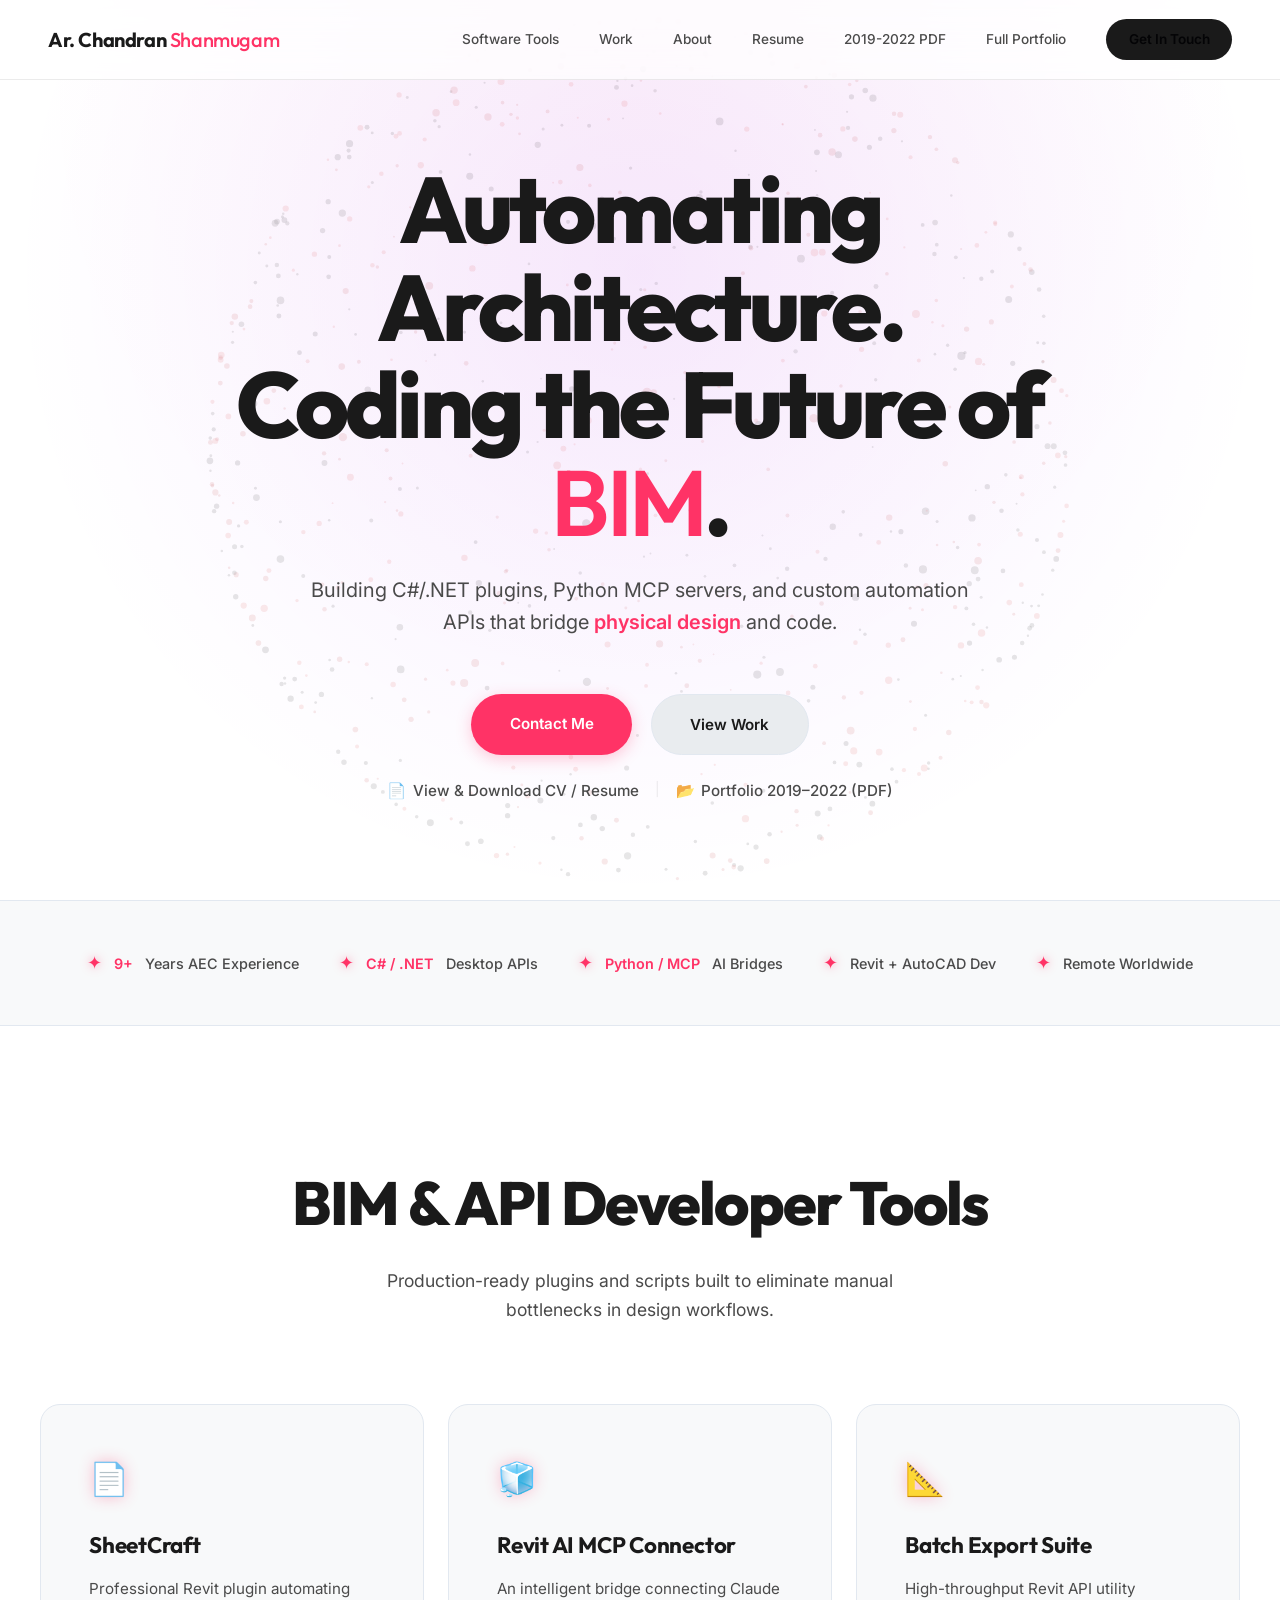
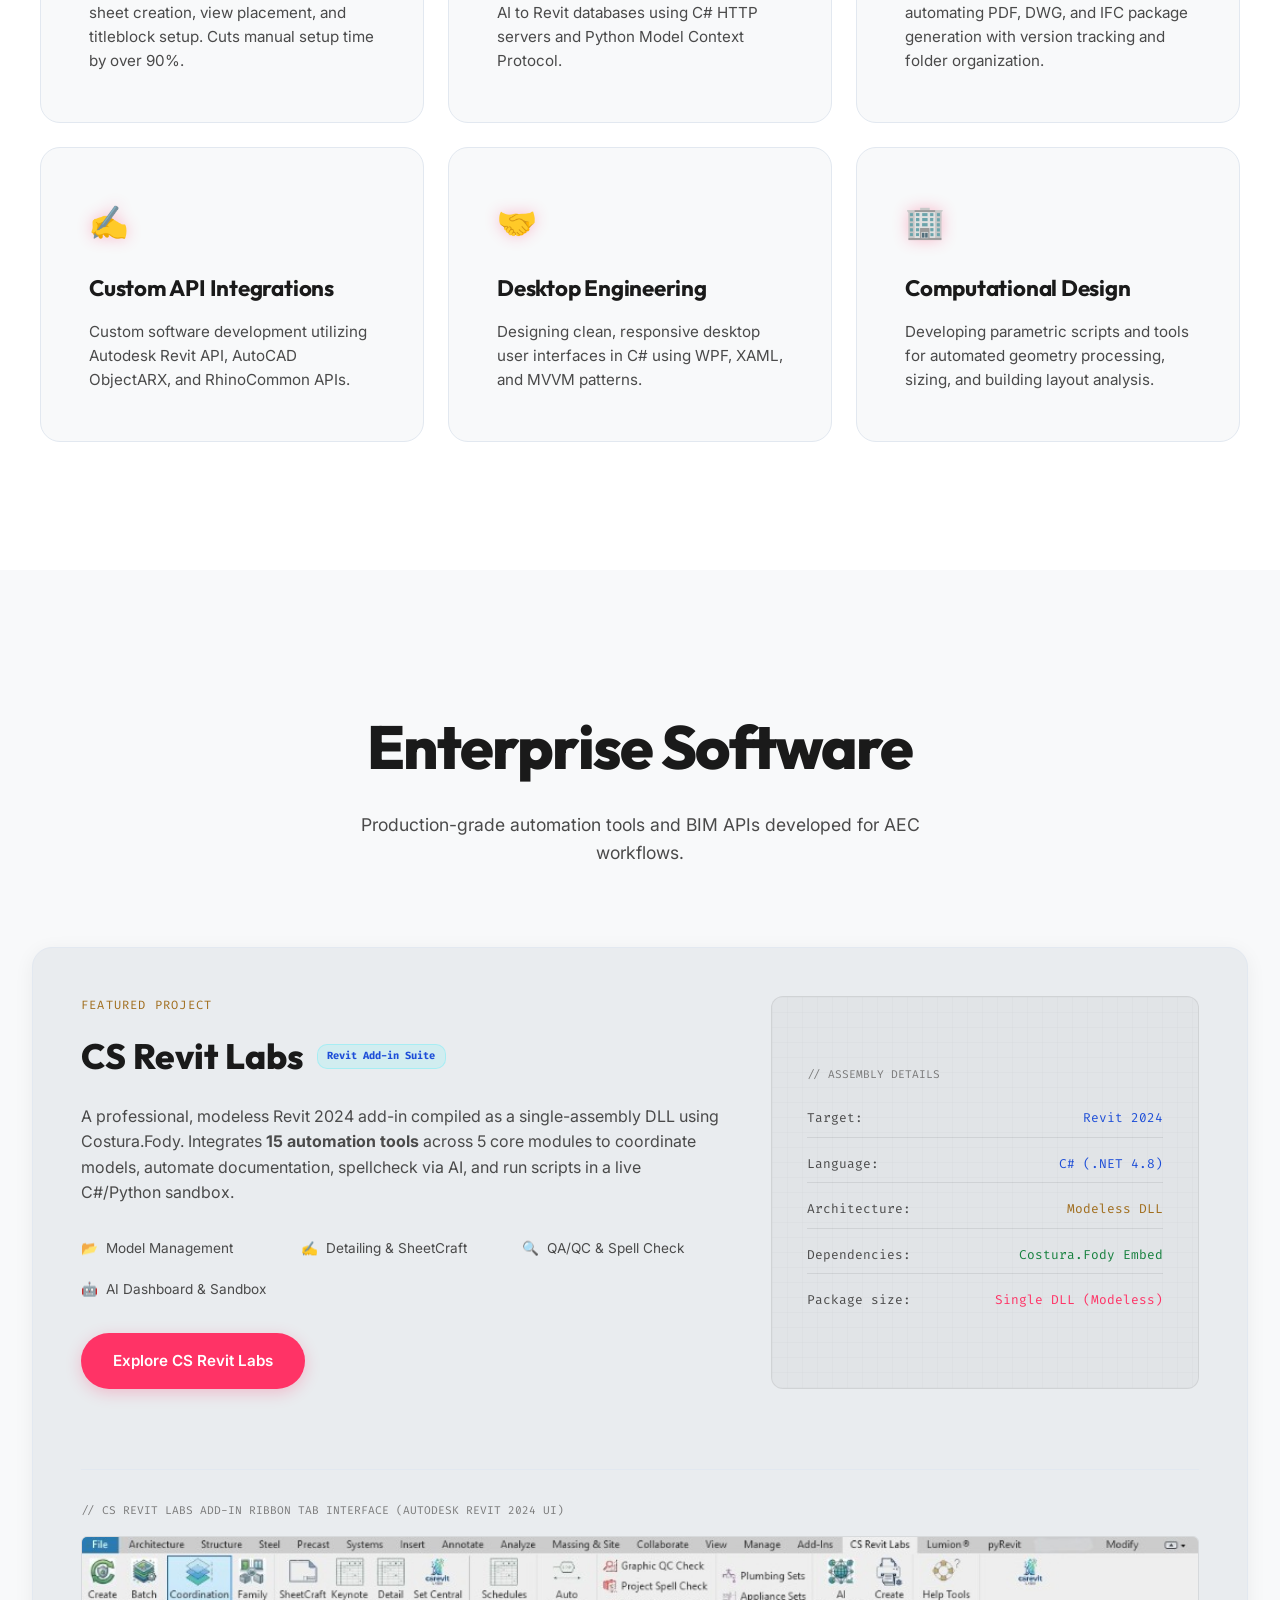
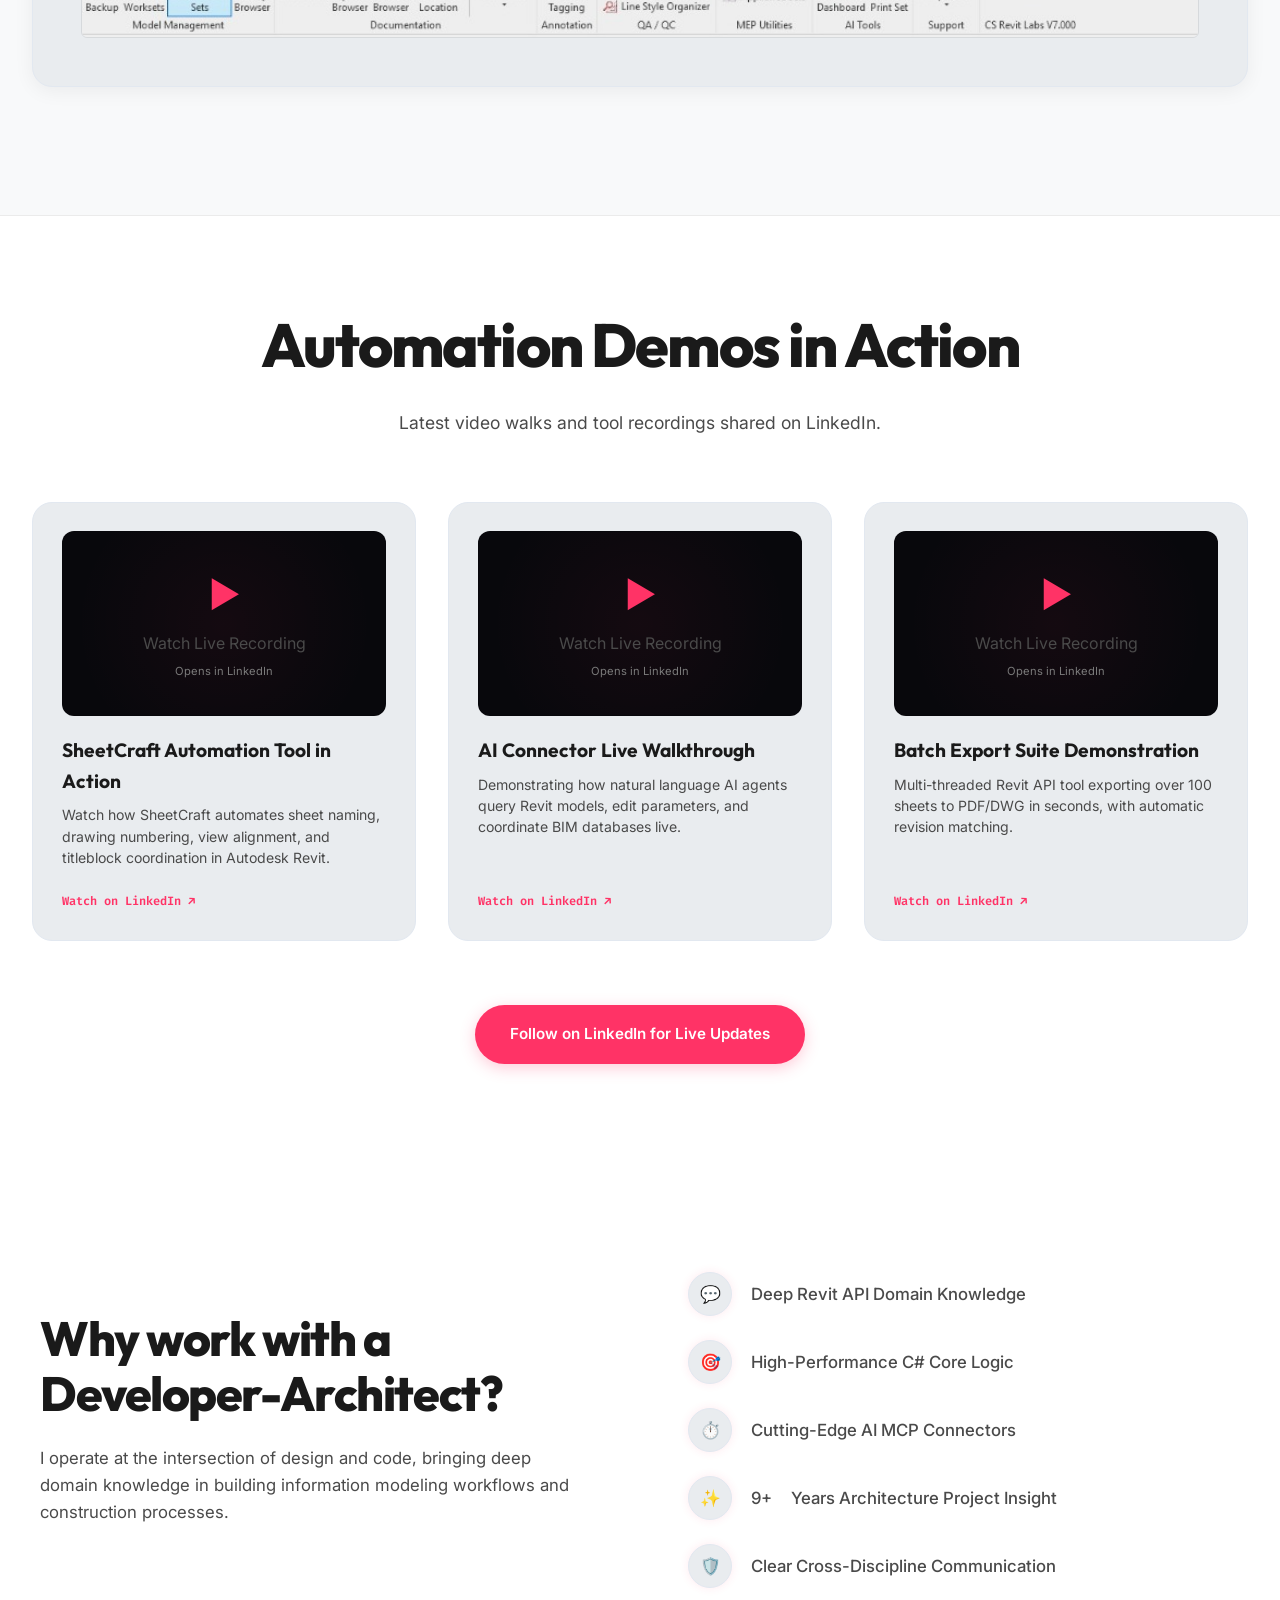
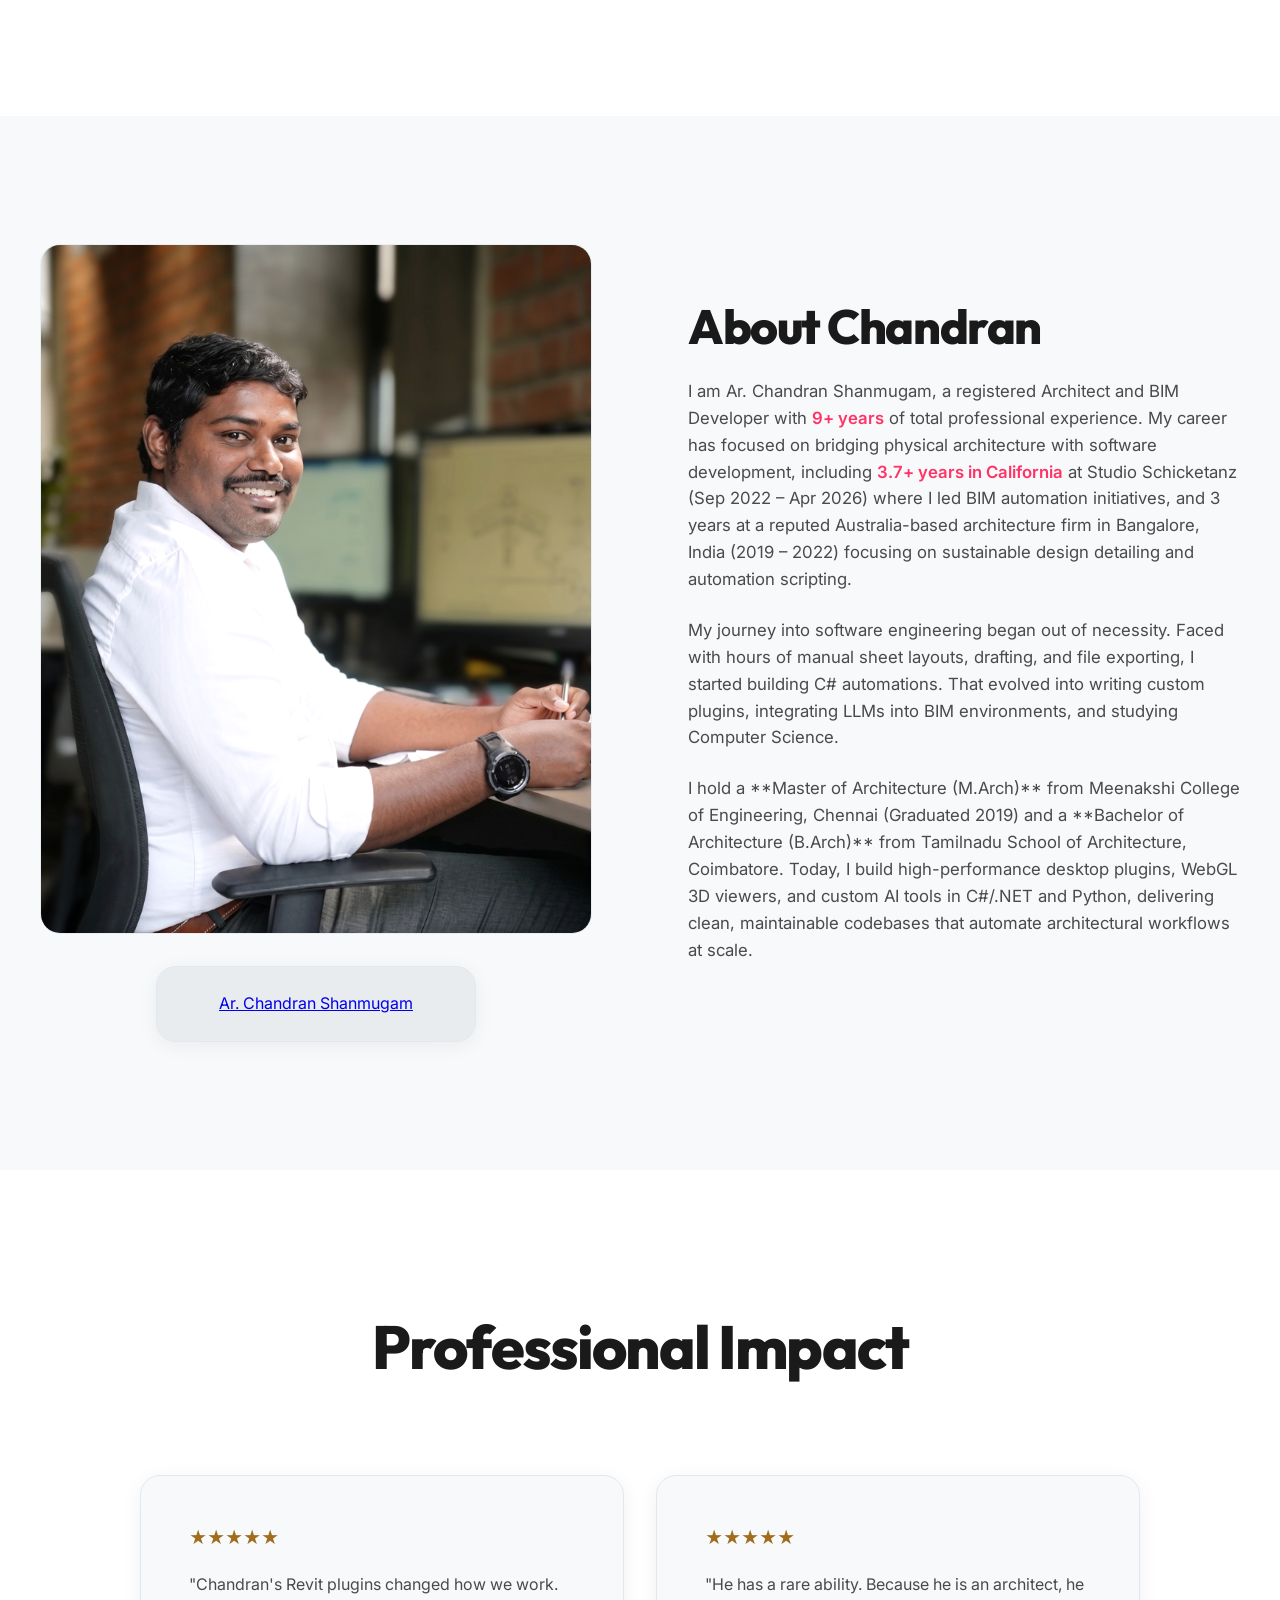
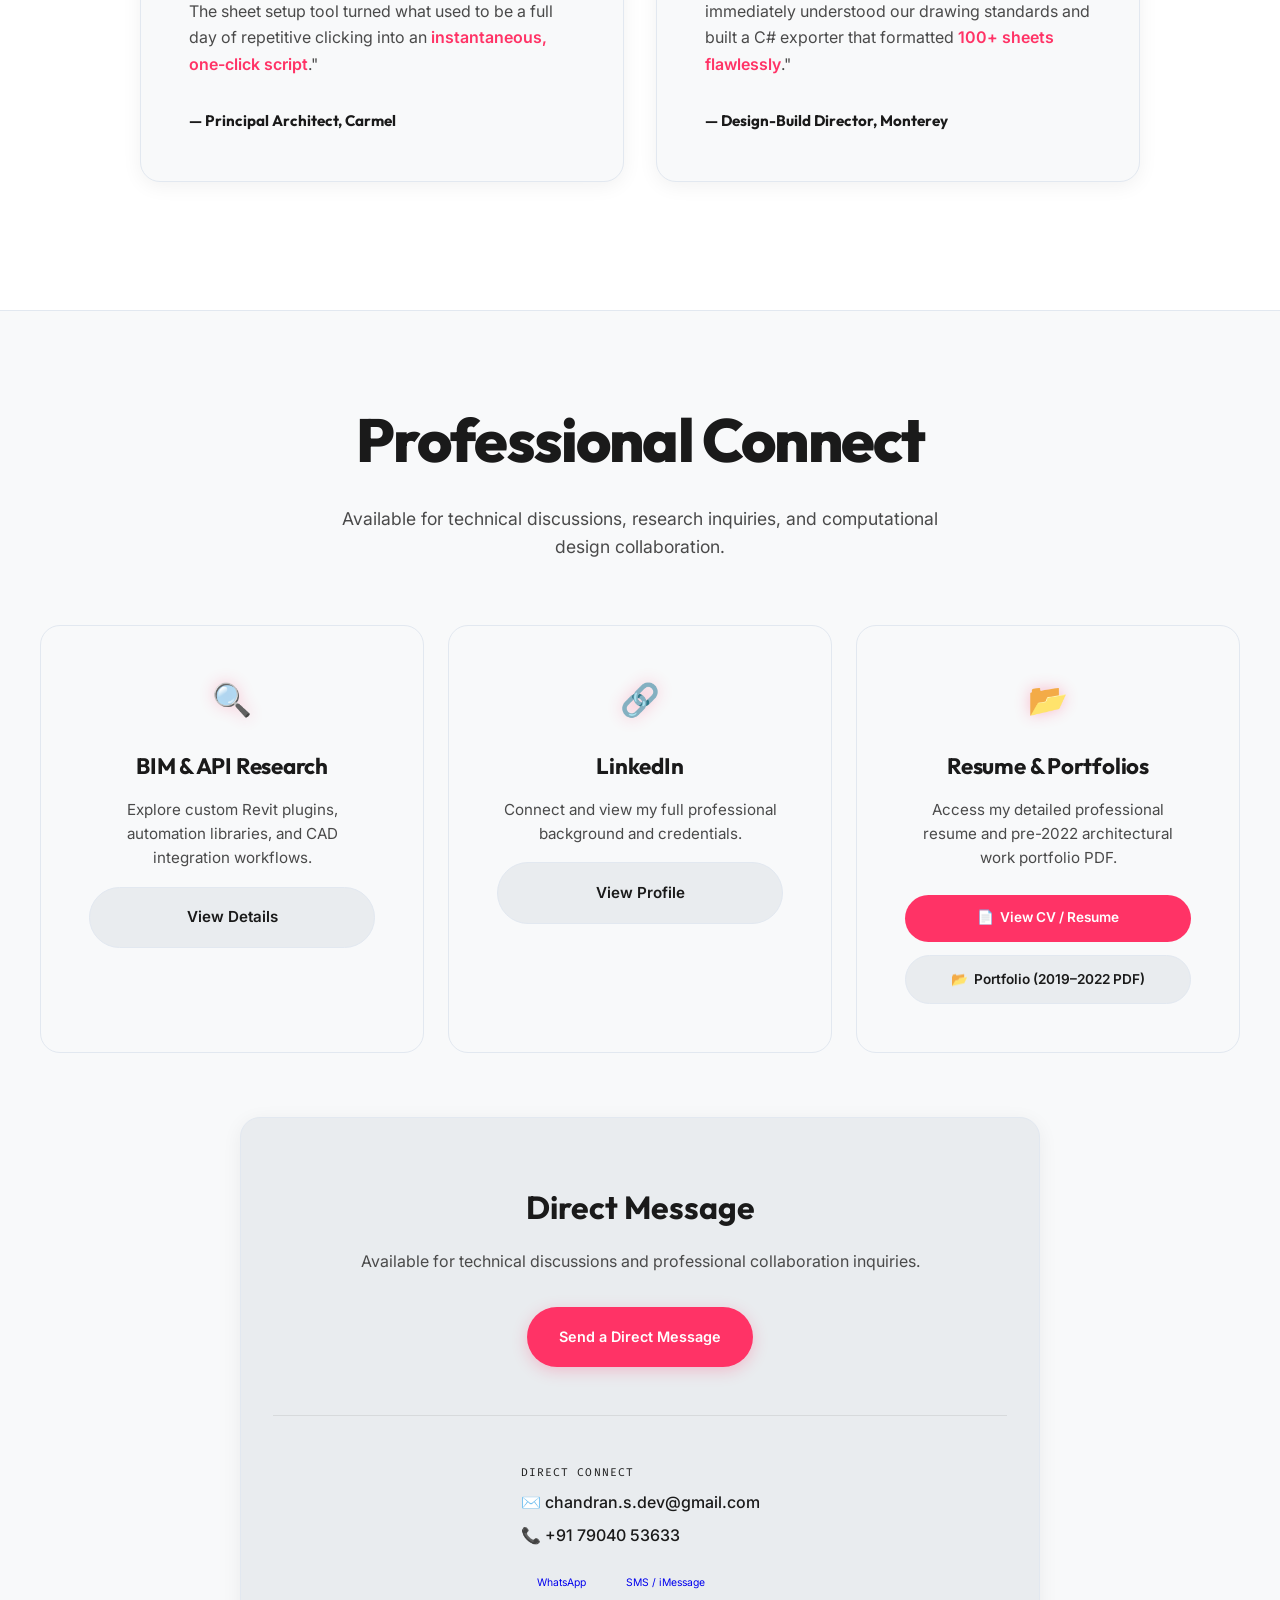
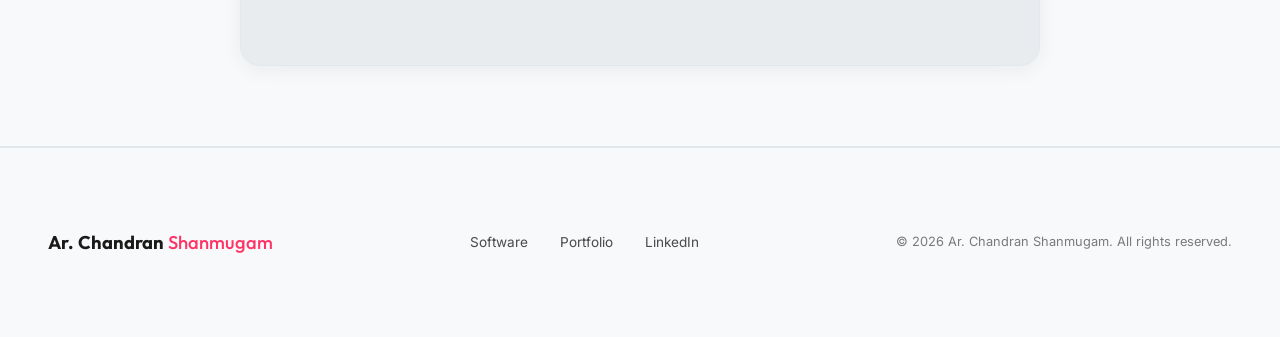
==== index.html @ 7291a53f "feat: integrate 2019-2022 portfolio PDF into navigation and homepage document sections" ====
<!DOCTYPE html>
<html lang="en">
<head>
  <meta charset="UTF-8" />
  <meta name="viewport" content="width=device-width, initial-scale=1.0" />
  <title>Ar. Chandran Shanmugam | Architect & BIM Developer</title>
  <meta name="description" content="Personal portfolio of Ar. Chandran Shanmugam. Specializing in C#/.NET desktop automation, Revit APIs, Python MCP, and custom AI tools for AEC." />
  
  <!-- Inter Font (Apple Style Alternative) -->
  <link rel="preconnect" href="https://fonts.googleapis.com">
  <link rel="preconnect" href="https://fonts.gstatic.com" crossorigin>
  <link href="https://fonts.googleapis.com/css2?family=Inter:wght@300;400;500;600;700&display=swap" rel="stylesheet">
  
  <link rel="stylesheet" href="css/global.css" />
  <link rel="stylesheet" href="css/home.css" />
  <script>
    (function() {
      const hour = new Date().getHours();
      if (hour >= 6 && hour < 12) {
        document.documentElement.classList.add('theme-morning');
      } else if (hour >= 12 && hour < 18) {
        document.documentElement.classList.add('theme-afternoon');
      }
    })();
  </script>
</head>
<body>

  <!-- NAV -->
  <nav>
    <a href="#" class="nav-logo">Ar. Chandran <span>Shanmugam</span></a>
    <div class="nav-links">
      <a href="#services">Software Tools</a>
      <a href="#work">Work</a>
      <a href="#about">About</a>
      <a href="docs/Ar_Chandran_Shanmugam_Resume.pdf" target="_blank">Resume</a>
      <a href="docs/Portfolio_2019_to_2022.pdf" target="_blank">2019-2022 PDF</a>
      <a href="portfolio.html">Full Portfolio</a>
      <a href="#contact" class="nav-cta">Get In Touch</a>
    </div>
  </nav>

  <!-- 1. HERO SECTION -->
  <section id="hero">
    <canvas id="bg-canvas"></canvas>
    <div class="hero-bg"></div>
    <div class="hero-content reveal">
      <h1 class="hero-title">Automating Architecture.<br>Coding the Future of <span class="hl">BIM</span>.</h1>
      <p class="hero-sub">Building C#/.NET plugins, Python MCP servers, and custom automation APIs that bridge <span class="hl">physical design</span> and code.</p>
      <div class="hero-actions" style="margin-bottom: 1.5rem;">
        <a href="#contact" class="btn-primary">Contact Me</a>
        <a href="portfolio.html" class="btn-secondary">View Work</a>
      </div>
      <div style="margin-top: 1rem; font-size: 0.95rem; display: flex; flex-wrap: wrap; justify-content: center; gap: 1rem;">
        <a href="docs/Ar_Chandran_Shanmugam_Resume.pdf" target="_blank" style="color: var(--text-muted); text-decoration: none; display: inline-flex; align-items: center; gap: 0.4rem; font-weight: 500; transition: color 0.2s;" onmouseover="this.style.color='var(--crimson)'" onmouseout="this.style.color='var(--text-muted)'">
          <span>📄</span> View &amp; Download CV / Resume
        </a>
        <span style="color: var(--border-dim); font-size: 0.85rem;">|</span>
        <a href="docs/Portfolio_2019_to_2022.pdf" target="_blank" style="color: var(--text-muted); text-decoration: none; display: inline-flex; align-items: center; gap: 0.4rem; font-weight: 500; transition: color 0.2s;" onmouseover="this.style.color='var(--crimson)'" onmouseout="this.style.color='var(--text-muted)'">
          <span>📂</span> Portfolio 2019–2022 (PDF)
        </a>
      </div>
    </div>
  </section>

  <!-- 2. CREDIBILITY STRIP -->
  <div class="cred-strip reveal">
    <div class="cred-item"><span class="cred-icon">✦</span> <span class="hl dyn-exp-total">8+</span> Years AEC Experience</div>
    <div class="cred-item"><span class="cred-icon">✦</span> <span class="hl">C# / .NET</span> Desktop APIs</div>
    <div class="cred-item"><span class="cred-icon">✦</span> <span class="hl">Python / MCP</span> AI Bridges</div>
    <div class="cred-item"><span class="cred-icon">✦</span> Revit + AutoCAD Dev</div>
    <div class="cred-item"><span class="cred-icon">✦</span> Remote Worldwide</div>
  </div>

  <!-- 3. FEATURED SERVICES (TRANSFORMED TO SOFTWARE TOOLS) -->
  <section id="services">
    <div class="section-header reveal">
      <h2 class="section-title">BIM & API Developer Tools</h2>
      <p class="section-sub">Production-ready plugins and scripts built to eliminate manual bottlenecks in design workflows.</p>
    </div>
    <div class="bento-grid reveal">
      <div class="bento-card">
        <div class="bento-icon">📄</div>
        <h3 class="bento-title">SheetCraft</h3>
        <p class="bento-desc">Professional Revit plugin automating sheet creation, view placement, and titleblock setup. Cuts manual setup time by over 90%.</p>
      </div>
      <div class="bento-card">
        <div class="bento-icon">🧊</div>
        <h3 class="bento-title">Revit AI MCP Connector</h3>
        <p class="bento-desc">An intelligent bridge connecting Claude AI to Revit databases using C# HTTP servers and Python Model Context Protocol.</p>
      </div>
      <div class="bento-card">
        <div class="bento-icon">📐</div>
        <h3 class="bento-title">Batch Export Suite</h3>
        <p class="bento-desc">High-throughput Revit API utility automating PDF, DWG, and IFC package generation with version tracking and folder organization.</p>
      </div>
      <div class="bento-card">
        <div class="bento-icon">✍️</div>
        <h3 class="bento-title">Custom API Integrations</h3>
        <p class="bento-desc">Custom software development utilizing Autodesk Revit API, AutoCAD ObjectARX, and RhinoCommon APIs.</p>
      </div>
      <div class="bento-card">
        <div class="bento-icon">🤝</div>
        <h3 class="bento-title">Desktop Engineering</h3>
        <p class="bento-desc">Designing clean, responsive desktop user interfaces in C# using WPF, XAML, and MVVM patterns.</p>
      </div>
      <div class="bento-card">
        <div class="bento-icon">🏢</div>
        <h3 class="bento-title">Computational Design</h3>
        <p class="bento-desc">Developing parametric scripts and tools for automated geometry processing, sizing, and building layout analysis.</p>
      </div>
    </div>
  </section>

  <!-- 4. SHOWCASE PROJECTS -->
  <section id="work" style="background: var(--surface);">
    <div class="section-header reveal">
      <h2 class="section-title">Enterprise Software</h2>
      <p class="section-sub">Production-grade automation tools and BIM APIs developed for AEC workflows.</p>
    </div>
    
    <div class="labs-feature-box reveal">
      <div>
        <div style="font-family: var(--font-mono); font-size: 0.75rem; letter-spacing: 0.1em; color: var(--gold); text-transform: uppercase; margin-bottom: 0.8rem;">Featured Project</div>
        <h3 style="font-family: var(--font-display); font-size: 2.2rem; font-weight: 800; color: var(--text); margin-bottom: 1.2rem; display: flex; align-items: center; gap: 0.8rem; flex-wrap: wrap;">
          CS Revit Labs
          <span class="badge" style="font-family: var(--font-mono); font-size: 0.65rem; background: rgba(0, 240, 255, 0.1); color: var(--blue); border: 1px solid rgba(0, 240, 255, 0.2); padding: 0.2rem 0.6rem; border-radius: 10px;">Revit Add-in Suite</span>
        </h3>
        <p style="color: var(--text-muted); font-size: 1rem; line-height: 1.6; margin-bottom: 2rem;">A professional, modeless Revit 2024 add-in compiled as a single-assembly DLL using Costura.Fody. Integrates <strong>15 automation tools</strong> across 5 core modules to coordinate models, automate documentation, spellcheck via AI, and run scripts in a live C#/Python sandbox.</p>
        
        <div style="display: grid; grid-template-columns: repeat(auto-fit, minmax(180px, 1fr)); gap: 1.2rem; margin-bottom: 2rem;">
          <div style="font-size: 0.85rem; color: var(--text-muted); display: flex; align-items: center; gap: 0.5rem;">
            <span style="color: var(--crimson);">📂</span> Model Management
          </div>
          <div style="font-size: 0.85rem; color: var(--text-muted); display: flex; align-items: center; gap: 0.5rem;">
            <span style="color: var(--crimson);">✍️</span> Detailing & SheetCraft
          </div>
          <div style="font-size: 0.85rem; color: var(--text-muted); display: flex; align-items: center; gap: 0.5rem;">
            <span style="color: var(--crimson);">🔍</span> QA/QC & Spell Check
          </div>
          <div style="font-size: 0.85rem; color: var(--text-muted); display: flex; align-items: center; gap: 0.5rem;">
            <span style="color: var(--crimson);">🤖</span> AI Dashboard & Sandbox
          </div>
        </div>
        
        <div style="display: flex; gap: 1rem; flex-wrap: wrap;">
          <a href="portfolio.html#g-bim" class="btn-primary" style="padding: 1rem 2rem; display: inline-flex; align-items: center; text-decoration: none;">Explore CS Revit Labs</a>
        </div>
      </div>
      
      <div class="labs-feature-visual">
        <div style="font-family: var(--font-mono); font-size: 0.7rem; color: var(--text-dim); margin-bottom: 1.5rem;">// ASSEMBLY DETAILS</div>
        
        <div style="display: flex; flex-direction: column; gap: 1rem; font-family: var(--font-mono); font-size: 0.8rem;">
          <div style="display: flex; justify-content: space-between; border-bottom: 1px solid var(--border-dim); padding-bottom: 0.5rem;">
            <span style="color: var(--text-muted);">Target:</span>
            <span style="color: var(--blue);">Revit 2024</span>
          </div>
          <div style="display: flex; justify-content: space-between; border-bottom: 1px solid var(--border-dim); padding-bottom: 0.5rem;">
            <span style="color: var(--text-muted);">Language:</span>
            <span style="color: var(--blue);">C# (.NET 4.8)</span>
          </div>
          <div style="display: flex; justify-content: space-between; border-bottom: 1px solid var(--border-dim); padding-bottom: 0.5rem;">
            <span style="color: var(--text-muted);">Architecture:</span>
            <span style="color: var(--gold);">Modeless DLL</span>
          </div>
          <div style="display: flex; justify-content: space-between; border-bottom: 1px solid var(--border-dim); padding-bottom: 0.5rem;">
            <span style="color: var(--text-muted);">Dependencies:</span>
            <span style="color: var(--green);">Costura.Fody Embed</span>
          </div>
          <div style="display: flex; justify-content: space-between; padding-bottom: 0.5rem;">
            <span style="color: var(--text-muted);">Package size:</span>
            <span style="color: var(--crimson);">Single DLL (Modeless)</span>
          </div>
        </div>
      </div>
      
      <!-- Ribbon Preview -->
      <div style="grid-column: 1 / -1; border-top: 1px solid var(--border); padding-top: 2rem; margin-top: 2rem; width: 100%;">
        <div style="font-family: var(--font-mono); font-size: 0.7rem; color: var(--text-dim); margin-bottom: 1rem; text-transform: uppercase;">// CS Revit Labs Add-in Ribbon Tab Interface (Autodesk Revit 2024 UI)</div>
        <img src="images/bim/revit_ribbon.jpg" alt="CS Revit Labs Ribbon Interface" style="width: 100%; height: auto; border-radius: var(--radius-sm); border: 1px solid var(--border-dim); display: block; object-fit: contain;">
      </div>
    </div>
  </section>

  <!-- 4.5. LATEST DEMOS & VIDEOS (LINKEDIN FEED) -->
  <section id="demos" class="reveal" style="border-top: 1px solid var(--border-dim); padding-top: 5rem; padding-bottom: 5rem;">
    <div class="section-header reveal" style="text-align: center; margin-bottom: 4rem;">
      <h2 class="section-title">Automation Demos in Action</h2>
      <p class="section-sub">Latest video walks and tool recordings shared on LinkedIn.</p>
    </div>
    
    <div class="demo-feed-grid reveal" id="linkedin-feed-container">
      <div class="demo-card-placeholder">
        <p>Connecting to LinkedIn video feed...</p>
      </div>
    </div>
    
    <div style="text-align: center; margin-top: 4rem; display: flex; justify-content: center; gap: 1rem; flex-wrap: wrap;">
      <a href="https://www.linkedin.com/in/ar-chandran-shanmugam-421b7b149/recent-activity/all/" target="_blank" class="btn-primary" style="padding: 1.1rem 2.2rem; display: inline-flex; align-items: center; gap: 0.5rem; text-decoration: none;">
        Follow on LinkedIn for Live Updates
      </a>
    </div>
  </section>

  <!-- 5. WHY CLIENTS CHOOSE ME / DUAL EXPERTISE -->
  <section>
    <div class="split-layout reveal">
      <div class="split-text">
        <h2 class="section-title">Why work with a<br>Developer-Architect?</h2>
        <p>I operate at the intersection of design and code, bringing deep domain knowledge in building information modeling workflows and construction processes.</p>
      </div>
      <div class="features-list">
        <div class="feature-item"><div class="feature-icon">💬</div> Deep Revit API Domain Knowledge</div>
        <div class="feature-item"><div class="feature-icon">🎯</div> High-Performance C# Core Logic</div>
        <div class="feature-item"><div class="feature-icon">⏱️</div> Cutting-Edge AI MCP Connectors</div>
        <div class="feature-item"><div class="feature-icon">✨</div> <span class="dyn-exp-total">8+</span> Years Architecture Project Insight</div>
        <div class="feature-item"><div class="feature-icon">🛡️</div> Clear Cross-Discipline Communication</div>
      </div>
    </div>
  </section>

  <!-- 6. ABOUT FOUNDER -->
  <section id="about" style="background: var(--surface);">
    <div class="split-layout reveal">
      <div style="display: flex; flex-direction: column; align-items: center; gap: 2rem;">
        <img src="images/profile/profile_photo.png" alt="Ar. Chandran Shanmugam" class="about-img" loading="lazy" decoding="async" onerror="this.src='https://via.placeholder.com/400x500?text=Chandran+Shanmugam'">
        
        <!-- Live LinkedIn Badge Card Container -->
        <div class="linkedin-badge-wrapper" style="width: 100%; max-width: 320px; display: flex; justify-content: center; background: var(--surface-2); border: 1px solid var(--border); border-radius: var(--radius-lg); padding: 1.5rem 1rem; box-shadow: var(--shadow-sm);">
          <div class="LI-profile-badge" data-version="v1" data-size="medium" data-locale="en_US" data-type="vertical" data-theme="dark" data-vanity="ar-chandran-shanmugam-421b7b149">
            <a class="LI-simple-link" href="https://in.linkedin.com/in/ar-chandran-shanmugam-421b7b149?trk=profile-badge">Ar. Chandran Shanmugam</a>
          </div>
        </div>
      </div>
      <div class="split-text">
        <h2 class="section-title">About Chandran</h2>
        <p>I am Ar. Chandran Shanmugam, a registered Architect and BIM Developer with <span class="hl dyn-exp-total">8+ years</span> of total professional experience. My career has focused on bridging physical architecture with software development, including <span class="hl dyn-exp-ca">3.5+ years in California</span> at Studio Schicketanz (Sep 2022 – Apr 2026) where I led BIM automation initiatives, and 3 years at a reputed Australia-based architecture firm in Bangalore, India (2019 – 2022) focusing on sustainable design detailing and automation scripting.</p>
        <p>My journey into software engineering began out of necessity. Faced with hours of manual sheet layouts, drafting, and file exporting, I started building C# automations. That evolved into writing custom plugins, integrating LLMs into BIM environments, and studying Computer Science.</p>
        <p>I hold a **Master of Architecture (M.Arch)** from Meenakshi College of Engineering, Chennai (Graduated 2019) and a **Bachelor of Architecture (B.Arch)** from Tamilnadu School of Architecture, Coimbatore. Today, I build high-performance desktop plugins, WebGL 3D viewers, and custom AI tools in C#/.NET and Python, delivering clean, maintainable codebases that automate architectural workflows at scale.</p>
      </div>
    </div>
  </section>


  <!-- 7. TESTIMONIALS -->
  <section>
    <div class="section-header reveal">
      <h2 class="section-title">Professional Impact</h2>
    </div>
    <div class="test-grid reveal">
      <div class="test-card">
        <div class="stars">★★★★★</div>
        <p class="test-text">"Chandran's Revit plugins changed how we work. The sheet setup tool turned what used to be a full day of repetitive clicking into an <span class="hl">instantaneous, one-click script</span>."</p>
        <div class="test-author">— Principal Architect, Carmel</div>
      </div>
      <div class="test-card">
        <div class="stars">★★★★★</div>
        <p class="test-text">"He has a rare ability. Because he is an architect, he immediately understood our drawing standards and built a C# exporter that formatted <span class="hl">100+ sheets flawlessly</span>."</p>
        <div class="test-author">— Design-Build Director, Monterey</div>
      </div>
    </div>
  </section>

  <!-- 8. CONTACT & CONSULTATION (FOCUS MODE LEAD GEN) -->
  <section id="contact" class="cta-section reveal" style="background: var(--surface); padding-top: 5rem; padding-bottom: 5rem;">
    <div class="section-header" style="text-align: center; margin-bottom: 4rem;">
      <h2 class="section-title">Professional Connect</h2>
      <p class="section-sub">Available for technical discussions, research inquiries, and computational design collaboration.</p>
    </div>

    <!-- Service Hooks -->
    <div class="bento-grid" style="margin-bottom: 4rem; grid-template-columns: repeat(auto-fit, minmax(280px, 1fr));">
      <div class="bento-card" style="text-align: center;">
        <div class="bento-icon">🔍</div>
        <h3 class="bento-title">BIM & API Research</h3>
        <p class="bento-desc">Explore custom Revit plugins, automation libraries, and CAD integration workflows.</p>
        <a href="portfolio.html#g-bim" class="btn-secondary" style="width: 100%; margin-top: 1rem; text-align: center; justify-content: center;">View Details</a>
      </div>
      <div class="bento-card" style="text-align: center;">
        <div class="bento-icon">🔗</div>
        <h3 class="bento-title">LinkedIn</h3>
        <p class="bento-desc">Connect and view my full professional background and credentials.</p>
        <a href="https://www.linkedin.com/in/ar-chandran-shanmugam-421b7b149" target="_blank" class="btn-secondary" style="width: 100%; margin-top: 1rem; text-align: center; justify-content: center;">View Profile</a>
      </div>
      <div class="bento-card" style="text-align: center; display: flex; flex-direction: column; justify-content: space-between;">
        <div>
          <div class="bento-icon">📂</div>
          <h3 class="bento-title">Resume &amp; Portfolios</h3>
          <p class="bento-desc" style="margin-bottom: 1.5rem;">Access my detailed professional resume and pre-2022 architectural work portfolio PDF.</p>
        </div>
        <div style="display: flex; flex-direction: column; gap: 0.8rem; width: 100%;">
          <a href="docs/Ar_Chandran_Shanmugam_Resume.pdf" target="_blank" class="btn-primary" style="padding: 0.8rem 1.2rem; font-size: 0.85rem; text-decoration: none; width: 100%; display: inline-flex; align-items: center; justify-content: center; gap: 0.4rem; box-shadow: none; box-sizing: border-box;">
            <span>📄</span> View CV / Resume
          </a>
          <a href="docs/Portfolio_2019_to_2022.pdf" target="_blank" class="btn-secondary" style="padding: 0.8rem 1.2rem; font-size: 0.85rem; text-decoration: none; width: 100%; display: inline-flex; align-items: center; justify-content: center; gap: 0.4rem; box-sizing: border-box;">
            <span>📂</span> Portfolio (2019–2022 PDF)
          </a>
        </div>
      </div>
    </div>

    <!-- Scheduling & Deep Links -->
    <div style="background: var(--surface-2); border: 1px solid var(--border); border-radius: 20px; padding: 4rem 2rem; max-width: 800px; margin: 0 auto; text-align: center; box-shadow: var(--shadow-sm);">
      <h3 style="font-family: var(--font-display); font-size: 2rem; margin-bottom: 1rem;">Direct Message</h3>
      <p style="color: var(--text-muted); margin-bottom: 2rem;">Available for technical discussions and professional collaboration inquiries.</p>
      
      <a href="mailto:chandran.s.dev@gmail.com" class="btn-primary" style="font-size: 0.9rem; padding: 1.2rem 2rem; margin-bottom: 3rem; line-height: 1.5; max-width: 100%; box-sizing: border-box;">Send a Direct Message</a>

      <div style="display: flex; flex-wrap: wrap; justify-content: center; gap: 1.5rem; border-top: 1px solid var(--border-dim); padding-top: 3rem;">
        <div style="text-align: left;">
          <div style="font-family: var(--font-mono); font-size: 0.7rem; letter-spacing: 0.1em; color: var(--red); text-transform: uppercase; margin-bottom: 0.5rem;">Direct Connect</div>
          <a href="mailto:chandran.s.dev@gmail.com" style="display: block; color: var(--text); font-weight: 500; text-decoration: none; margin-bottom: 0.5rem; transition: color 0.2s;">✉️ chandran.s.dev@gmail.com</a>
          <span style="display: block; color: var(--text); font-weight: 500; margin-bottom: 1rem;">📞 +91 79040 53633</span>
          
          <div style="display: flex; gap: 0.5rem;">
            <a href="https://wa.me/917904053633?text=Hi%20Chandran,%20I'd%20like%20to%20discuss%20a%20BIM%20automation%20project" target="_blank" class="btn-ghost" style="padding: 0.6rem 1rem; font-size: 0.65rem; border-radius: 20px; text-decoration: none;">WhatsApp</a>
            <a href="sms:+917904053633" class="btn-ghost" style="padding: 0.6rem 1rem; font-size: 0.65rem; border-radius: 20px; text-decoration: none;">SMS / iMessage</a>
          </div>
        </div>
      </div>
    </div>
  </section>

  <!-- 9. FOOTER -->
  <footer>
    <div class="footer-brand">Ar. Chandran <span>Shanmugam</span></div>
    <div class="footer-links">
      <a href="#services">Software</a>
      <a href="portfolio.html">Portfolio</a>
      <a href="https://www.linkedin.com/in/ar-chandran-shanmugam-421b7b149">LinkedIn</a>
    </div>
    <div class="footer-copy">© 2026 Ar. Chandran Shanmugam. All rights reserved.</div>
  </footer>

  <script src="js/main.js" defer></script>
  <script src="js/particles.js" defer></script>
  <script src="js/linkedin-feed.js" defer></script>
  <script src="js/analytics.js" defer></script>
  <script type="text/javascript" src="https://platform.linkedin.com/badges/js/profile.js" async defer></script>
</body>
</html>
---- css/global.css ----
@import url('https://fonts.googleapis.com/css2?family=Fira+Code:wght@400;500;600&family=Outfit:wght@300;400;500;600;700;800&family=Inter:wght@300;400;500;600;700&display=swap');

*, *::before, *::after { box-sizing: border-box; margin: 0; padding: 0; }

:root {
  --bg: #040406;
  --surface: #0A0A0F;
  --surface-2: #12121B;
  --text: #FFFFFF;
  --text-muted: #9BA1B0;
  --text-dim: #5E6370;
  --border: #1B1B25;
  --border-dim: rgba(255, 255, 255, 0.05);

  /* Neon tech accents */
  --crimson: #FF3366;
  --violet: #8F00FF;
  --gold: #FFB800;
  --green: #00FF88;
  --blue: #00F0FF;

  --nav-bg: rgba(4, 4, 6, 0.75);
  --nav-bg-scrolled: rgba(4, 4, 6, 0.92);
  --visual-bg: rgba(4, 4, 6, 0.4);

  --font-display: 'Outfit', -apple-system, BlinkMacSystemFont, 'Segoe UI', Roboto, sans-serif;
  --font-ui: 'Inter', -apple-system, BlinkMacSystemFont, 'Segoe UI', Roboto, sans-serif;
  --font-mono: 'Fira Code', monospace;
  
  --radius-lg: 20px;
  --radius-md: 12px;
  --radius-sm: 6px;
  
  --shadow-sm: 0 4px 20px rgba(0,0,0,0.6);
  --shadow-lg: 0 20px 80px rgba(0,0,0,0.8);
  --glow-crimson: 0 0 15px rgba(255, 51, 102, 0.35);
  --glow-violet: 0 0 15px rgba(143, 0, 255, 0.35);
}

/* Theme Overrides */
:root.theme-morning {
  --bg: #FFFFFF;
  --surface: #F8F9FA;
  --surface-2: #E9ECEF;
  --text: #1A1A1A;
  --text-muted: #4A4A4A;
  --text-dim: #7A7A7A;
  --border: #E2E8F0;
  --border-dim: rgba(0, 0, 0, 0.08);
  --nav-bg: rgba(255, 255, 255, 0.75);
  --nav-bg-scrolled: rgba(255, 255, 255, 0.92);
  --visual-bg: rgba(0, 0, 0, 0.03);
  --gold: #A06D1C;
  --green: #15803D;
  --blue: #1D4ED8;
  --shadow-sm: 0 4px 20px rgba(0,0,0,0.06);
  --shadow-lg: 0 20px 80px rgba(0,0,0,0.1);
}

:root.theme-afternoon {
  --bg: #F0F2F5;
  --surface: #E4E6EB;
  --surface-2: #D8DADF;
  --text: #1A1A1A;
  --text-muted: #4A4A4A;
  --text-dim: #7A7A7A;
  --border: #CCD0D5;
  --border-dim: rgba(0, 0, 0, 0.08);
  --nav-bg: rgba(240, 242, 245, 0.75);
  --nav-bg-scrolled: rgba(240, 242, 245, 0.92);
  --visual-bg: rgba(0, 0, 0, 0.03);
  --gold: #A06D1C;
  --green: #15803D;
  --blue: #1D4ED8;
  --shadow-sm: 0 4px 20px rgba(0,0,0,0.06);
  --shadow-lg: 0 20px 80px rgba(0,0,0,0.1);
}

html { 
  scroll-behavior: smooth; 
  background: var(--bg);
}

body {
  background: var(--bg);
  color: var(--text);
  font-family: var(--font-ui);
  font-size: 16px;
  line-height: 1.6;
  overflow-x: hidden;
  -webkit-font-smoothing: antialiased;
  -moz-osx-font-smoothing: grayscale;
}

/* CUSTOM SCROLLBAR */
::-webkit-scrollbar {
  width: 8px;
}
::-webkit-scrollbar-track {
  background: var(--bg);
}
::-webkit-scrollbar-thumb {
  background: var(--surface-2);
  border-radius: 4px;
}
::-webkit-scrollbar-thumb:hover {
  background: var(--crimson);
}

nav {
  position: fixed; top: 0; left: 0; right: 0;
  z-index: 100;
  padding: 1.2rem 3rem;
  display: flex; align-items: center; justify-content: space-between;
  background: var(--nav-bg);
  backdrop-filter: blur(25px);
  -webkit-backdrop-filter: blur(25px);
  border-bottom: 1px solid var(--border-dim);
  transition: padding 0.3s, background 0.3s;
}
nav.scrolled {
  background: var(--nav-bg-scrolled);
  padding: 0.9rem 3rem;
  box-shadow: var(--shadow-sm);
}

.nav-logo {
  font-family: var(--font-display);
  font-size: 1.25rem;
  font-weight: 700;
  letter-spacing: -0.02em;
  color: var(--text);
  text-decoration: none;
}
.nav-logo span { color: var(--crimson); font-weight: 500; }
.nav-links { display: flex; gap: 2.5rem; align-items: center; }
.nav-links a {
  font-family: var(--font-ui);
  font-size: 0.85rem;
  font-weight: 500;
  color: var(--text-muted);
  text-decoration: none;
  transition: color 0.3s;
}
.nav-links a:hover, .nav-links a.active { color: var(--text); }
.nav-cta {
  font-size: 0.85rem !important;
  font-weight: 600 !important;
  color: #040406 !important;
  background: var(--text);
  border-radius: 40px;
  padding: 0.6rem 1.4rem;
  transition: transform 0.2s, box-shadow 0.2s, background 0.2s !important;
}
.nav-cta:hover { 
  transform: translateY(-2px); 
  box-shadow: 0 0 15px rgba(255, 255, 255, 0.4); 
  background: #ffffff;
}
.nav-back {
  font-size: 0.85rem;
  font-weight: 500;
  color: var(--text);
  text-decoration: none;
  border: 1px solid var(--border);
  border-radius: 40px;
  padding: 0.6rem 1.4rem;
  transition: background 0.2s, border-color 0.2s;
}
.nav-back:hover { 
  background: var(--surface-2); 
  border-color: var(--text-muted);
}

/* FOOTER */
footer {
  background: var(--surface);
  padding: 5rem 3rem;
  border-top: 1px solid var(--border-dim);
  display: flex; align-items: center; justify-content: space-between;
}
.footer-brand {
  font-family: var(--font-display);
  font-size: 1.15rem;
  font-weight: 700;
  color: var(--text);
}
.footer-brand span { color: var(--crimson); font-weight: 500; }
.footer-copy {
  font-size: 0.8rem;
  color: var(--text-dim);
}
.footer-links { display: flex; gap: 2rem; }
.footer-links a {
  font-size: 0.85rem;
  color: var(--text-muted);
  text-decoration: none;
  transition: color 0.2s;
}
.footer-links a:hover { color: var(--crimson); }

/* SCROLL REVEAL */
.reveal {
  opacity: 0;
  transform: translateY(30px);
  transition: opacity 0.8s cubic-bezier(0.16, 1, 0.3, 1), transform 0.8s cubic-bezier(0.16, 1, 0.3, 1);
}
.reveal.visible { opacity: 1; transform: translateY(0); }

/* VIBRANT HIGHLIGHT */
.hl {
  color: var(--crimson);
  font-weight: 600;
}

/* RESPONSIVE */
@media (max-width: 900px) {
  nav { padding: 1rem 1.5rem; }
  .nav-links { gap: 1.5rem; }
  footer { flex-direction: column; gap: 2rem; text-align: center; }
}
@media (max-width: 600px) {
  .nav-links { display: none; }
}

html, body {
  overflow-x: hidden;
  max-width: 100vw;
}

img {
  image-rendering: -webkit-optimize-contrast;
  image-rendering: crisp-edges;
  object-fit: cover;
}

@media (max-width: 768px) {
  section {
    padding-left: 20px !important;
    padding-right: 20px !important;
  }
}
---- css/home.css ----
/* HERO SECTION */
#hero {
  min-height: 100vh;
  display: flex;
  flex-direction: column;
  justify-content: center;
  align-items: center;
  text-align: center;
  padding: 8rem 2rem 4rem;
  position: relative;
  overflow: hidden;
  background: radial-gradient(circle at 50% 30%, rgba(143, 0, 255, 0.08) 0%, transparent 70%);
}
.hero-content {
  position: relative;
  z-index: 2;
  max-width: 950px;
}
.hero-title {
  font-family: var(--font-display);
  font-size: clamp(3.2rem, 8vw, 5.8rem);
  font-weight: 800;
  letter-spacing: -0.04em;
  line-height: 1.05;
  color: var(--text);
  margin-bottom: 1.5rem;
}
.hero-sub {
  font-size: clamp(1rem, 2vw, 1.25rem);
  color: var(--text-muted);
  max-width: 700px;
  margin: 0 auto 3.5rem;
  line-height: 1.6;
  font-weight: 400;
}
.hero-actions {
  display: flex;
  gap: 1.2rem;
  justify-content: center;
}
.btn-primary {
  display: inline-block;
  text-align: center;
  background: var(--crimson);
  color: #ffffff;
  text-decoration: none;
  padding: 1.1rem 2.4rem;
  border-radius: 40px;
  font-weight: 600;
  font-size: 0.95rem;
  transition: transform 0.2s, box-shadow 0.2s, background 0.2s;
  box-shadow: 0 4px 15px rgba(255, 51, 102, 0.25);
}
.btn-primary:hover {
  transform: translateY(-2px);
  background: #ff4d7a;
  box-shadow: 0 8px 25px rgba(255, 51, 102, 0.45);
}
.btn-secondary {
  display: inline-block;
  text-align: center;
  background: var(--surface-2);
  color: var(--text);
  text-decoration: none;
  padding: 1.1rem 2.4rem;
  border-radius: 40px;
  font-weight: 600;
  font-size: 0.95rem;
  border: 1px solid var(--border);
  transition: background 0.2s, border-color 0.2s, transform 0.2s;
}
.btn-secondary:hover {
  transform: translateY(-2px);
  background: var(--surface);
  border-color: var(--text-muted);
}

.hero-bg {
  position: absolute;
  top: 0; left: 0; right: 0; bottom: 0;
  background-image: radial-gradient(circle at 50% 10%, rgba(255,51,102,0.03) 0%, transparent 60%);
  pointer-events: none;
}

/* CREDIBILITY STRIP */
.cred-strip {
  display: flex;
  justify-content: center;
  align-items: center;
  flex-wrap: wrap;
  gap: 2.5rem;
  padding: 3rem 2rem;
  background: var(--surface);
  border-top: 1px solid var(--border);
  border-bottom: 1px solid var(--border);
}
.cred-item {
  display: flex;
  align-items: center;
  gap: 0.75rem;
  color: var(--text-muted);
  font-size: 0.9rem;
  font-weight: 500;
  font-family: var(--font-ui);
}
.cred-icon {
  font-size: 1.1rem;
  color: var(--crimson);
  text-shadow: 0 0 10px rgba(255, 51, 102, 0.5);
}

/* SECTION BASICS */
section {
  padding: 8rem 2rem;
}
.section-header {
  text-align: center;
  margin-bottom: 5rem;
}
.section-title {
  font-family: var(--font-display);
  font-size: clamp(2.4rem, 5vw, 3.8rem);
  font-weight: 800;
  letter-spacing: -0.03em;
  color: var(--text);
  margin-bottom: 1rem;
}
.section-sub {
  font-size: 1.1rem;
  color: var(--text-muted);
  max-width: 600px;
  margin: 0 auto;
}

/* SERVICES BENTO */
.bento-grid {
  display: grid;
  grid-template-columns: repeat(auto-fit, minmax(320px, 1fr));
  gap: 1.5rem;
  max-width: 1200px;
  margin: 0 auto;
}
.bento-card {
  background: var(--surface);
  border: 1px solid var(--border);
  border-radius: var(--radius-lg);
  padding: 3rem;
  display: flex;
  flex-direction: column;
  transition: transform 0.3s cubic-bezier(0.16, 1, 0.3, 1), border-color 0.3s, box-shadow 0.3s;
}
.bento-card:hover {
  transform: translateY(-5px);
  border-color: var(--violet);
  box-shadow: 0 10px 30px rgba(143, 0, 255, 0.15);
}
.bento-icon {
  font-size: 2rem;
  margin-bottom: 1.5rem;
  color: var(--crimson);
  text-shadow: 0 0 15px rgba(255, 51, 102, 0.3);
}
.bento-title {
  font-family: var(--font-display);
  font-size: 1.4rem;
  font-weight: 700;
  margin-bottom: 0.8rem;
  letter-spacing: -0.01em;
}
.bento-desc {
  color: var(--text-muted);
  font-size: 0.95rem;
  line-height: 1.6;
}

/* SHOWCASE PROJECTS */
.project-gallery {
  display: grid;
  grid-template-columns: repeat(2, 1fr);
  gap: 2rem;
  max-width: 1200px;
  margin: 0 auto;
}
.project-card {
  position: relative;
  border-radius: var(--radius-lg);
  border: 1px solid var(--border);
  overflow: hidden;
  aspect-ratio: 4/3;
  background: var(--surface);
  cursor: pointer;
}
.project-card:first-child {
  grid-column: 1 / -1;
  aspect-ratio: 21/9;
}
.project-img {
  width: 100%;
  height: 100%;
  object-fit: cover;
  opacity: 0.75;
  transition: transform 0.6s cubic-bezier(0.16, 1, 0.3, 1), opacity 0.6s;
}
.project-card:hover .project-img {
  transform: scale(1.03);
  opacity: 0.9;
}
.project-overlay {
  position: absolute;
  bottom: 0; left: 0; right: 0;
  padding: 3rem 2rem 2rem;
  background: linear-gradient(to top, rgba(4,4,6,0.9), rgba(4,4,6,0.3) 60%, transparent);
  color: #fff;
  display: flex;
  flex-direction: column;
  pointer-events: none;
}
.project-overlay .p-cat {
  font-size: 0.75rem;
  font-family: var(--font-mono);
  color: var(--crimson);
  text-transform: uppercase;
  letter-spacing: 0.1em;
  font-weight: 600;
  margin-bottom: 0.4rem;
}
.project-overlay .p-name {
  font-family: var(--font-display);
  font-size: 1.6rem;
  font-weight: 700;
  letter-spacing: -0.01em;
}

/* SPLIT LAYOUT (Why Choose Me & About) */
.split-layout {
  display: grid;
  grid-template-columns: 1fr 1fr;
  gap: 6rem;
  max-width: 1200px;
  margin: 0 auto;
  align-items: center;
}
.split-text h2 {
  font-family: var(--font-display);
  font-size: clamp(2rem, 4vw, 3rem);
  font-weight: 800;
  letter-spacing: -0.03em;
  margin-bottom: 1.5rem;
  line-height: 1.15;
}
.split-text p {
  font-size: 1.05rem;
  color: var(--text-muted);
  margin-bottom: 1.5rem;
  line-height: 1.6;
}
.features-list {
  display: flex;
  flex-direction: column;
  gap: 1.5rem;
}
.feature-item {
  display: flex;
  align-items: center;
  gap: 1.2rem;
  font-size: 1.05rem;
  color: var(--text-muted);
  font-weight: 500;
}
.feature-icon {
  width: 44px; height: 44px;
  background: var(--surface-2);
  border: 1px solid var(--border);
  border-radius: 50%;
  display: flex; align-items: center; justify-content: center;
  color: var(--crimson);
  flex-shrink: 0;
  box-shadow: 0 0 10px rgba(255, 51, 102, 0.1);
}
.about-img {
  width: 100%;
  aspect-ratio: 4/5;
  object-fit: cover;
  border-radius: var(--radius-lg);
  border: 1px solid var(--border);
  filter: grayscale(10%) contrast(105%);
}

/* TESTIMONIALS */
.test-grid {
  display: grid;
  grid-template-columns: repeat(auto-fit, minmax(300px, 1fr));
  gap: 2rem;
  max-width: 1000px;
  margin: 0 auto;
}
.test-card {
  background: var(--surface);
  border: 1px solid var(--border);
  border-radius: var(--radius-lg);
  padding: 3rem;
  box-shadow: var(--shadow-sm);
  transition: border-color 0.3s;
}
.test-card:hover {
  border-color: var(--crimson);
}
.stars {
  color: var(--gold);
  font-size: 1.1rem;
  margin-bottom: 1.2rem;
}
.test-text {
  font-size: 1rem;
  color: var(--text-muted);
  margin-bottom: 2rem;
  line-height: 1.65;
}
.test-author {
  font-family: var(--font-display);
  font-size: 0.95rem;
  font-weight: 700;
  color: var(--text);
}

/* CTA SECTION */
.cta-section {
  text-align: center;
  padding: 10rem 2rem;
  background: var(--surface);
  border-top: 1px solid var(--border);
  border-bottom: 1px solid var(--border);
}
.cta-title {
  font-family: var(--font-display);
  font-size: clamp(2.5rem, 5vw, 4.5rem);
  font-weight: 800;
  letter-spacing: -0.04em;
  margin-bottom: 3rem;
  line-height: 1.1;
}

/* RESPONSIVE */
@media (max-width: 900px) {
  .project-gallery { grid-template-columns: 1fr; gap: 1.5rem; }
  .project-card:first-child { aspect-ratio: 4/3; }
  .split-layout { grid-template-columns: 1fr; gap: 4rem; }
  section { padding: 6rem 2rem; }
}

#bg-canvas {
  position: absolute;
  top: 0;
  left: 0;
  width: 100%;
  height: 100%;
  z-index: 0;
  pointer-events: none;
  opacity: 0.4;
}

/* LINKEDIN DYNAMIC FEED & BADGE STYLES */
.demo-feed-grid {
  display: grid;
  grid-template-columns: repeat(auto-fit, minmax(320px, 1fr));
  gap: 2rem;
  margin-top: 3rem;
}
.demo-card {
  background: var(--surface-2);
  border: 1px solid var(--border);
  border-radius: var(--radius-lg);
  padding: 1.8rem;
  transition: transform 0.3s, border-color 0.3s, box-shadow 0.3s;
  display: flex;
  flex-direction: column;
  height: 100%;
}
.demo-card:hover {
  transform: translateY(-5px);
  border-color: var(--crimson);
  box-shadow: 0 10px 30px rgba(255, 51, 102, 0.1);
}
.demo-video-wrapper {
  position: relative;
  width: 100%;
  padding-bottom: 56.25%; /* 16:9 Aspect Ratio */
  height: 0;
  background: #08080c;
  border-radius: var(--radius-md);
  overflow: hidden;
  margin-bottom: 1.2rem;
  border: 1px solid var(--border-dim);
}
.demo-video-wrapper iframe {
  position: absolute;
  top: 0;
  left: 0;
  width: 100%;
  height: 100%;
  border: none;
  z-index: 5;
}
.demo-card-title {
  font-family: var(--font-display);
  font-size: 1.2rem;
  font-weight: 700;
  color: var(--text);
  margin-bottom: 0.5rem;
}
.demo-card-desc {
  font-size: 0.88rem;
  color: var(--text-muted);
  line-height: 1.5;
  margin-bottom: 1.5rem;
  flex-grow: 1;
}
.demo-card-link {
  font-family: var(--font-mono);
  font-size: 0.75rem;
  color: var(--crimson);
  text-decoration: none;
  font-weight: 600;
  display: inline-flex;
  align-items: center;
  gap: 0.3rem;
  transition: color 0.2s;
  margin-top: auto;
}
.demo-card-link:hover {
  color: #ff4d7a;
}
.demo-card-placeholder {
  grid-column: 1 / -1;
  text-align: center;
  padding: 4rem 2rem;
  background: var(--surface-2);
  border: 1px dashed var(--border);
  border-radius: var(--radius-lg);
  color: var(--text-muted);
  font-family: var(--font-mono);
  font-size: 0.9rem;
}
.video-fallback-btn {
  position: absolute;
  top: 0;
  left: 0;
  width: 100%;
  height: 100%;
  display: flex;
  flex-direction: column;
  align-items: center;
  justify-content: center;
  color: var(--text-muted);
  text-decoration: none;
  background: radial-gradient(circle at center, rgba(255, 51, 102, 0.05) 0%, transparent 80%);
  transition: background 0.3s, color 0.3s;
}
.video-fallback-btn:hover {
  background: radial-gradient(circle at center, rgba(255, 51, 102, 0.15) 0%, transparent 80%);
  color: var(--text);
}
.video-play-icon {
  font-size: 2.2rem;
  color: var(--crimson);
  margin-bottom: 0.5rem;
  transition: transform 0.2s;
}
.video-fallback-btn:hover .video-play-icon {
  transform: scale(1.15);
}

/* Custom Overrides for LinkedIn Badge to look native on Dark Theme */
.linkedin-badge-wrapper {
  transition: transform 0.3s, border-color 0.3s, box-shadow 0.3s;
}
.linkedin-badge-wrapper:hover {
  transform: translateY(-5px);
  border-color: var(--violet);
  box-shadow: 0 10px 30px rgba(143, 0, 255, 0.1);
}

/* CS Revit Labs Feature Card on Home Page */
.labs-feature-box {
  background: var(--surface-2);
  border: 1px solid var(--border);
  border-radius: var(--radius-lg);
  padding: 3rem;
  margin-top: 3rem;
  display: grid;
  grid-template-columns: 1.5fr 1fr;
  gap: 3rem;
  align-items: center;
  position: relative;
  overflow: hidden;
  box-shadow: var(--shadow-sm);
}
.labs-feature-visual {
  background: var(--visual-bg);
  border: 1px solid var(--border-dim);
  border-radius: var(--radius-md);
  padding: 2.2rem;
  position: relative;
  overflow: hidden;
  height: 100%;
  min-height: 250px;
  display: flex;
  flex-direction: column;
  justify-content: center;
}
.labs-feature-visual::before {
  content: '';
  position: absolute;
  inset: 0;
  background-image: linear-gradient(var(--border-dim) 1px,transparent 1px), linear-gradient(90deg, var(--border-dim) 1px,transparent 1px);
  background-size: 15px 15px;
  opacity: 0.2;
  pointer-events: none;
}
@media (max-width: 900px) {
  .labs-feature-box {
    grid-template-columns: 1fr;
    gap: 2rem;
    padding: 2rem 1.5rem;
  }
  .labs-feature-visual {
    min-height: auto;
    padding: 1.5rem;
  }
}
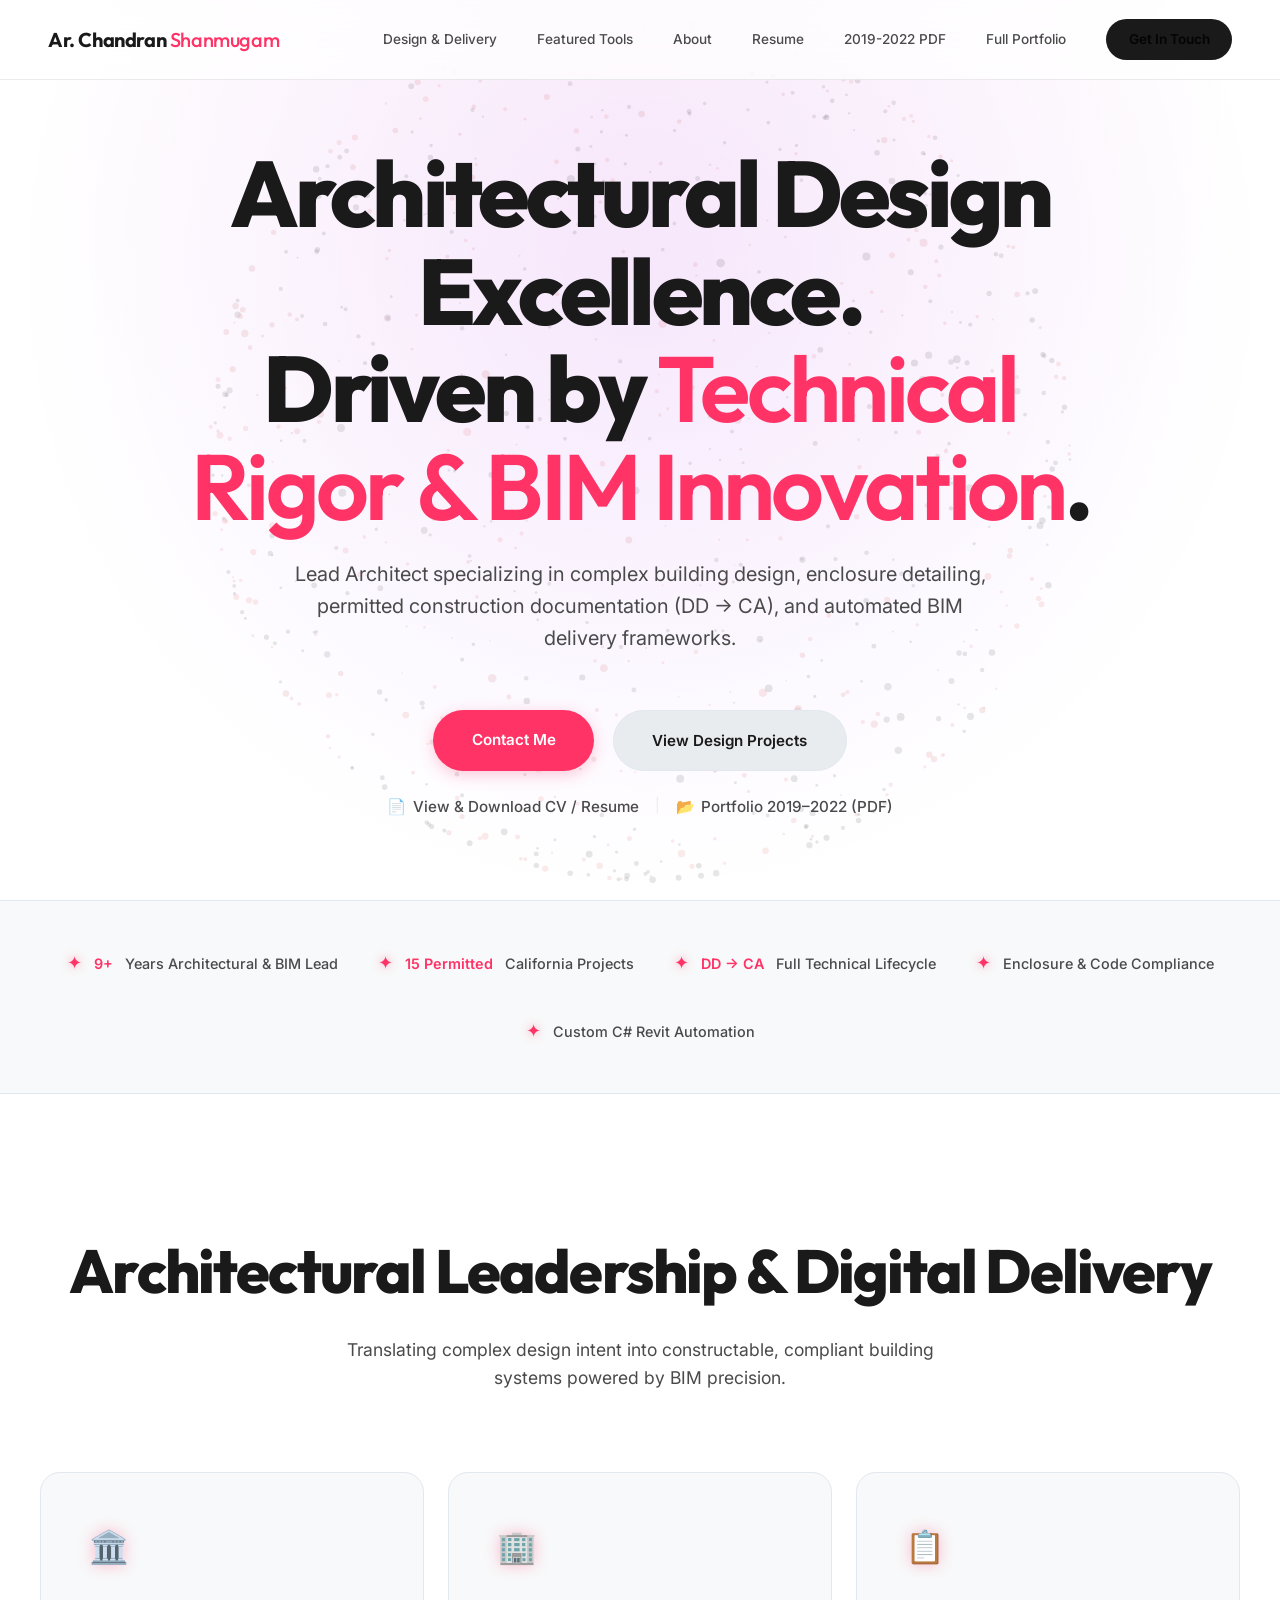
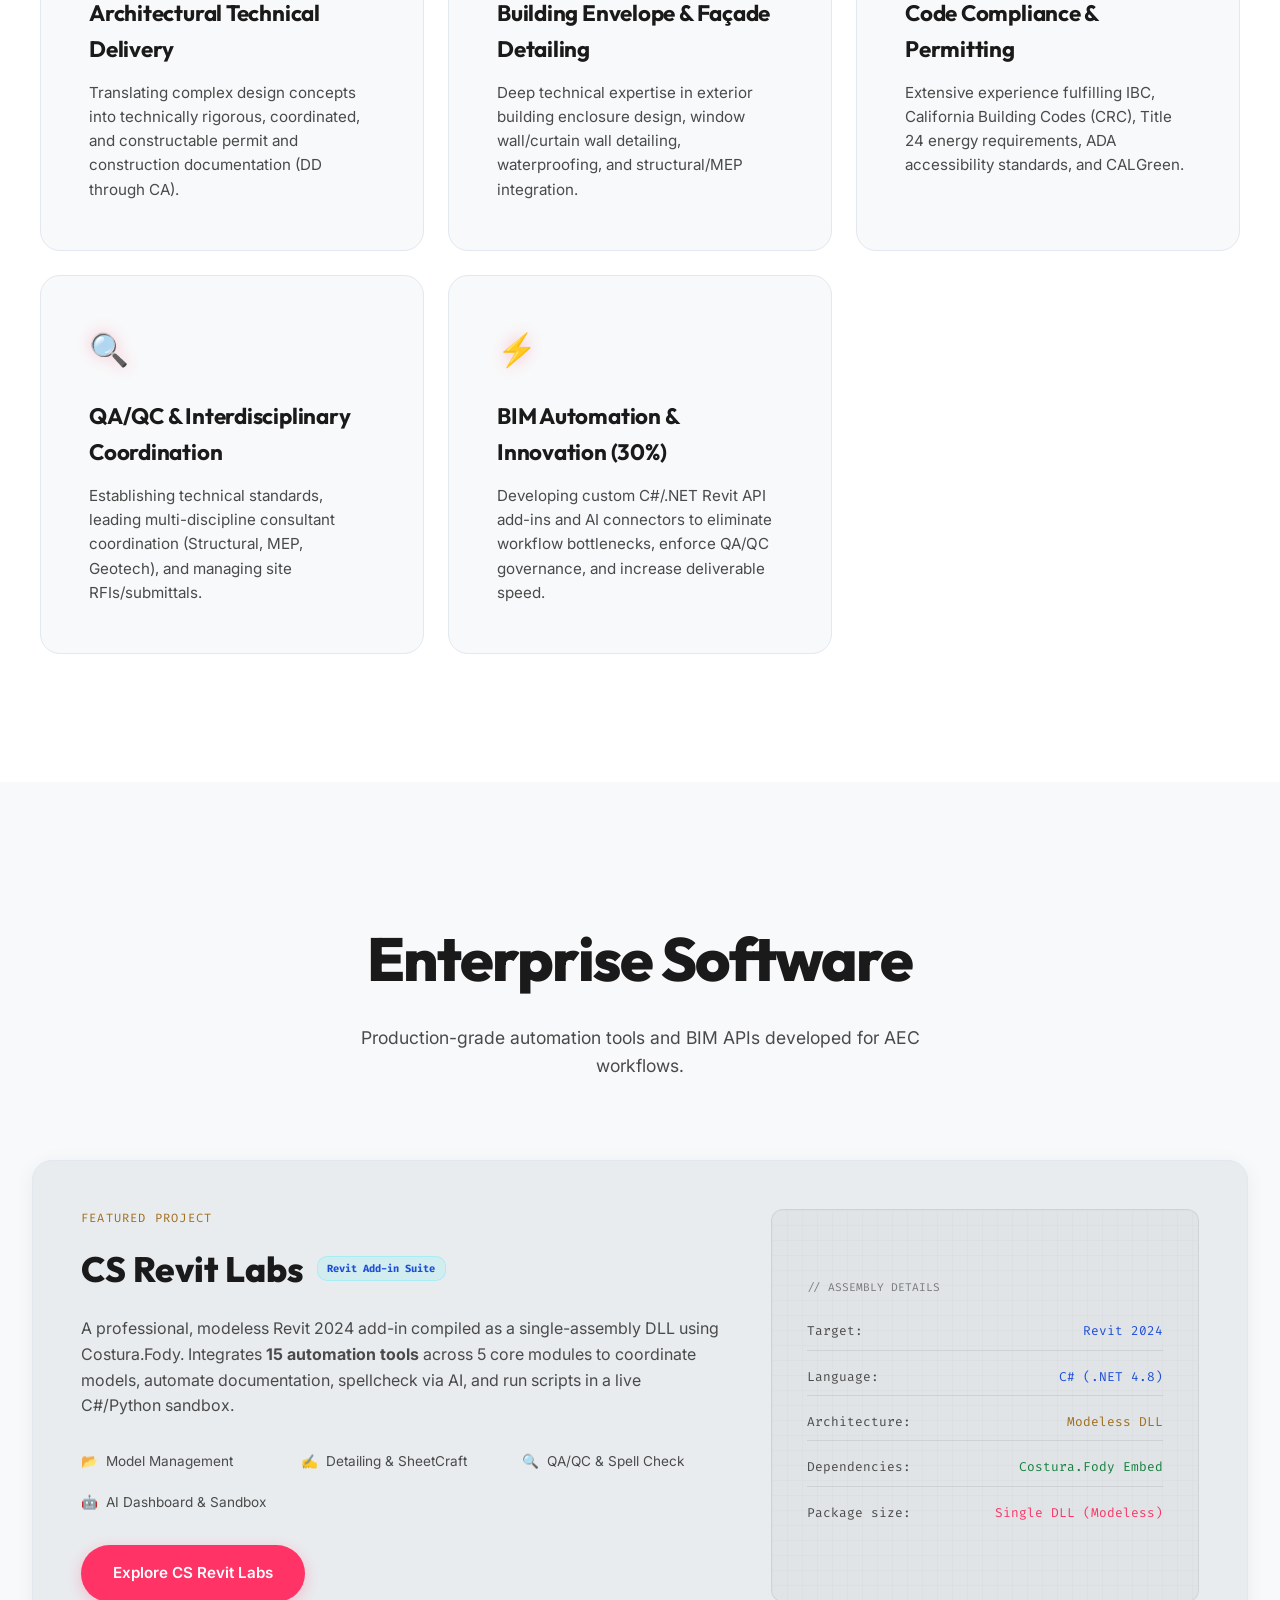
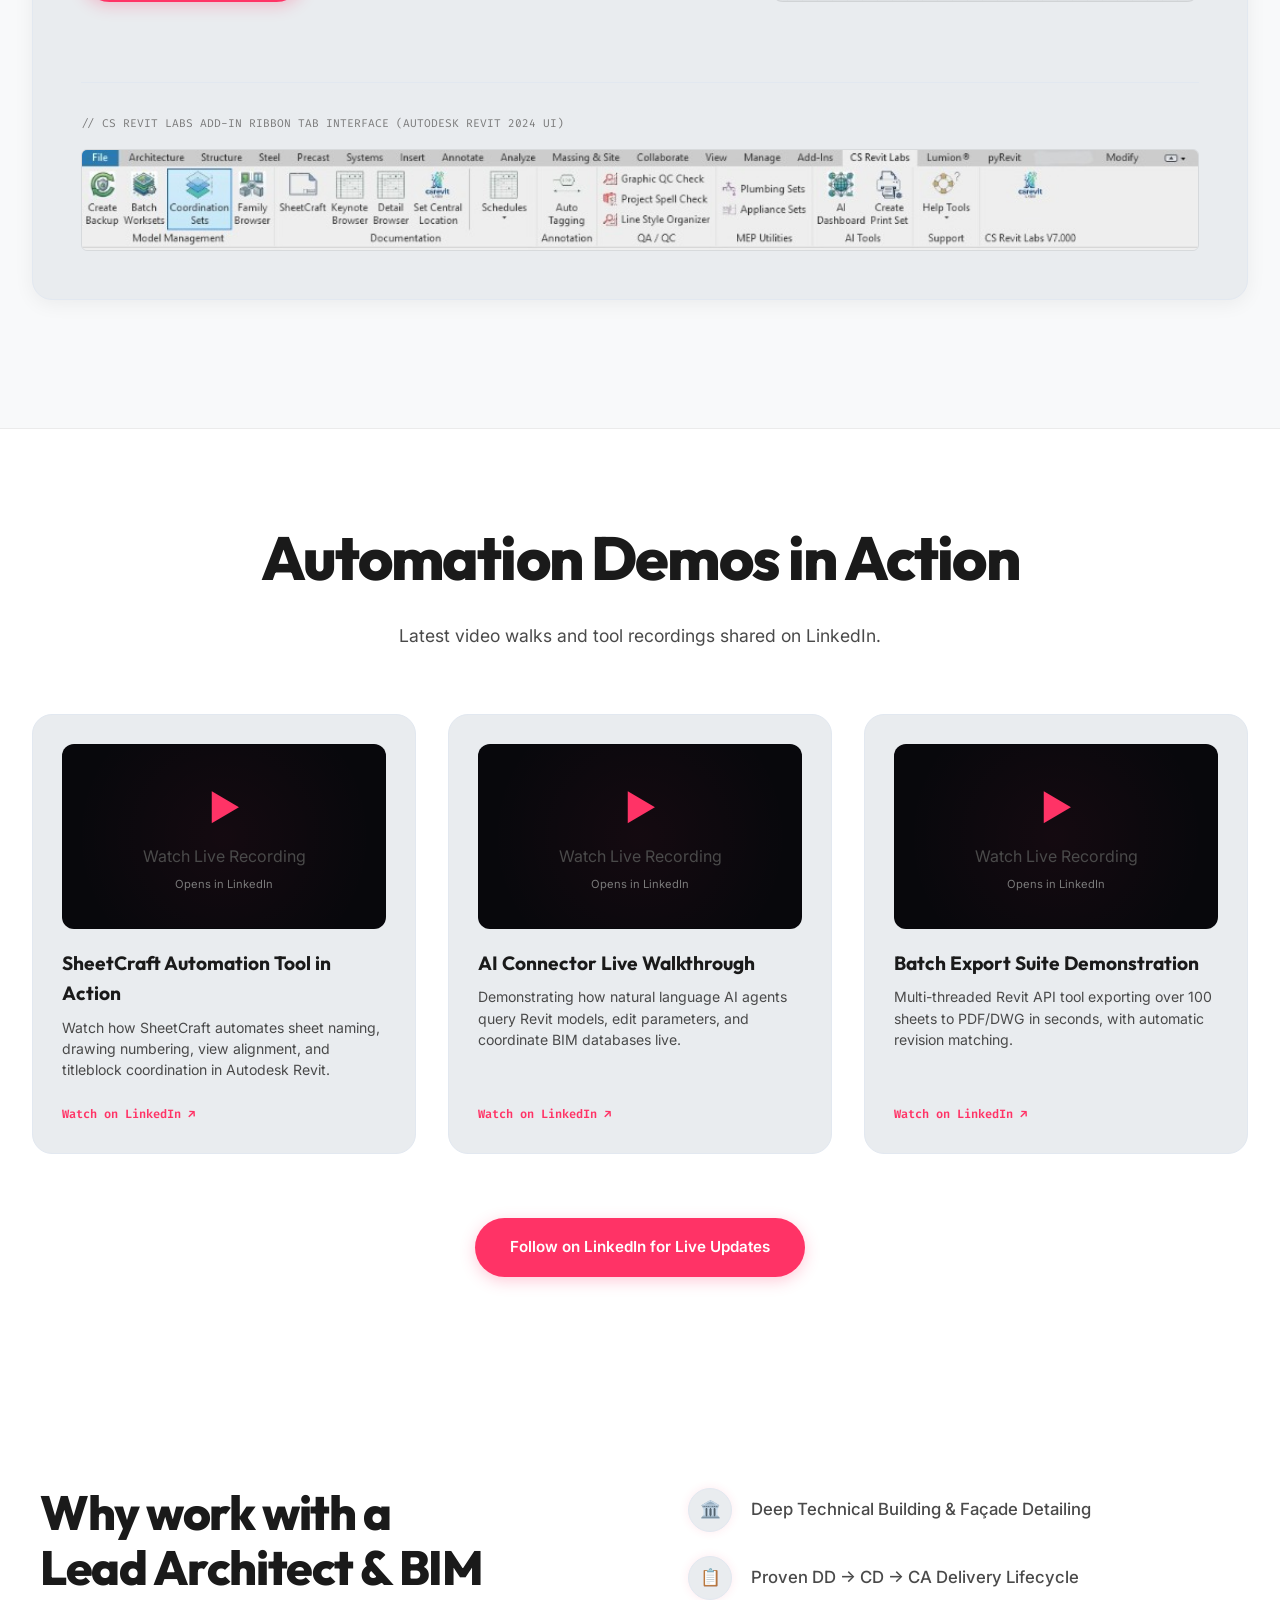
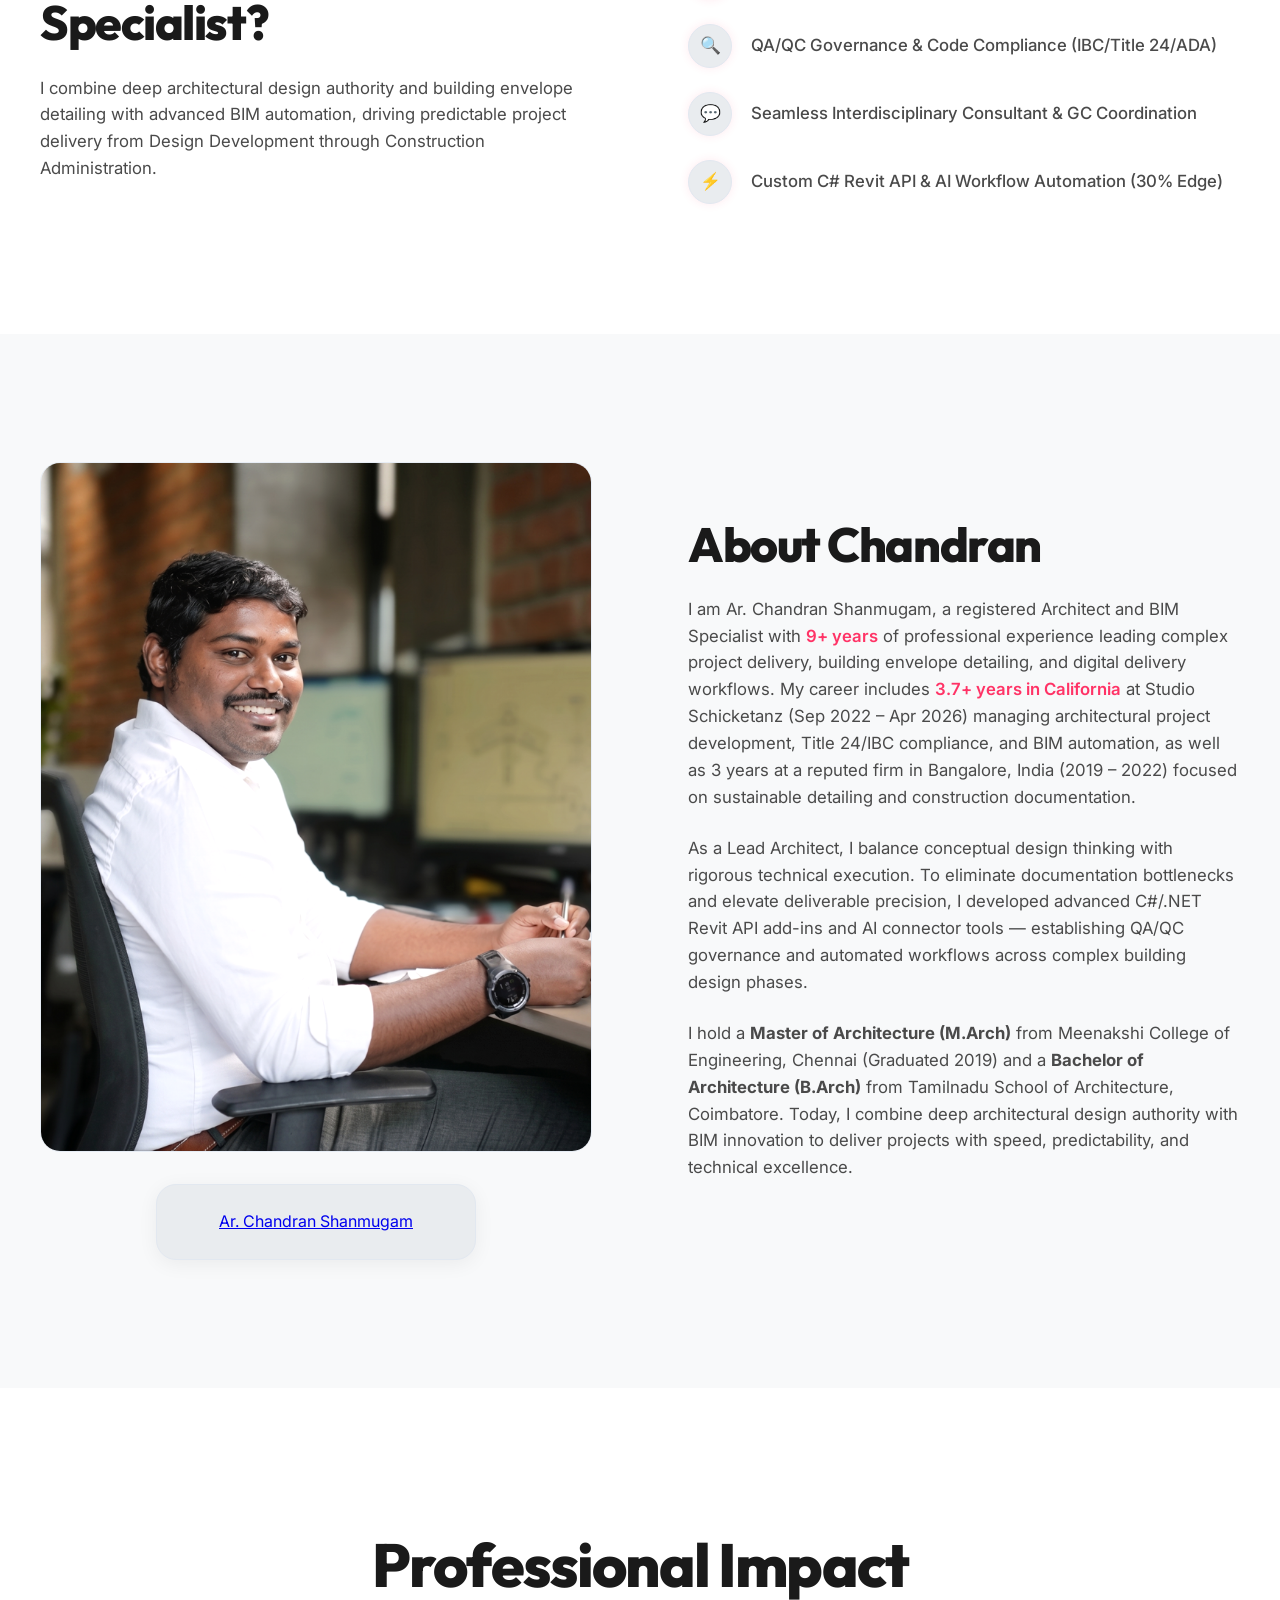
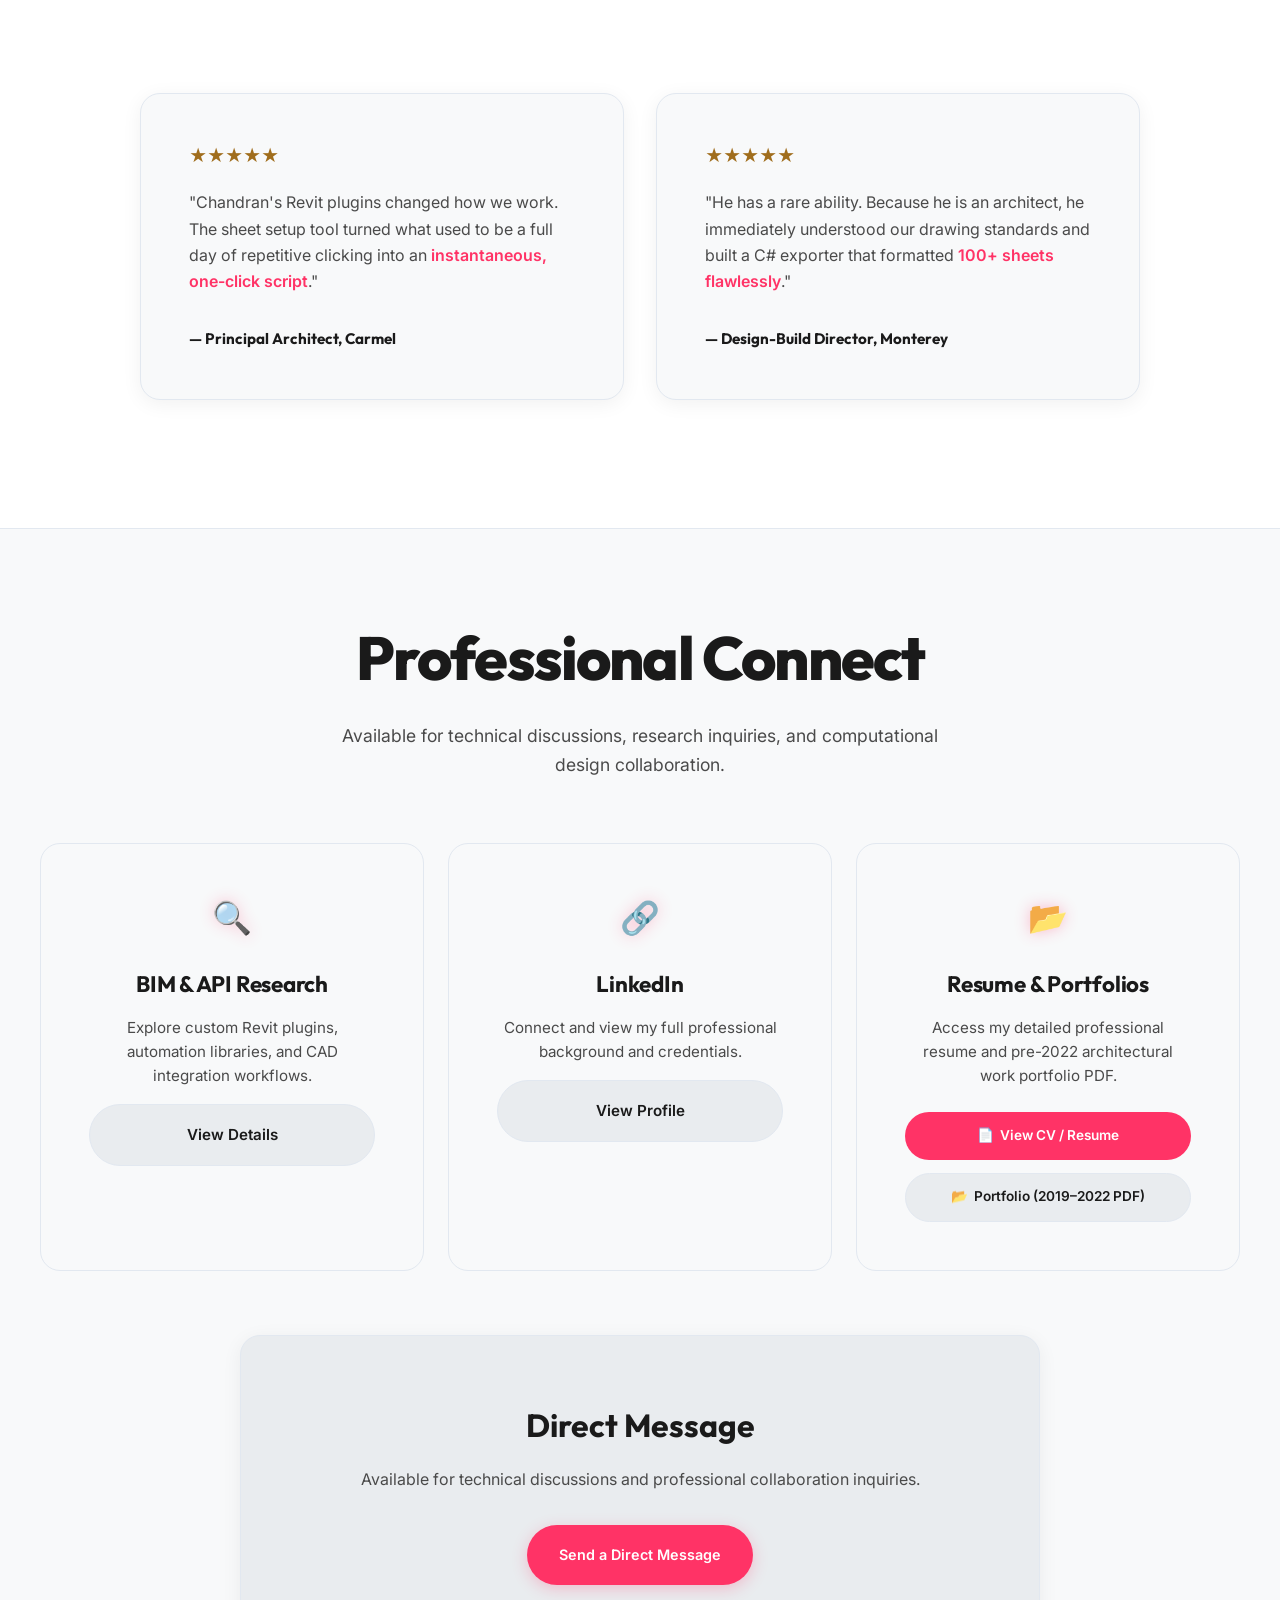
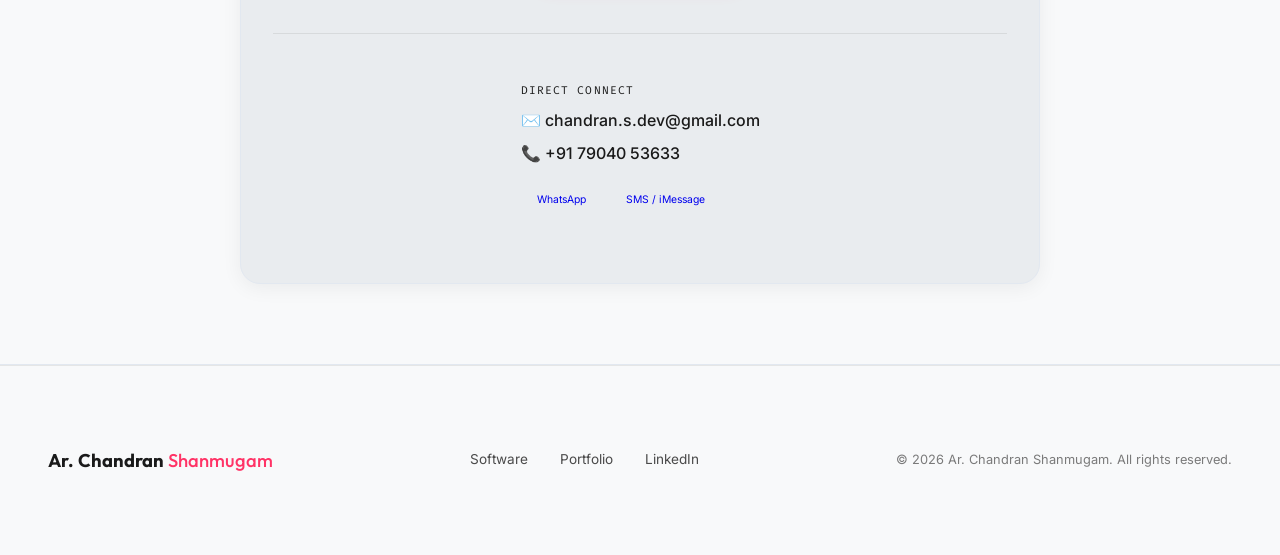
==== commit e0f53eb6: "refactor: pivot personal branding and site content to emphasize lead architectural and BIM delivery " ====
--- a/index.html
+++ b/index.html
@@ -3,8 +3,8 @@
 <head>
   <meta charset="UTF-8" />
   <meta name="viewport" content="width=device-width, initial-scale=1.0" />
-  <title>Ar. Chandran Shanmugam | Architect & BIM Developer</title>
-  <meta name="description" content="Personal portfolio of Ar. Chandran Shanmugam. Specializing in C#/.NET desktop automation, Revit APIs, Python MCP, and custom AI tools for AEC." />
+  <title>Ar. Chandran Shanmugam | Lead Architect &amp; BIM Specialist</title>
+  <meta name="description" content="Portfolio of Ar. Chandran Shanmugam — Lead Architect specializing in building envelope detailing, permitted California project delivery (DD to CA), and advanced BIM automation." />
   
   <!-- Inter Font (Apple Style Alternative) -->
   <link rel="preconnect" href="https://fonts.googleapis.com">
@@ -30,8 +30,8 @@
   <nav>
     <a href="#" class="nav-logo">Ar. Chandran <span>Shanmugam</span></a>
     <div class="nav-links">
-      <a href="#services">Software Tools</a>
-      <a href="#work">Work</a>
+      <a href="#services">Design &amp; Delivery</a>
+      <a href="#work">Featured Tools</a>
       <a href="#about">About</a>
       <a href="docs/Ar_Chandran_Shanmugam_Resume.pdf" target="_blank">Resume</a>
       <a href="docs/Portfolio_2019_to_2022.pdf" target="_blank">2019-2022 PDF</a>
@@ -45,11 +45,11 @@
     <canvas id="bg-canvas"></canvas>
     <div class="hero-bg"></div>
     <div class="hero-content reveal">
-      <h1 class="hero-title">Automating Architecture.<br>Coding the Future of <span class="hl">BIM</span>.</h1>
-      <p class="hero-sub">Building C#/.NET plugins, Python MCP servers, and custom automation APIs that bridge <span class="hl">physical design</span> and code.</p>
+      <h1 class="hero-title">Architectural Design Excellence.<br>Driven by <span class="hl">Technical Rigor &amp; BIM Innovation</span>.</h1>
+      <p class="hero-sub">Lead Architect specializing in complex building design, enclosure detailing, permitted construction documentation (DD → CA), and automated BIM delivery frameworks.</p>
       <div class="hero-actions" style="margin-bottom: 1.5rem;">
         <a href="#contact" class="btn-primary">Contact Me</a>
-        <a href="portfolio.html" class="btn-secondary">View Work</a>
+        <a href="portfolio.html" class="btn-secondary">View Design Projects</a>
       </div>
       <div style="margin-top: 1rem; font-size: 0.95rem; display: flex; flex-wrap: wrap; justify-content: center; gap: 1rem;">
         <a href="docs/Ar_Chandran_Shanmugam_Resume.pdf" target="_blank" style="color: var(--text-muted); text-decoration: none; display: inline-flex; align-items: center; gap: 0.4rem; font-weight: 500; transition: color 0.2s;" onmouseover="this.style.color='var(--crimson)'" onmouseout="this.style.color='var(--text-muted)'">
@@ -65,49 +65,44 @@
 
   <!-- 2. CREDIBILITY STRIP -->
   <div class="cred-strip reveal">
-    <div class="cred-item"><span class="cred-icon">✦</span> <span class="hl dyn-exp-total">8+</span> Years AEC Experience</div>
-    <div class="cred-item"><span class="cred-icon">✦</span> <span class="hl">C# / .NET</span> Desktop APIs</div>
-    <div class="cred-item"><span class="cred-icon">✦</span> <span class="hl">Python / MCP</span> AI Bridges</div>
-    <div class="cred-item"><span class="cred-icon">✦</span> Revit + AutoCAD Dev</div>
-    <div class="cred-item"><span class="cred-icon">✦</span> Remote Worldwide</div>
+    <div class="cred-item"><span class="cred-icon">✦</span> <span class="hl dyn-exp-total">8+</span> Years Architectural &amp; BIM Lead</div>
+    <div class="cred-item"><span class="cred-icon">✦</span> <span class="hl">15 Permitted</span> California Projects</div>
+    <div class="cred-item"><span class="cred-icon">✦</span> <span class="hl">DD → CA</span> Full Technical Lifecycle</div>
+    <div class="cred-item"><span class="cred-icon">✦</span> Enclosure &amp; Code Compliance</div>
+    <div class="cred-item"><span class="cred-icon">✦</span> Custom C# Revit Automation</div>
   </div>
 
-  <!-- 3. FEATURED SERVICES (TRANSFORMED TO SOFTWARE TOOLS) -->
+  <!-- 3. FEATURED SERVICES (ARCHITECTURAL LEADERSHIP & DIGITAL DELIVERY) -->
   <section id="services">
     <div class="section-header reveal">
-      <h2 class="section-title">BIM & API Developer Tools</h2>
-      <p class="section-sub">Production-ready plugins and scripts built to eliminate manual bottlenecks in design workflows.</p>
+      <h2 class="section-title">Architectural Leadership &amp; Digital Delivery</h2>
+      <p class="section-sub">Translating complex design intent into constructable, compliant building systems powered by BIM precision.</p>
     </div>
     <div class="bento-grid reveal">
       <div class="bento-card">
-        <div class="bento-icon">📄</div>
-        <h3 class="bento-title">SheetCraft</h3>
-        <p class="bento-desc">Professional Revit plugin automating sheet creation, view placement, and titleblock setup. Cuts manual setup time by over 90%.</p>
-      </div>
-      <div class="bento-card">
-        <div class="bento-icon">🧊</div>
-        <h3 class="bento-title">Revit AI MCP Connector</h3>
-        <p class="bento-desc">An intelligent bridge connecting Claude AI to Revit databases using C# HTTP servers and Python Model Context Protocol.</p>
-      </div>
-      <div class="bento-card">
-        <div class="bento-icon">📐</div>
-        <h3 class="bento-title">Batch Export Suite</h3>
-        <p class="bento-desc">High-throughput Revit API utility automating PDF, DWG, and IFC package generation with version tracking and folder organization.</p>
-      </div>
-      <div class="bento-card">
-        <div class="bento-icon">✍️</div>
-        <h3 class="bento-title">Custom API Integrations</h3>
-        <p class="bento-desc">Custom software development utilizing Autodesk Revit API, AutoCAD ObjectARX, and RhinoCommon APIs.</p>
-      </div>
-      <div class="bento-card">
-        <div class="bento-icon">🤝</div>
-        <h3 class="bento-title">Desktop Engineering</h3>
-        <p class="bento-desc">Designing clean, responsive desktop user interfaces in C# using WPF, XAML, and MVVM patterns.</p>
+        <div class="bento-icon">🏛️</div>
+        <h3 class="bento-title">Architectural Technical Delivery</h3>
+        <p class="bento-desc">Translating complex design concepts into technically rigorous, coordinated, and constructable permit and construction documentation (DD through CA).</p>
       </div>
       <div class="bento-card">
         <div class="bento-icon">🏢</div>
-        <h3 class="bento-title">Computational Design</h3>
-        <p class="bento-desc">Developing parametric scripts and tools for automated geometry processing, sizing, and building layout analysis.</p>
+        <h3 class="bento-title">Building Envelope &amp; Façade Detailing</h3>
+        <p class="bento-desc">Deep technical expertise in exterior building enclosure design, window wall/curtain wall detailing, waterproofing, and structural/MEP integration.</p>
+      </div>
+      <div class="bento-card">
+        <div class="bento-icon">📋</div>
+        <h3 class="bento-title">Code Compliance &amp; Permitting</h3>
+        <p class="bento-desc">Extensive experience fulfilling IBC, California Building Codes (CRC), Title 24 energy requirements, ADA accessibility standards, and CALGreen.</p>
+      </div>
+      <div class="bento-card">
+        <div class="bento-icon">🔍</div>
+        <h3 class="bento-title">QA/QC &amp; Interdisciplinary Coordination</h3>
+        <p class="bento-desc">Establishing technical standards, leading multi-discipline consultant coordination (Structural, MEP, Geotech), and managing site RFIs/submittals.</p>
+      </div>
+      <div class="bento-card">
+        <div class="bento-icon">⚡</div>
+        <h3 class="bento-title">BIM Automation &amp; Innovation (30%)</h3>
+        <p class="bento-desc">Developing custom C#/.NET Revit API add-ins and AI connectors to eliminate workflow bottlenecks, enforce QA/QC governance, and increase deliverable speed.</p>
       </div>
     </div>
   </section>
@@ -207,15 +202,15 @@
   <section>
     <div class="split-layout reveal">
       <div class="split-text">
-        <h2 class="section-title">Why work with a<br>Developer-Architect?</h2>
-        <p>I operate at the intersection of design and code, bringing deep domain knowledge in building information modeling workflows and construction processes.</p>
+        <h2 class="section-title">Why work with a<br>Lead Architect &amp; BIM Specialist?</h2>
+        <p>I combine deep architectural design authority and building envelope detailing with advanced BIM automation, driving predictable project delivery from Design Development through Construction Administration.</p>
       </div>
       <div class="features-list">
-        <div class="feature-item"><div class="feature-icon">💬</div> Deep Revit API Domain Knowledge</div>
-        <div class="feature-item"><div class="feature-icon">🎯</div> High-Performance C# Core Logic</div>
-        <div class="feature-item"><div class="feature-icon">⏱️</div> Cutting-Edge AI MCP Connectors</div>
-        <div class="feature-item"><div class="feature-icon">✨</div> <span class="dyn-exp-total">8+</span> Years Architecture Project Insight</div>
-        <div class="feature-item"><div class="feature-icon">🛡️</div> Clear Cross-Discipline Communication</div>
+        <div class="feature-item"><div class="feature-icon">🏛️</div> Deep Technical Building &amp; Façade Detailing</div>
+        <div class="feature-item"><div class="feature-icon">📋</div> Proven DD → CD → CA Delivery Lifecycle</div>
+        <div class="feature-item"><div class="feature-icon">🔍</div> QA/QC Governance &amp; Code Compliance (IBC/Title 24/ADA)</div>
+        <div class="feature-item"><div class="feature-icon">💬</div> Seamless Interdisciplinary Consultant &amp; GC Coordination</div>
+        <div class="feature-item"><div class="feature-icon">⚡</div> Custom C# Revit API &amp; AI Workflow Automation (30% Edge)</div>
       </div>
     </div>
   </section>
@@ -235,9 +230,9 @@
       </div>
       <div class="split-text">
         <h2 class="section-title">About Chandran</h2>
-        <p>I am Ar. Chandran Shanmugam, a registered Architect and BIM Developer with <span class="hl dyn-exp-total">8+ years</span> of total professional experience. My career has focused on bridging physical architecture with software development, including <span class="hl dyn-exp-ca">3.5+ years in California</span> at Studio Schicketanz (Sep 2022 – Apr 2026) where I led BIM automation initiatives, and 3 years at a reputed Australia-based architecture firm in Bangalore, India (2019 – 2022) focusing on sustainable design detailing and automation scripting.</p>
-        <p>My journey into software engineering began out of necessity. Faced with hours of manual sheet layouts, drafting, and file exporting, I started building C# automations. That evolved into writing custom plugins, integrating LLMs into BIM environments, and studying Computer Science.</p>
-        <p>I hold a **Master of Architecture (M.Arch)** from Meenakshi College of Engineering, Chennai (Graduated 2019) and a **Bachelor of Architecture (B.Arch)** from Tamilnadu School of Architecture, Coimbatore. Today, I build high-performance desktop plugins, WebGL 3D viewers, and custom AI tools in C#/.NET and Python, delivering clean, maintainable codebases that automate architectural workflows at scale.</p>
+        <p>I am Ar. Chandran Shanmugam, a registered Architect and BIM Specialist with <span class="hl dyn-exp-total">8+ years</span> of professional experience leading complex project delivery, building envelope detailing, and digital delivery workflows. My career includes <span class="hl dyn-exp-ca">3.5+ years in California</span> at Studio Schicketanz (Sep 2022 – Apr 2026) managing architectural project development, Title 24/IBC compliance, and BIM automation, as well as 3 years at a reputed firm in Bangalore, India (2019 – 2022) focused on sustainable detailing and construction documentation.</p>
+        <p>As a Lead Architect, I balance conceptual design thinking with rigorous technical execution. To eliminate documentation bottlenecks and elevate deliverable precision, I developed advanced C#/.NET Revit API add-ins and AI connector tools — establishing QA/QC governance and automated workflows across complex building design phases.</p>
+        <p>I hold a <strong>Master of Architecture (M.Arch)</strong> from Meenakshi College of Engineering, Chennai (Graduated 2019) and a <strong>Bachelor of Architecture (B.Arch)</strong> from Tamilnadu School of Architecture, Coimbatore. Today, I combine deep architectural design authority with BIM innovation to deliver projects with speed, predictability, and technical excellence.</p>
       </div>
     </div>
   </section>
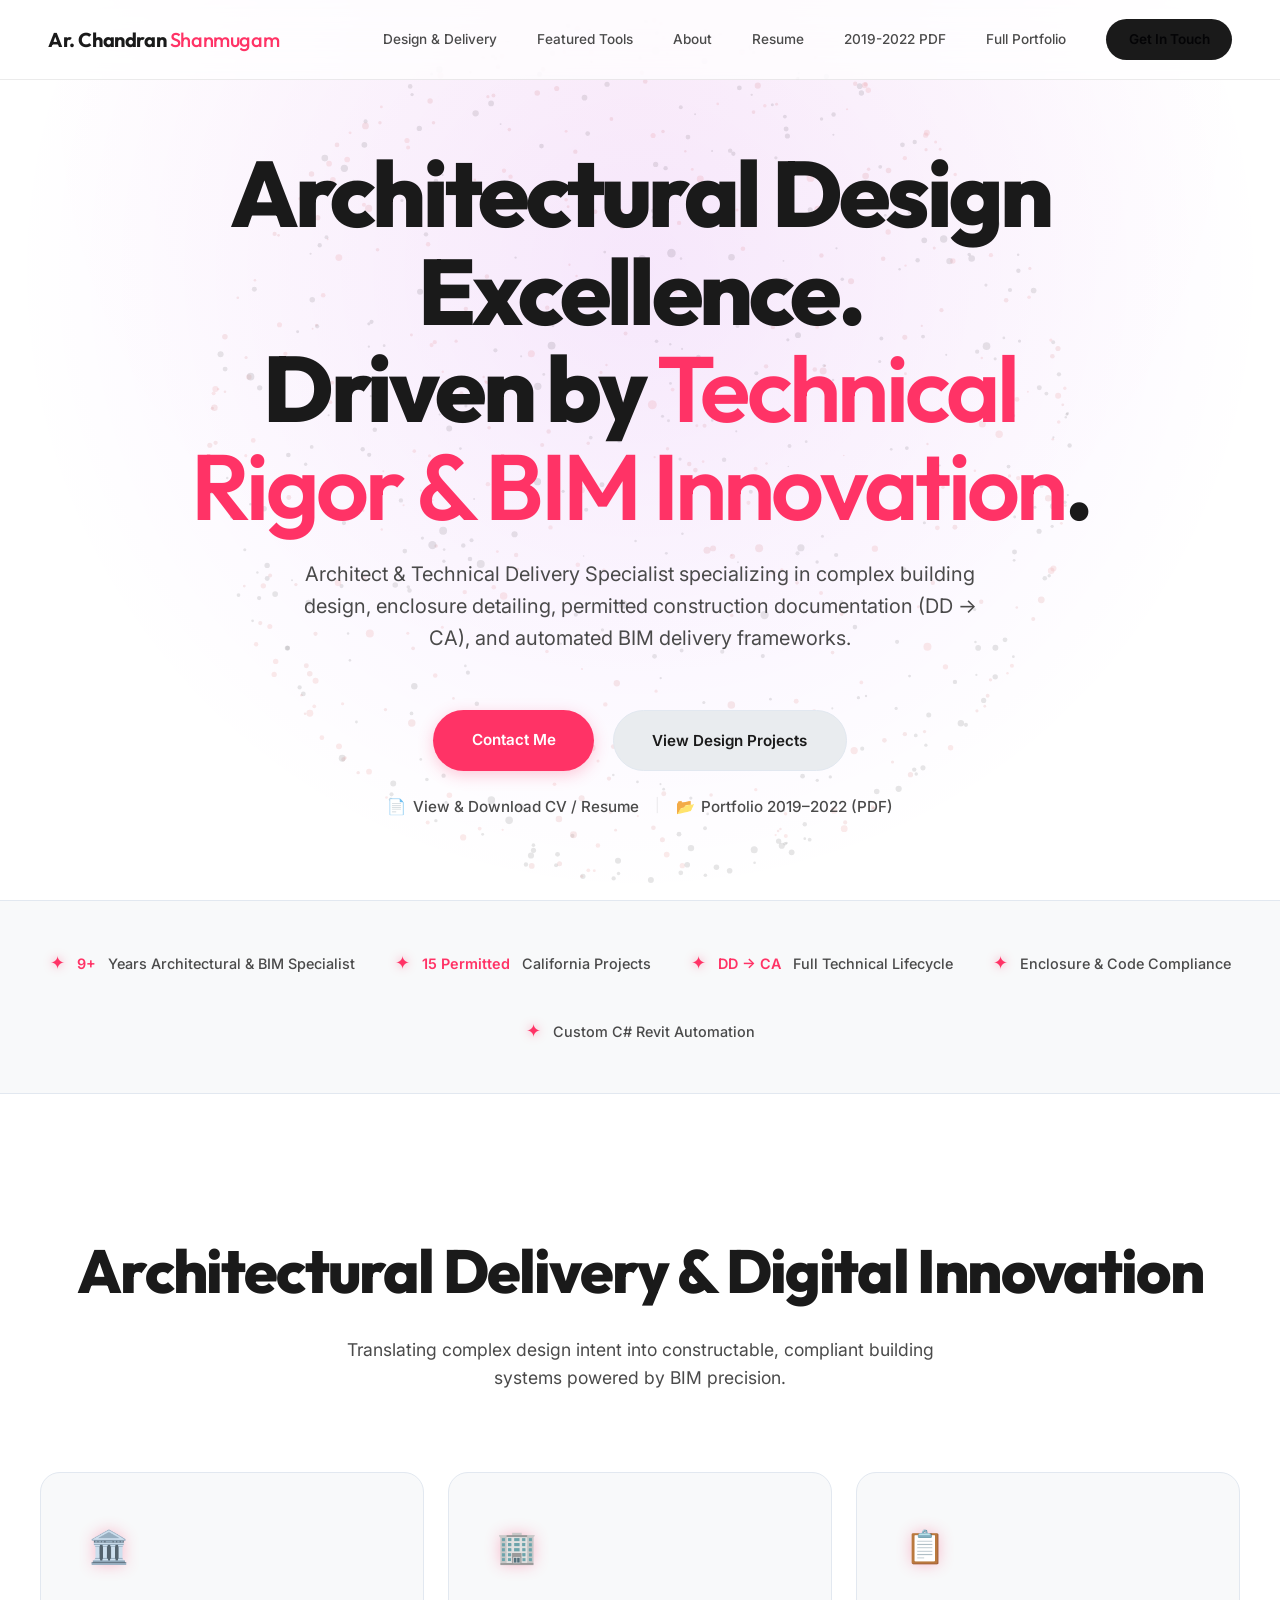
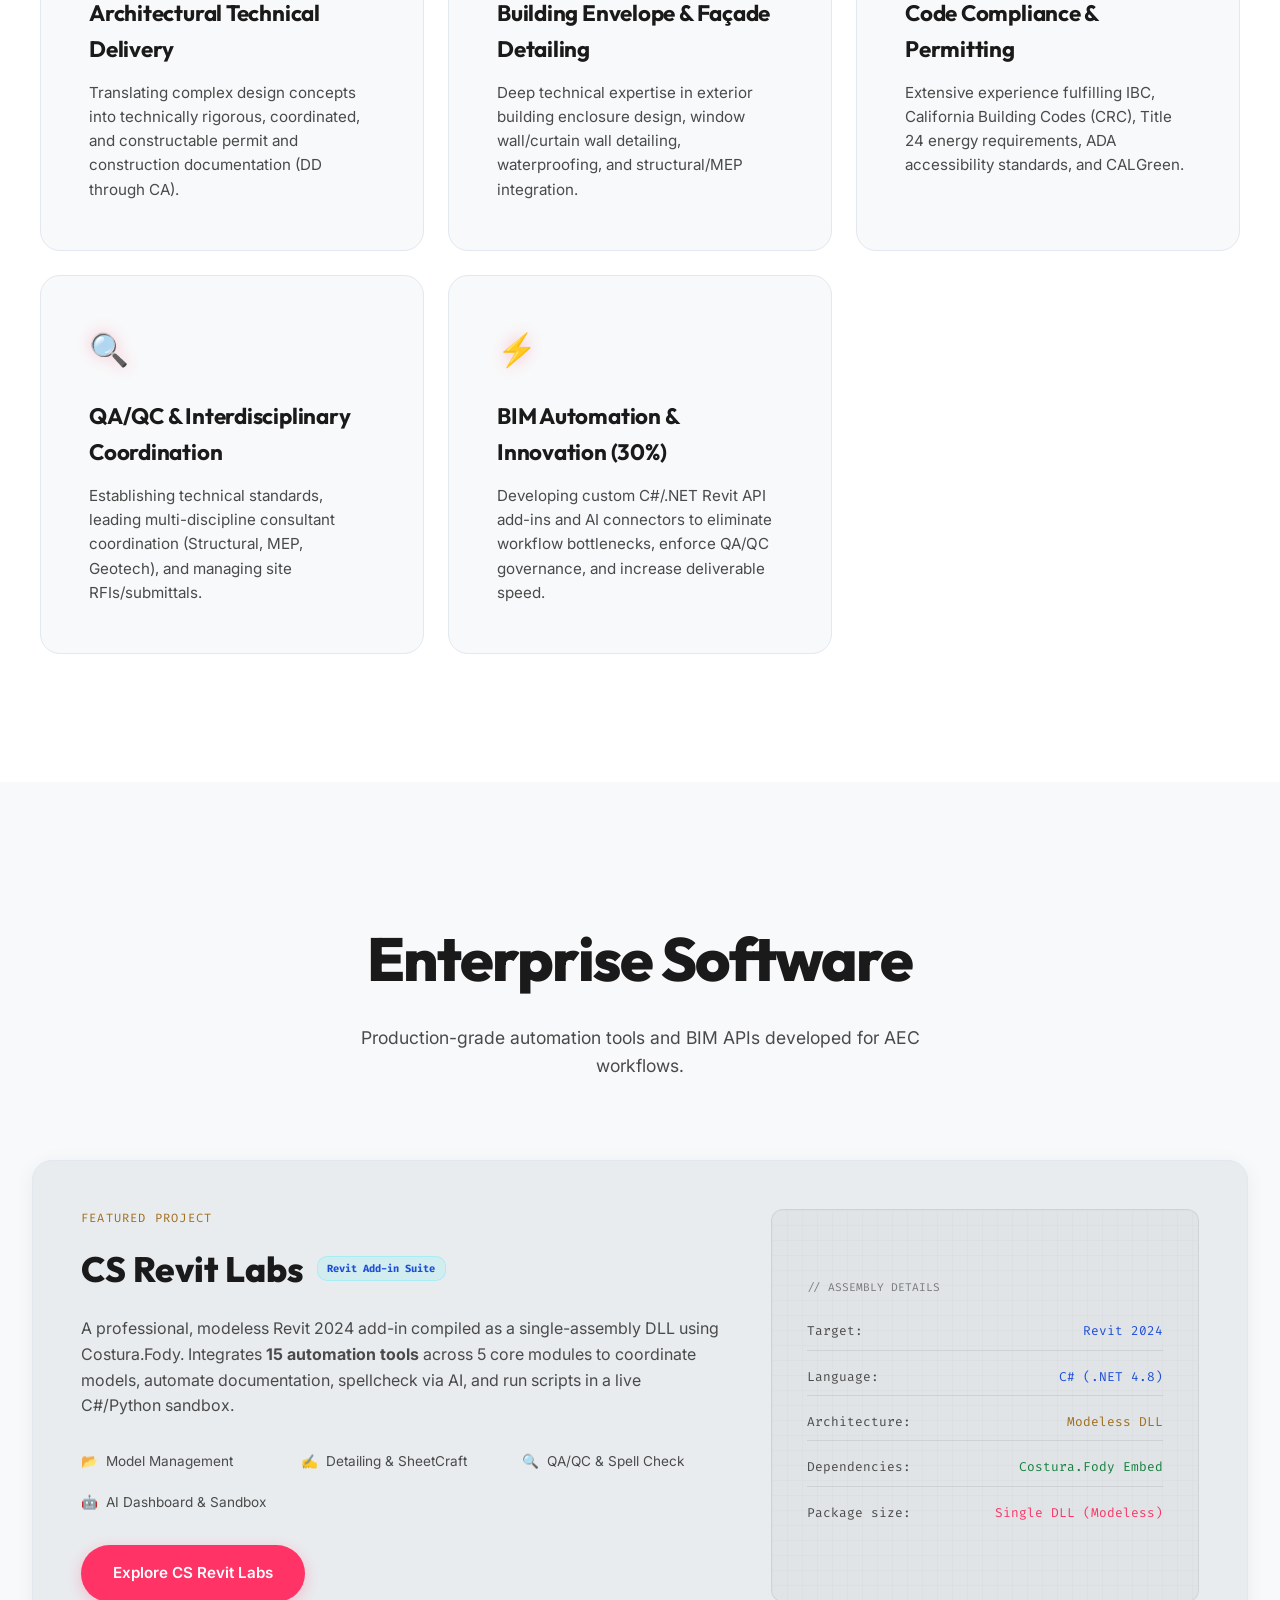
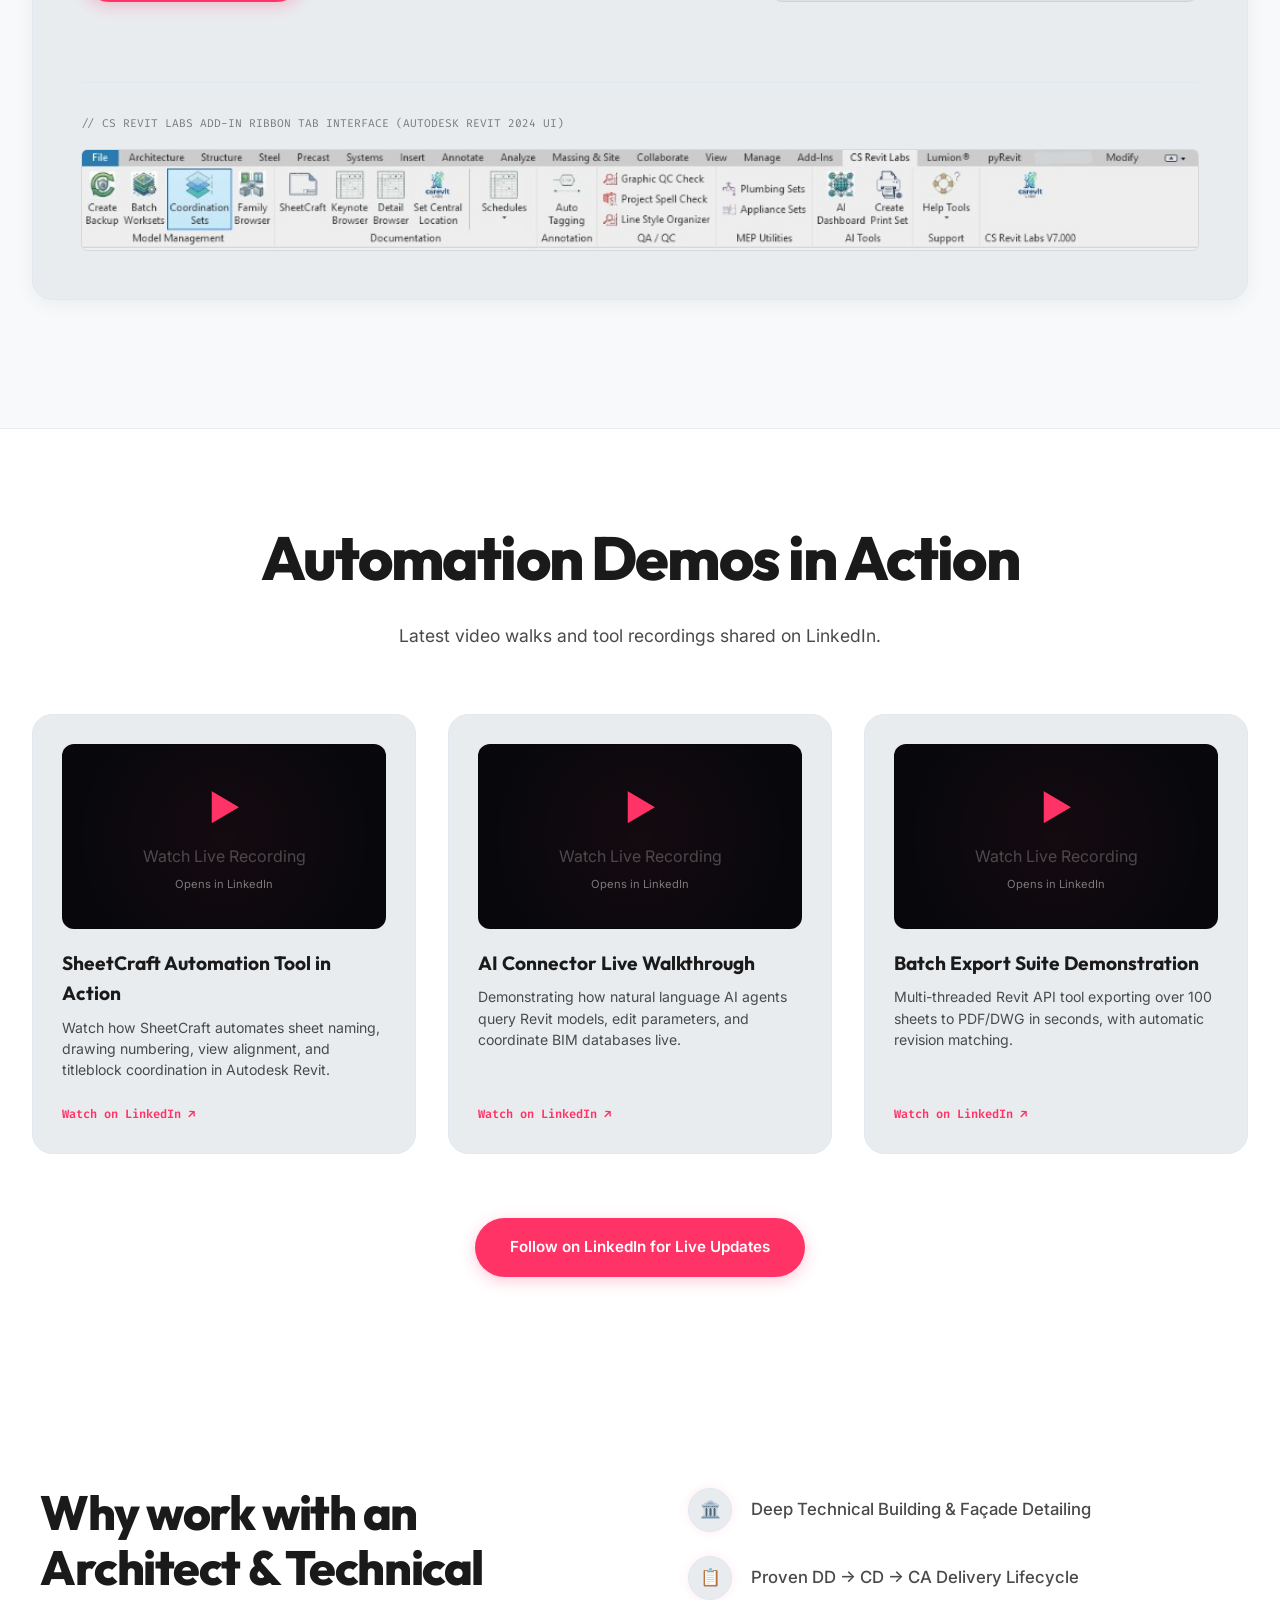
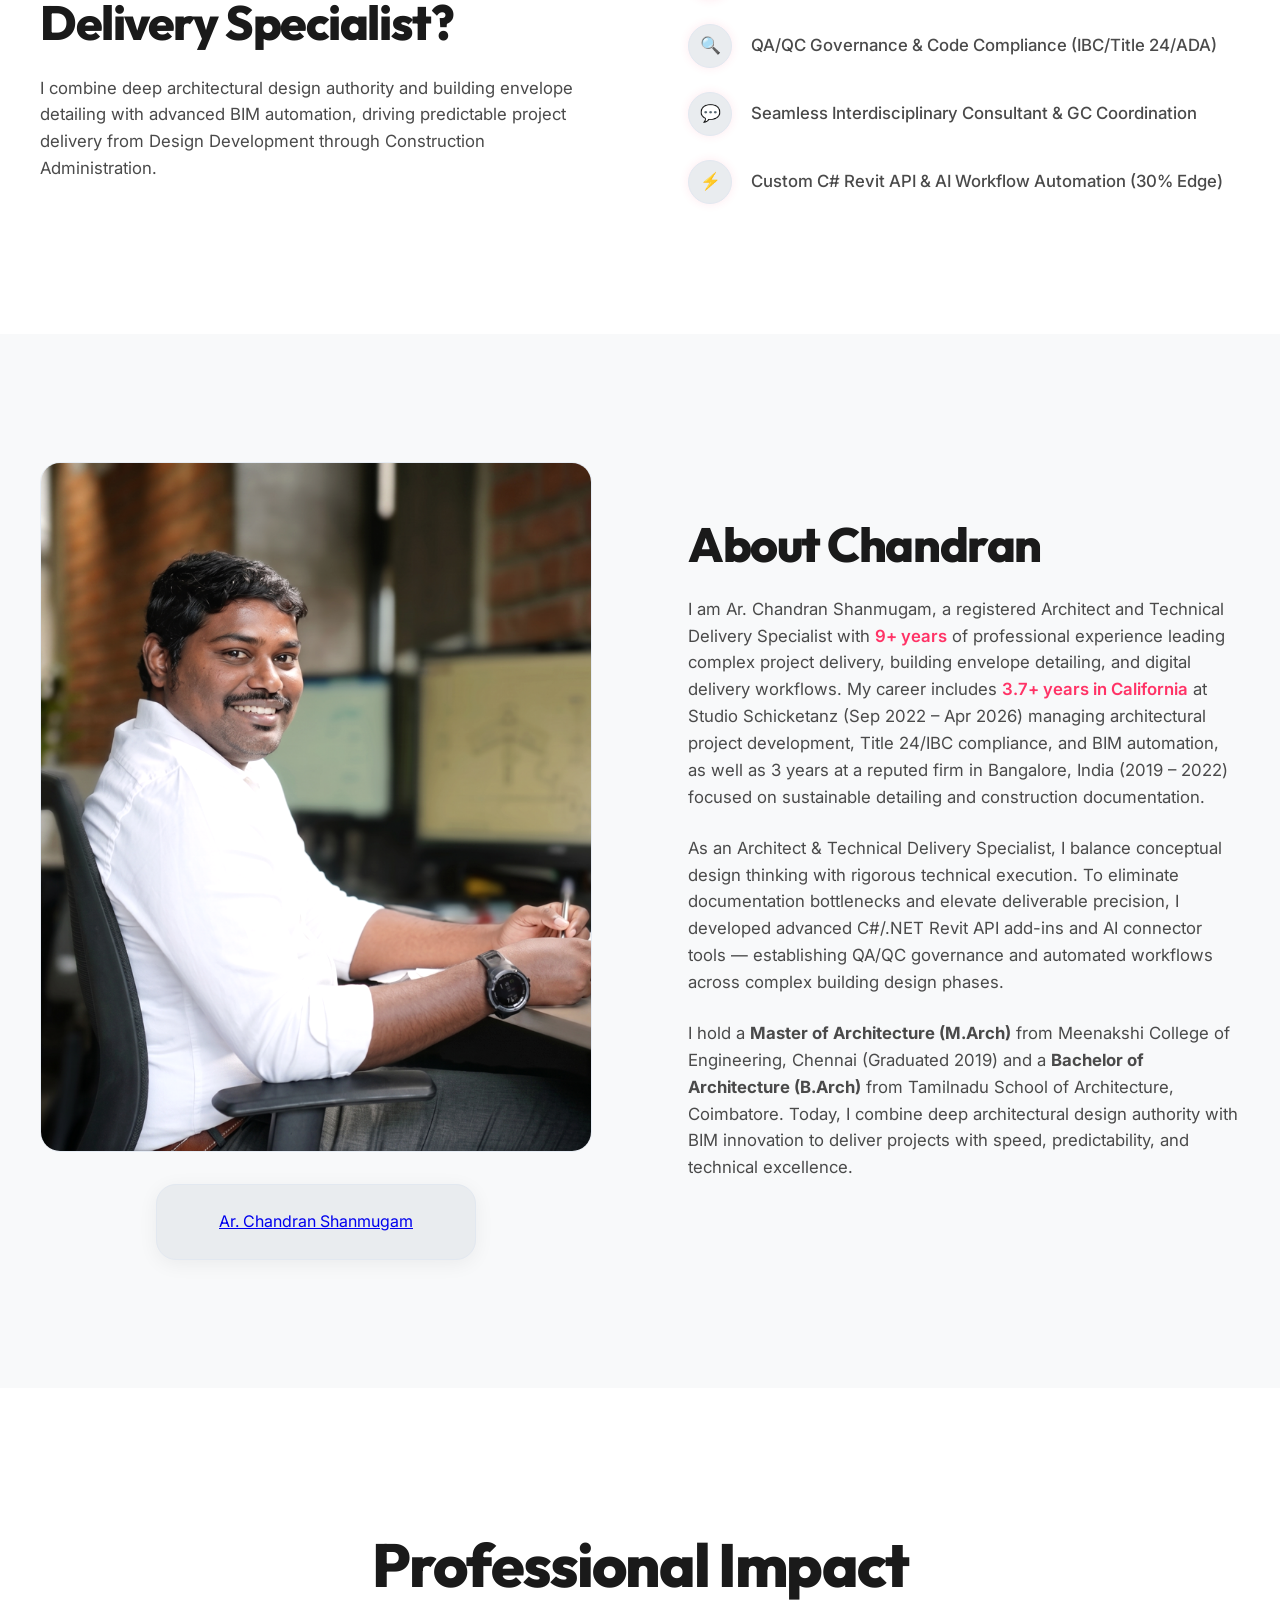
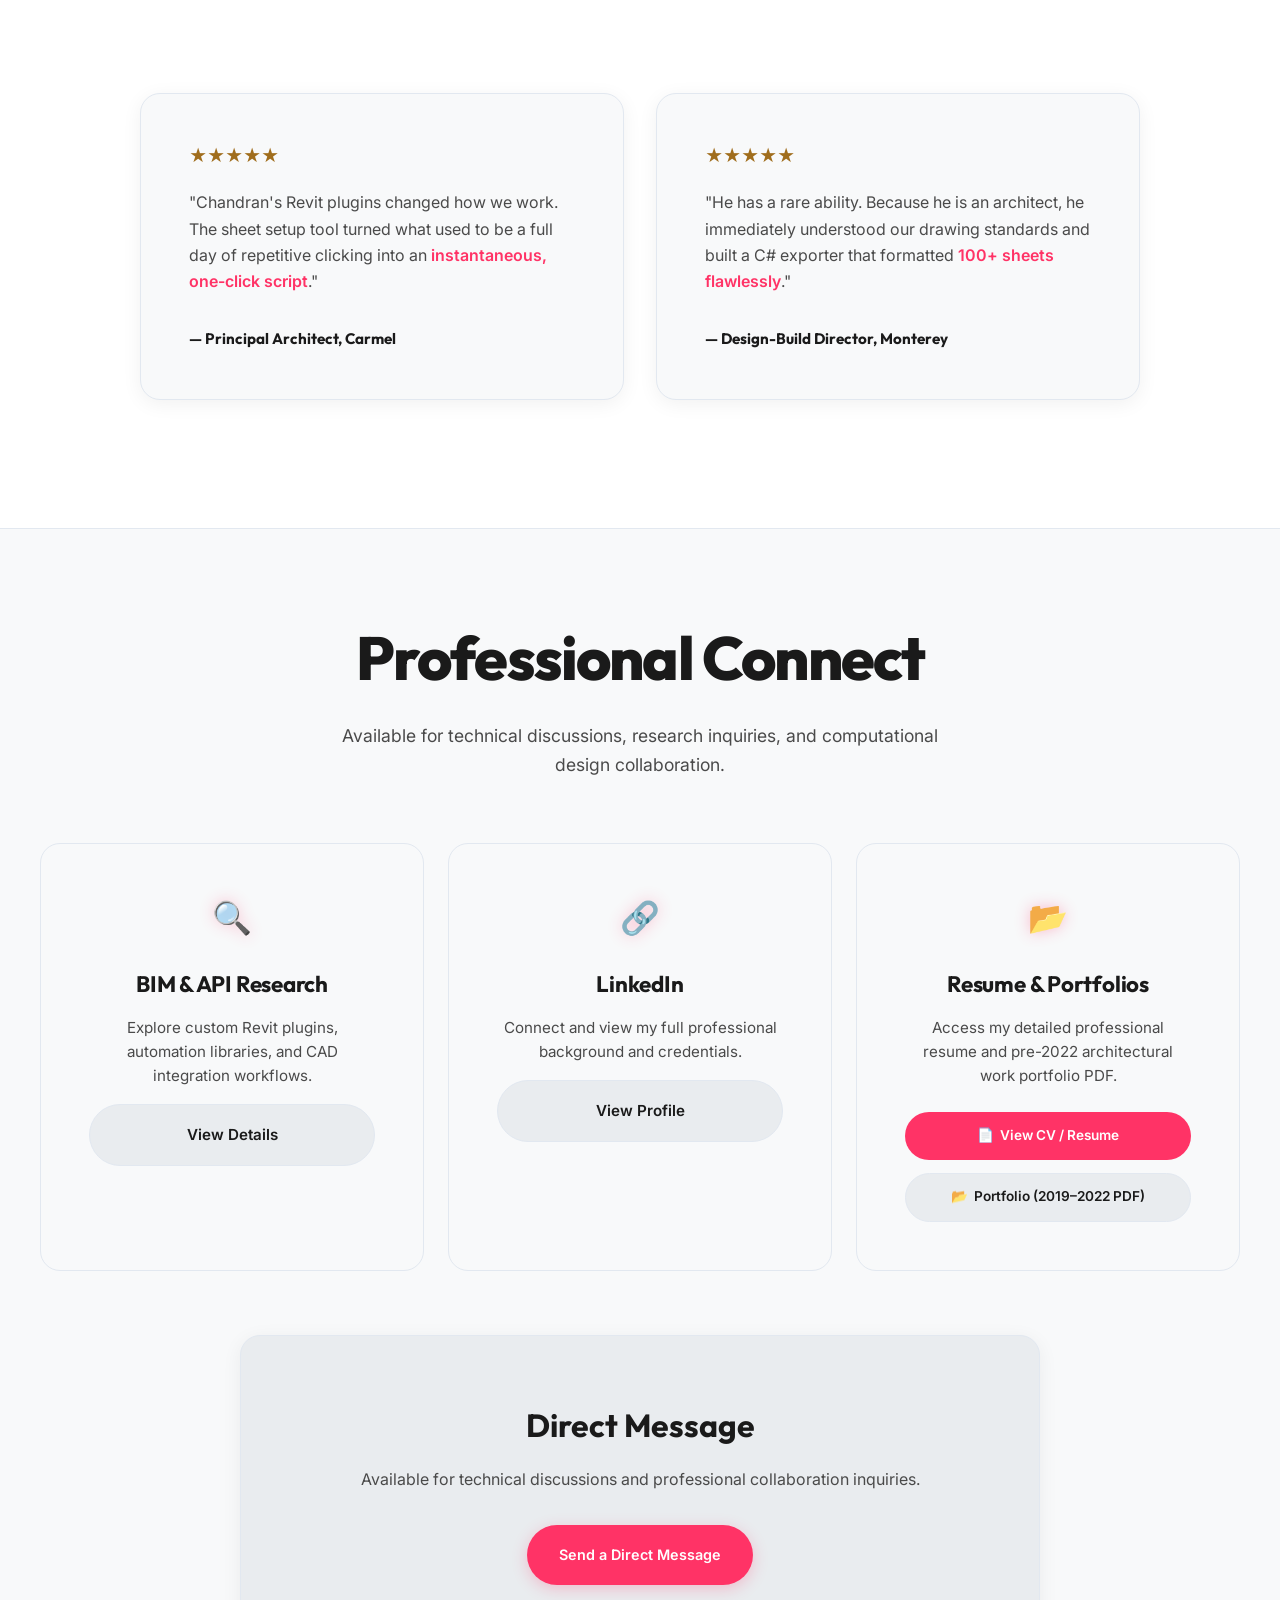
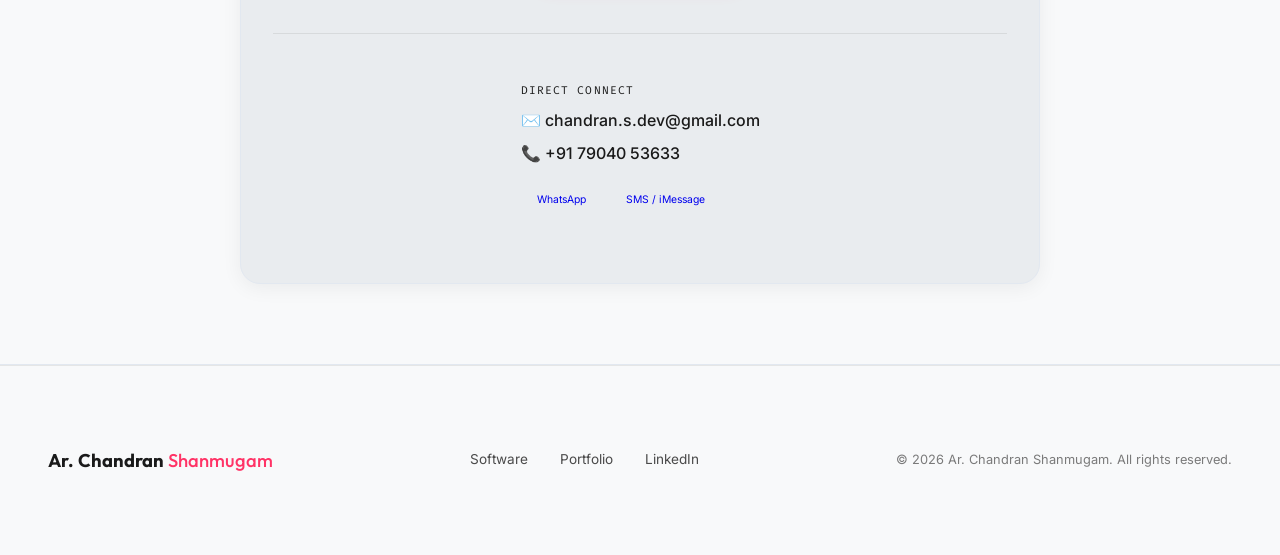
==== commit 0cd58e74: "refactor: update professional title from Lead Architect to Architect & Technical Delivery Specialist" ====
--- a/index.html
+++ b/index.html
@@ -3,8 +3,8 @@
 <head>
   <meta charset="UTF-8" />
   <meta name="viewport" content="width=device-width, initial-scale=1.0" />
-  <title>Ar. Chandran Shanmugam | Lead Architect &amp; BIM Specialist</title>
-  <meta name="description" content="Portfolio of Ar. Chandran Shanmugam — Lead Architect specializing in building envelope detailing, permitted California project delivery (DD to CA), and advanced BIM automation." />
+  <title>Ar. Chandran Shanmugam | Architect &amp; Technical Delivery Specialist</title>
+  <meta name="description" content="Portfolio of Ar. Chandran Shanmugam — Architect &amp; Technical Delivery Specialist specializing in building envelope detailing, permitted California project delivery (DD to CA), and advanced BIM automation." />
   
   <!-- Inter Font (Apple Style Alternative) -->
   <link rel="preconnect" href="https://fonts.googleapis.com">
@@ -46,7 +46,7 @@
     <div class="hero-bg"></div>
     <div class="hero-content reveal">
       <h1 class="hero-title">Architectural Design Excellence.<br>Driven by <span class="hl">Technical Rigor &amp; BIM Innovation</span>.</h1>
-      <p class="hero-sub">Lead Architect specializing in complex building design, enclosure detailing, permitted construction documentation (DD → CA), and automated BIM delivery frameworks.</p>
+      <p class="hero-sub">Architect &amp; Technical Delivery Specialist specializing in complex building design, enclosure detailing, permitted construction documentation (DD → CA), and automated BIM delivery frameworks.</p>
       <div class="hero-actions" style="margin-bottom: 1.5rem;">
         <a href="#contact" class="btn-primary">Contact Me</a>
         <a href="portfolio.html" class="btn-secondary">View Design Projects</a>
@@ -65,7 +65,7 @@
 
   <!-- 2. CREDIBILITY STRIP -->
   <div class="cred-strip reveal">
-    <div class="cred-item"><span class="cred-icon">✦</span> <span class="hl dyn-exp-total">8+</span> Years Architectural &amp; BIM Lead</div>
+    <div class="cred-item"><span class="cred-icon">✦</span> <span class="hl dyn-exp-total">8+</span> Years Architectural &amp; BIM Specialist</div>
     <div class="cred-item"><span class="cred-icon">✦</span> <span class="hl">15 Permitted</span> California Projects</div>
     <div class="cred-item"><span class="cred-icon">✦</span> <span class="hl">DD → CA</span> Full Technical Lifecycle</div>
     <div class="cred-item"><span class="cred-icon">✦</span> Enclosure &amp; Code Compliance</div>
@@ -75,7 +75,7 @@
   <!-- 3. FEATURED SERVICES (ARCHITECTURAL LEADERSHIP & DIGITAL DELIVERY) -->
   <section id="services">
     <div class="section-header reveal">
-      <h2 class="section-title">Architectural Leadership &amp; Digital Delivery</h2>
+      <h2 class="section-title">Architectural Delivery &amp; Digital Innovation</h2>
       <p class="section-sub">Translating complex design intent into constructable, compliant building systems powered by BIM precision.</p>
     </div>
     <div class="bento-grid reveal">
@@ -202,7 +202,7 @@
   <section>
     <div class="split-layout reveal">
       <div class="split-text">
-        <h2 class="section-title">Why work with a<br>Lead Architect &amp; BIM Specialist?</h2>
+        <h2 class="section-title">Why work with an<br>Architect &amp; Technical Delivery Specialist?</h2>
         <p>I combine deep architectural design authority and building envelope detailing with advanced BIM automation, driving predictable project delivery from Design Development through Construction Administration.</p>
       </div>
       <div class="features-list">
@@ -230,8 +230,8 @@
       </div>
       <div class="split-text">
         <h2 class="section-title">About Chandran</h2>
-        <p>I am Ar. Chandran Shanmugam, a registered Architect and BIM Specialist with <span class="hl dyn-exp-total">8+ years</span> of professional experience leading complex project delivery, building envelope detailing, and digital delivery workflows. My career includes <span class="hl dyn-exp-ca">3.5+ years in California</span> at Studio Schicketanz (Sep 2022 – Apr 2026) managing architectural project development, Title 24/IBC compliance, and BIM automation, as well as 3 years at a reputed firm in Bangalore, India (2019 – 2022) focused on sustainable detailing and construction documentation.</p>
-        <p>As a Lead Architect, I balance conceptual design thinking with rigorous technical execution. To eliminate documentation bottlenecks and elevate deliverable precision, I developed advanced C#/.NET Revit API add-ins and AI connector tools — establishing QA/QC governance and automated workflows across complex building design phases.</p>
+        <p>I am Ar. Chandran Shanmugam, a registered Architect and Technical Delivery Specialist with <span class="hl dyn-exp-total">8+ years</span> of professional experience leading complex project delivery, building envelope detailing, and digital delivery workflows. My career includes <span class="hl dyn-exp-ca">3.5+ years in California</span> at Studio Schicketanz (Sep 2022 – Apr 2026) managing architectural project development, Title 24/IBC compliance, and BIM automation, as well as 3 years at a reputed firm in Bangalore, India (2019 – 2022) focused on sustainable detailing and construction documentation.</p>
+        <p>As an Architect &amp; Technical Delivery Specialist, I balance conceptual design thinking with rigorous technical execution. To eliminate documentation bottlenecks and elevate deliverable precision, I developed advanced C#/.NET Revit API add-ins and AI connector tools — establishing QA/QC governance and automated workflows across complex building design phases.</p>
         <p>I hold a <strong>Master of Architecture (M.Arch)</strong> from Meenakshi College of Engineering, Chennai (Graduated 2019) and a <strong>Bachelor of Architecture (B.Arch)</strong> from Tamilnadu School of Architecture, Coimbatore. Today, I combine deep architectural design authority with BIM innovation to deliver projects with speed, predictability, and technical excellence.</p>
       </div>
     </div>
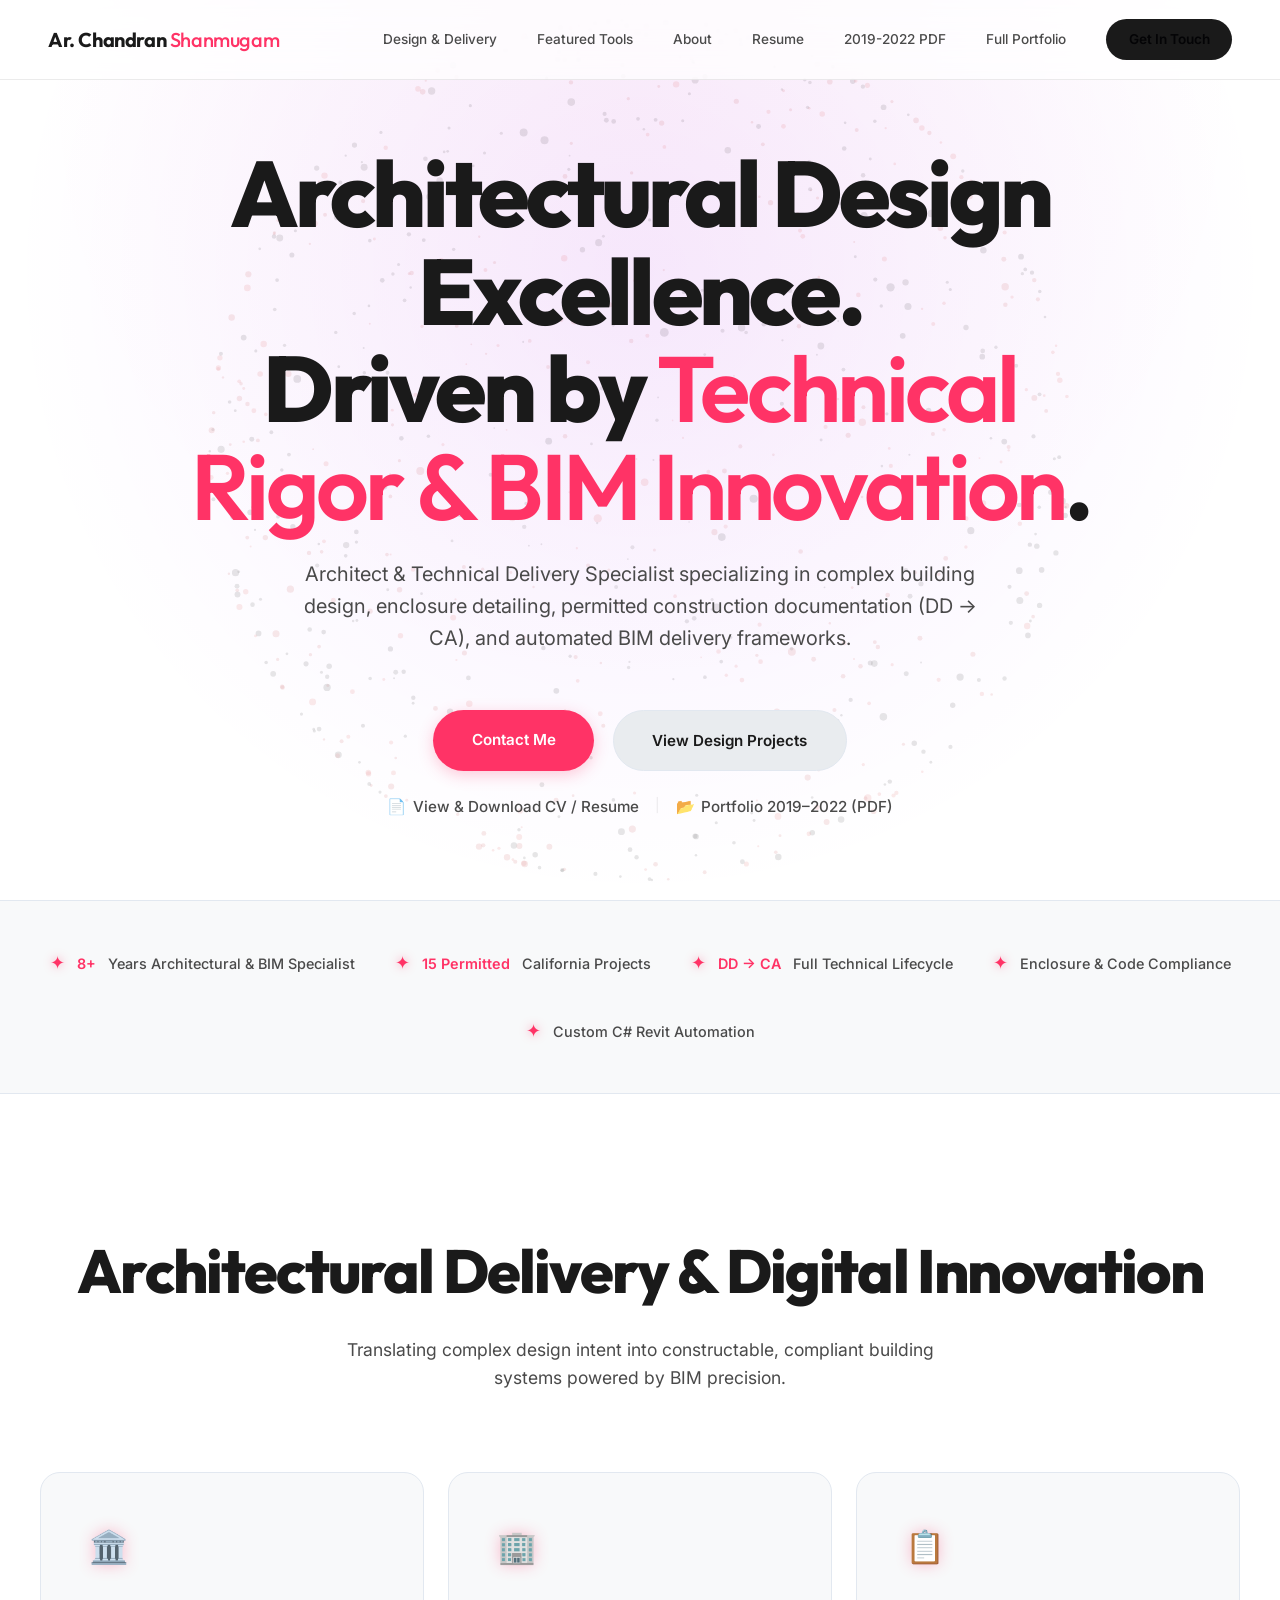
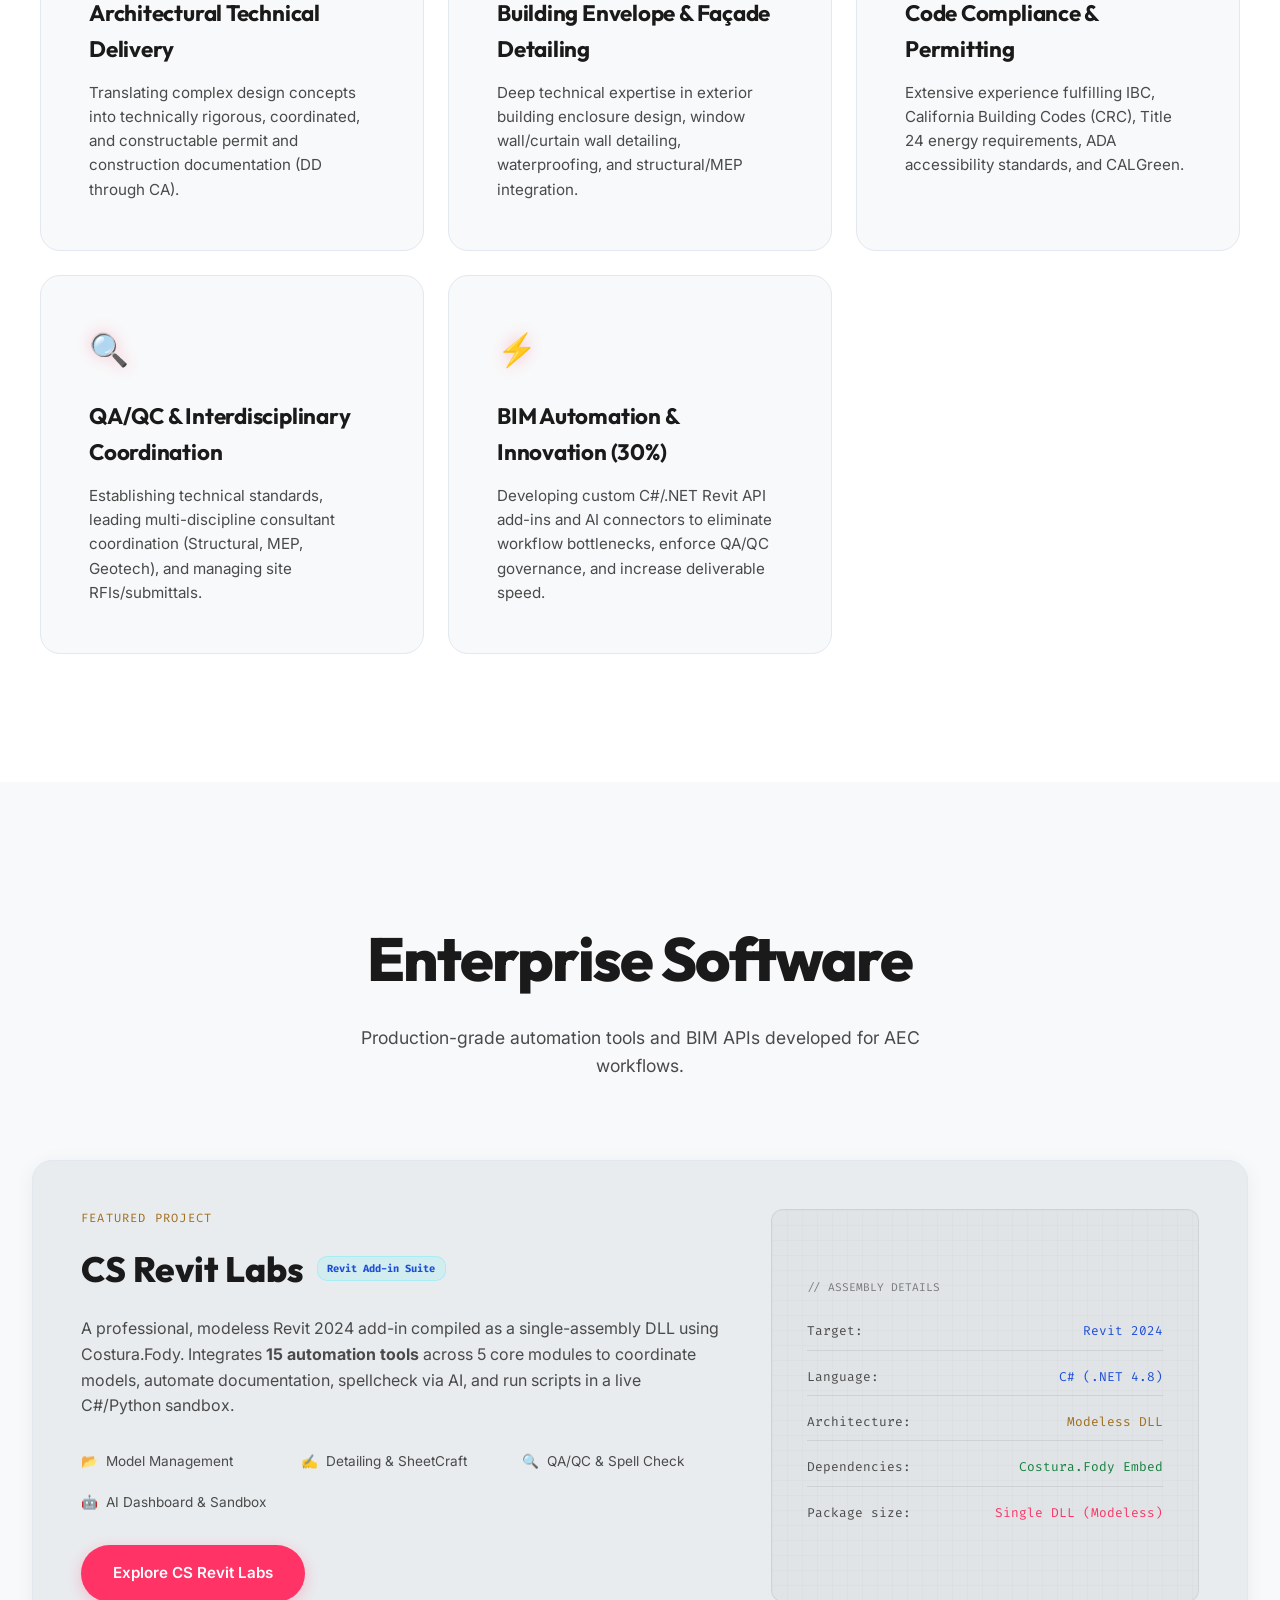
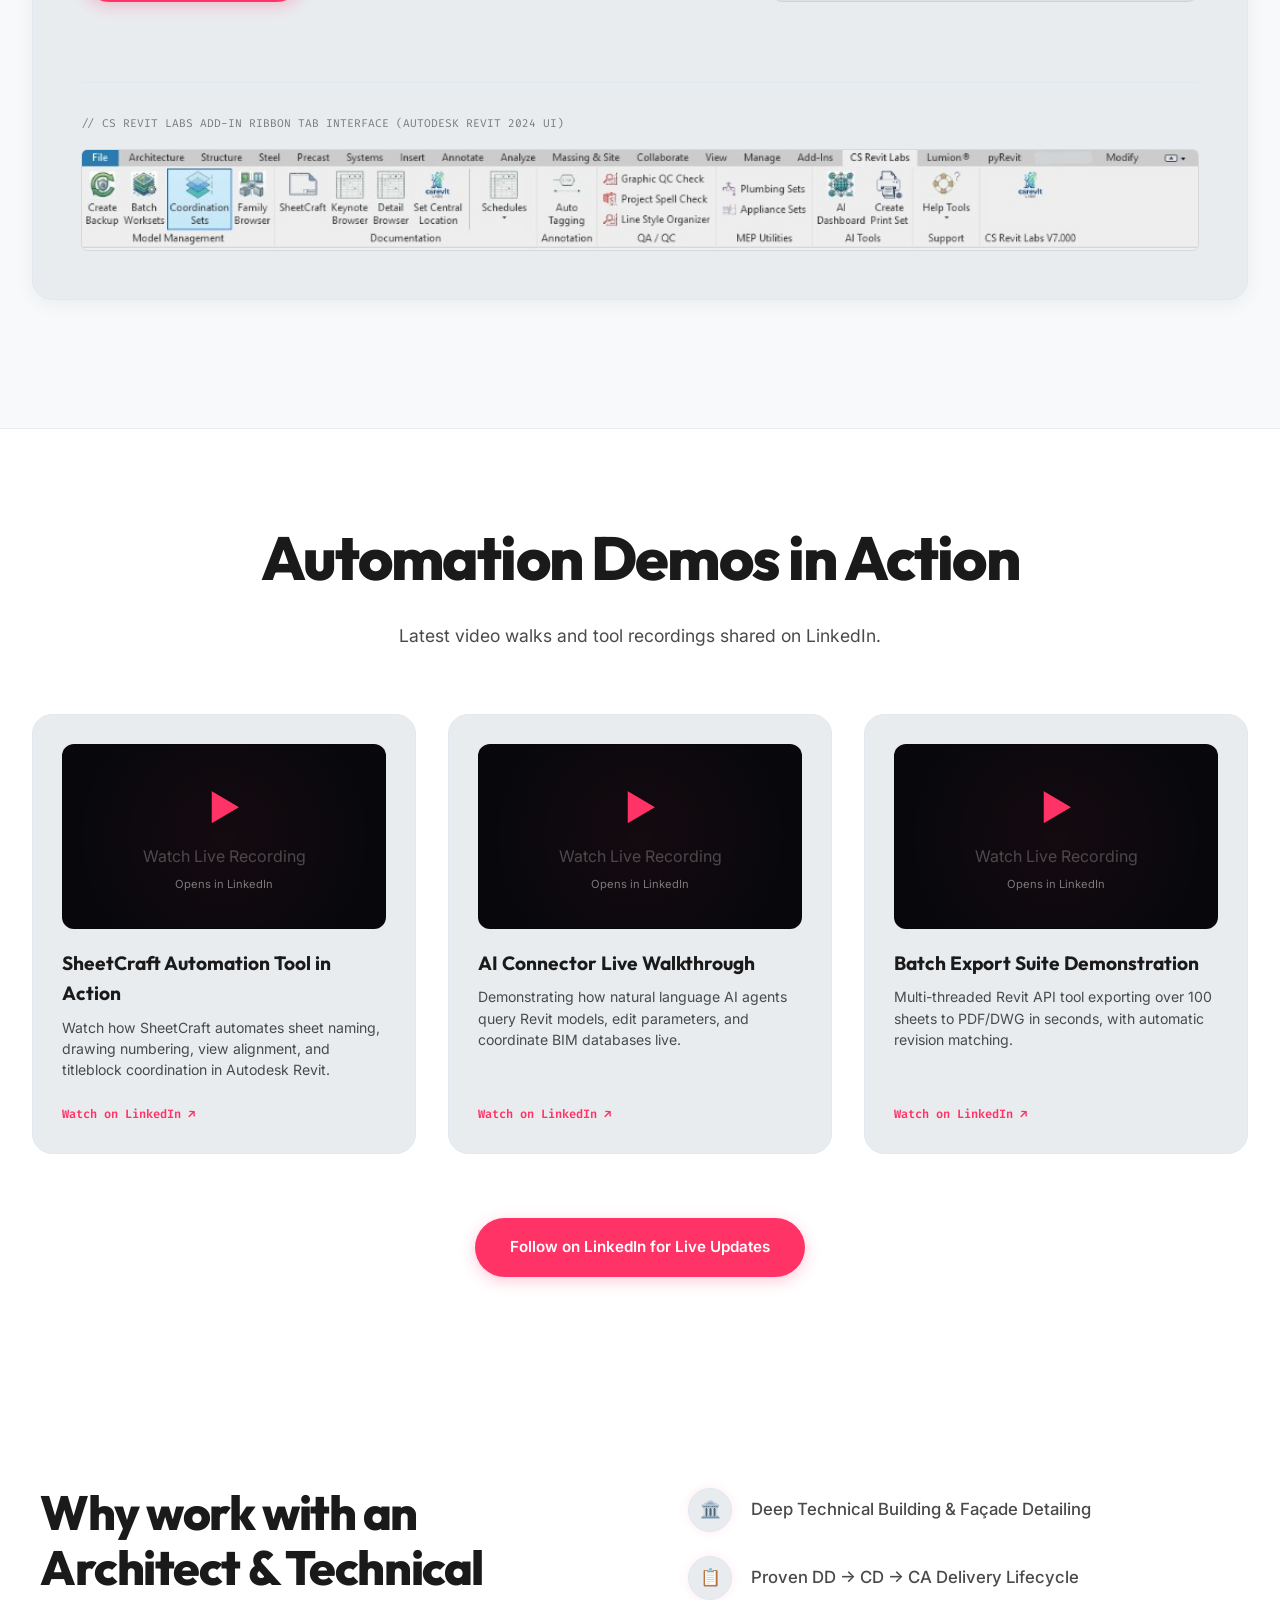
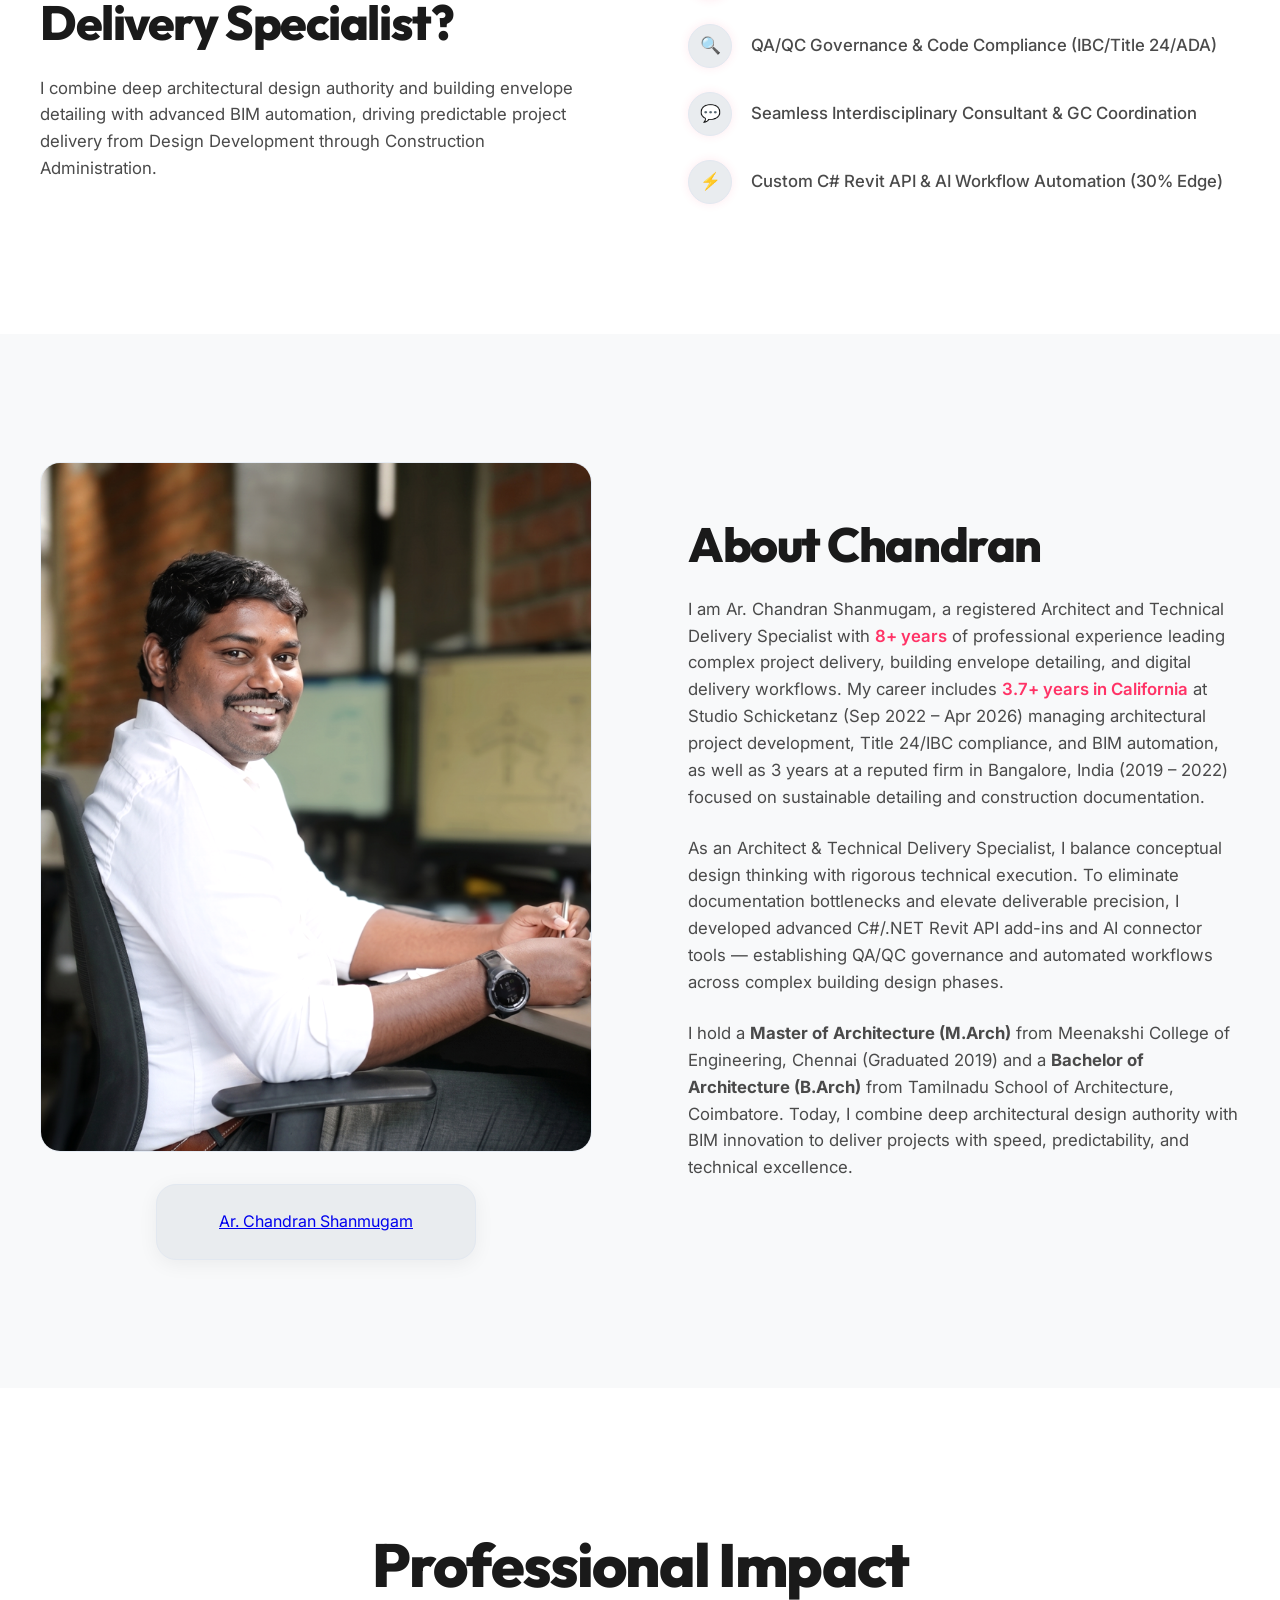
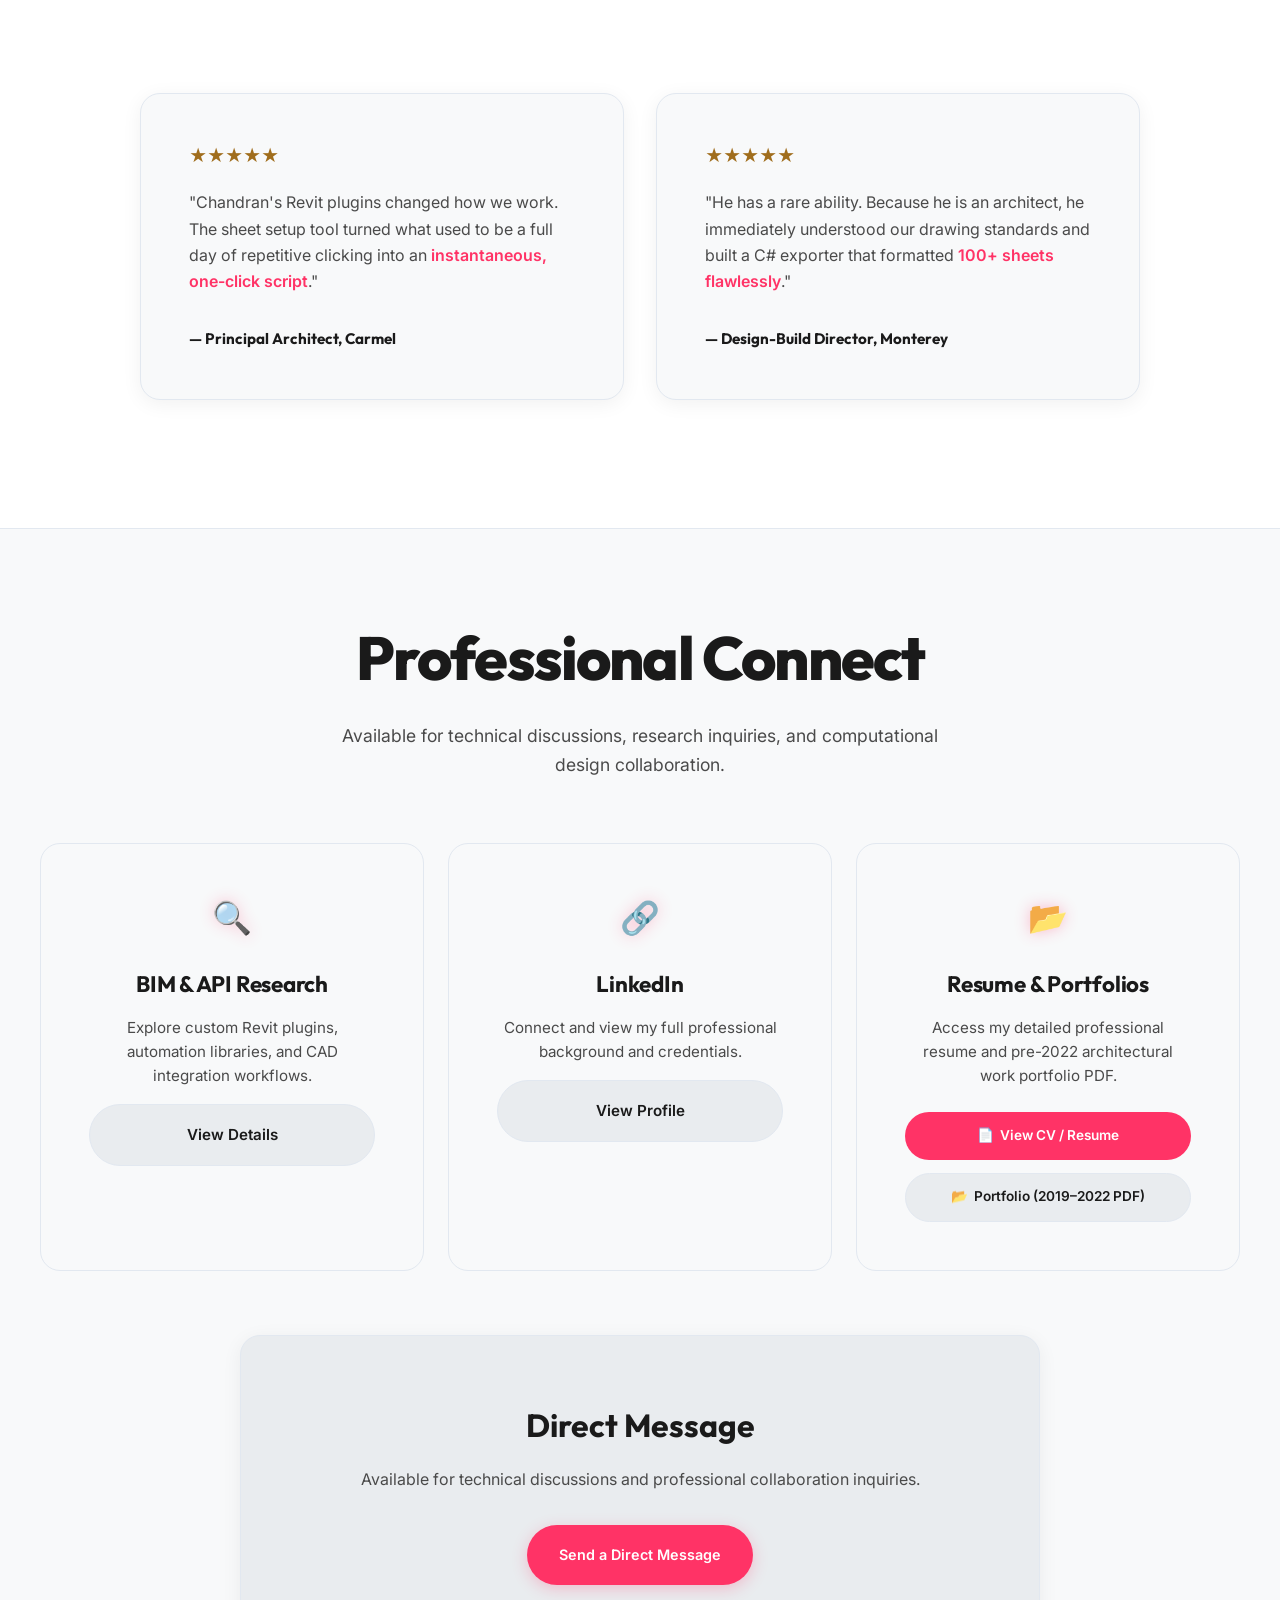
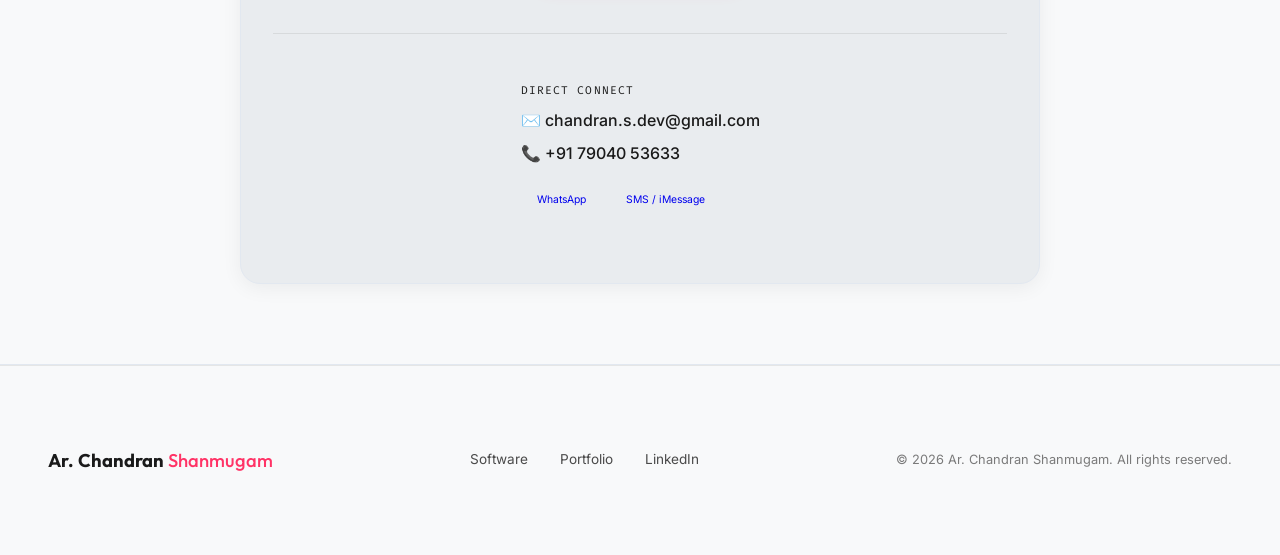
==== commit 300d6e7e: "feat: add LinkedIn feed integration script and update profile link to open in a new tab" ====
--- a/index.html
+++ b/index.html
@@ -224,7 +224,7 @@
         <!-- Live LinkedIn Badge Card Container -->
         <div class="linkedin-badge-wrapper" style="width: 100%; max-width: 320px; display: flex; justify-content: center; background: var(--surface-2); border: 1px solid var(--border); border-radius: var(--radius-lg); padding: 1.5rem 1rem; box-shadow: var(--shadow-sm);">
           <div class="LI-profile-badge" data-version="v1" data-size="medium" data-locale="en_US" data-type="vertical" data-theme="dark" data-vanity="ar-chandran-shanmugam-421b7b149">
-            <a class="LI-simple-link" href="https://in.linkedin.com/in/ar-chandran-shanmugam-421b7b149?trk=profile-badge">Ar. Chandran Shanmugam</a>
+            <a class="LI-simple-link" href="https://www.linkedin.com/in/ar-chandran-shanmugam-421b7b149" target="_blank">Ar. Chandran Shanmugam</a>
           </div>
         </div>
       </div>
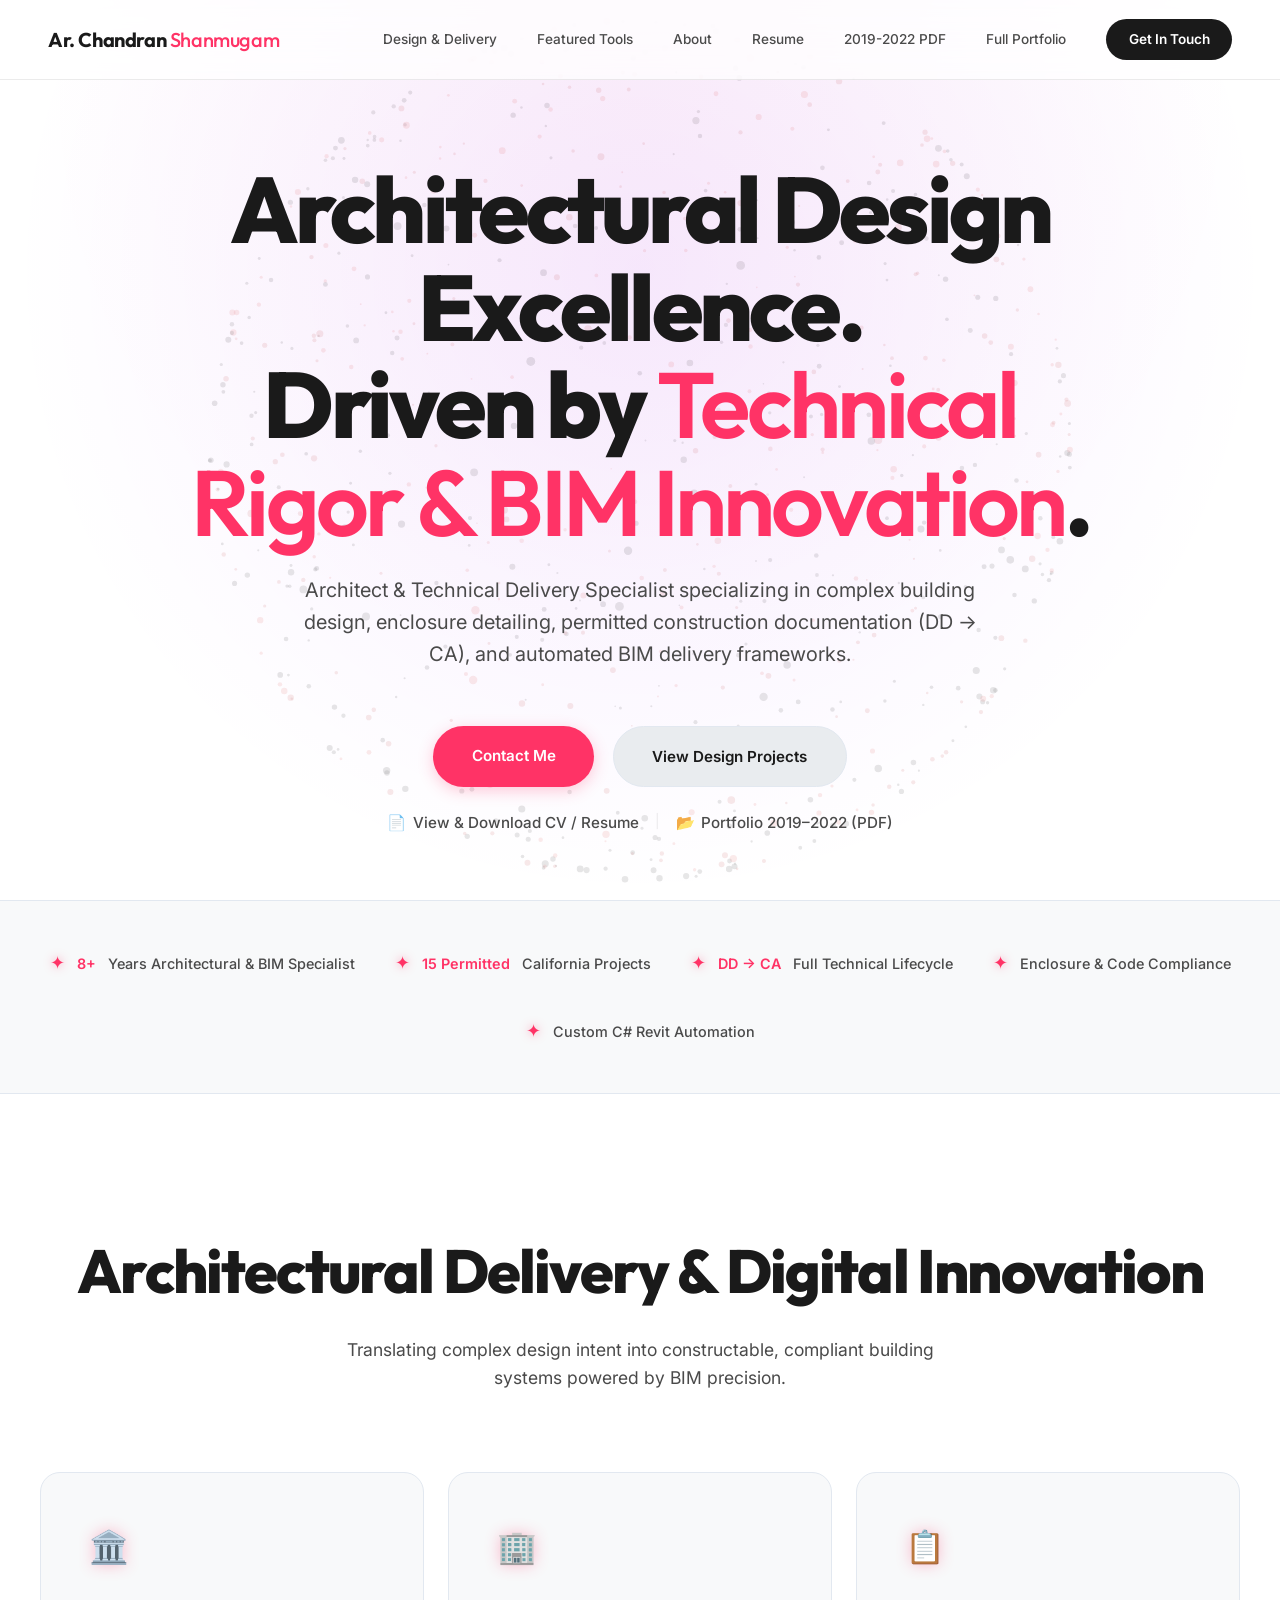
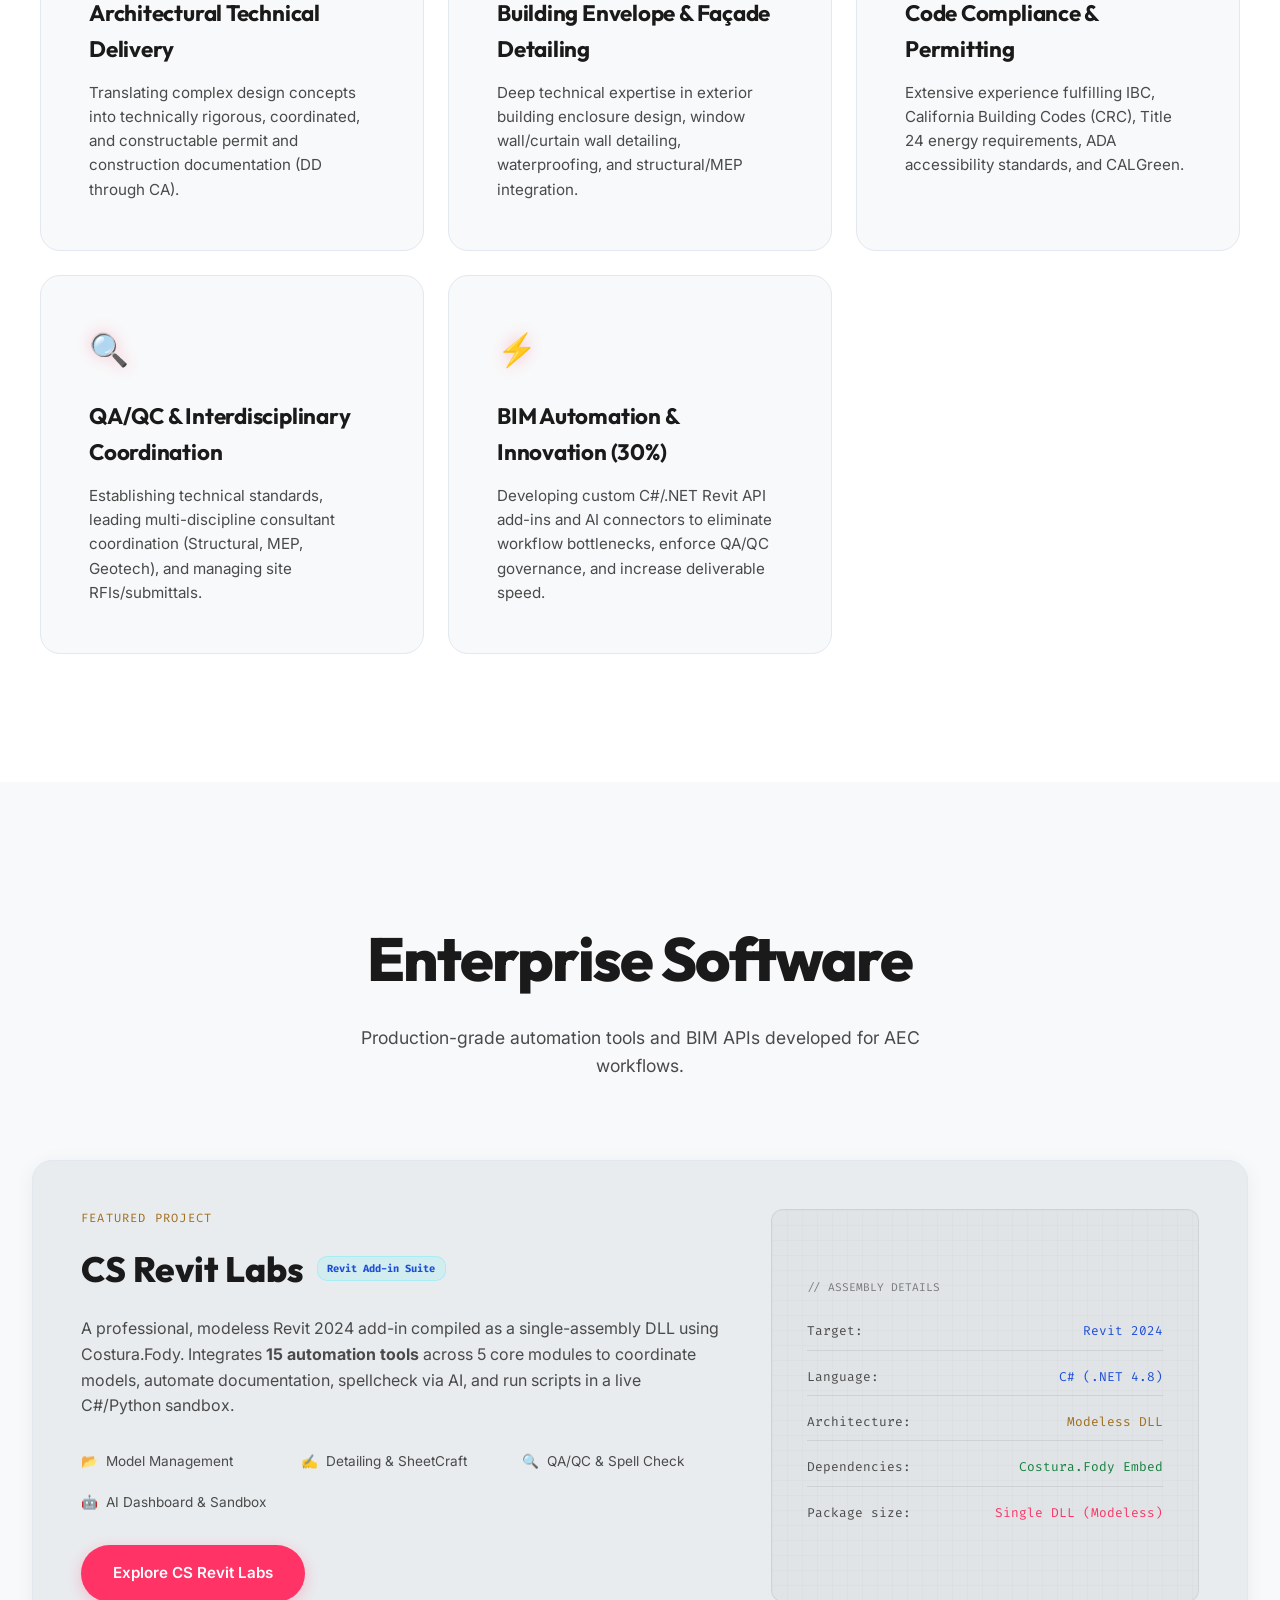
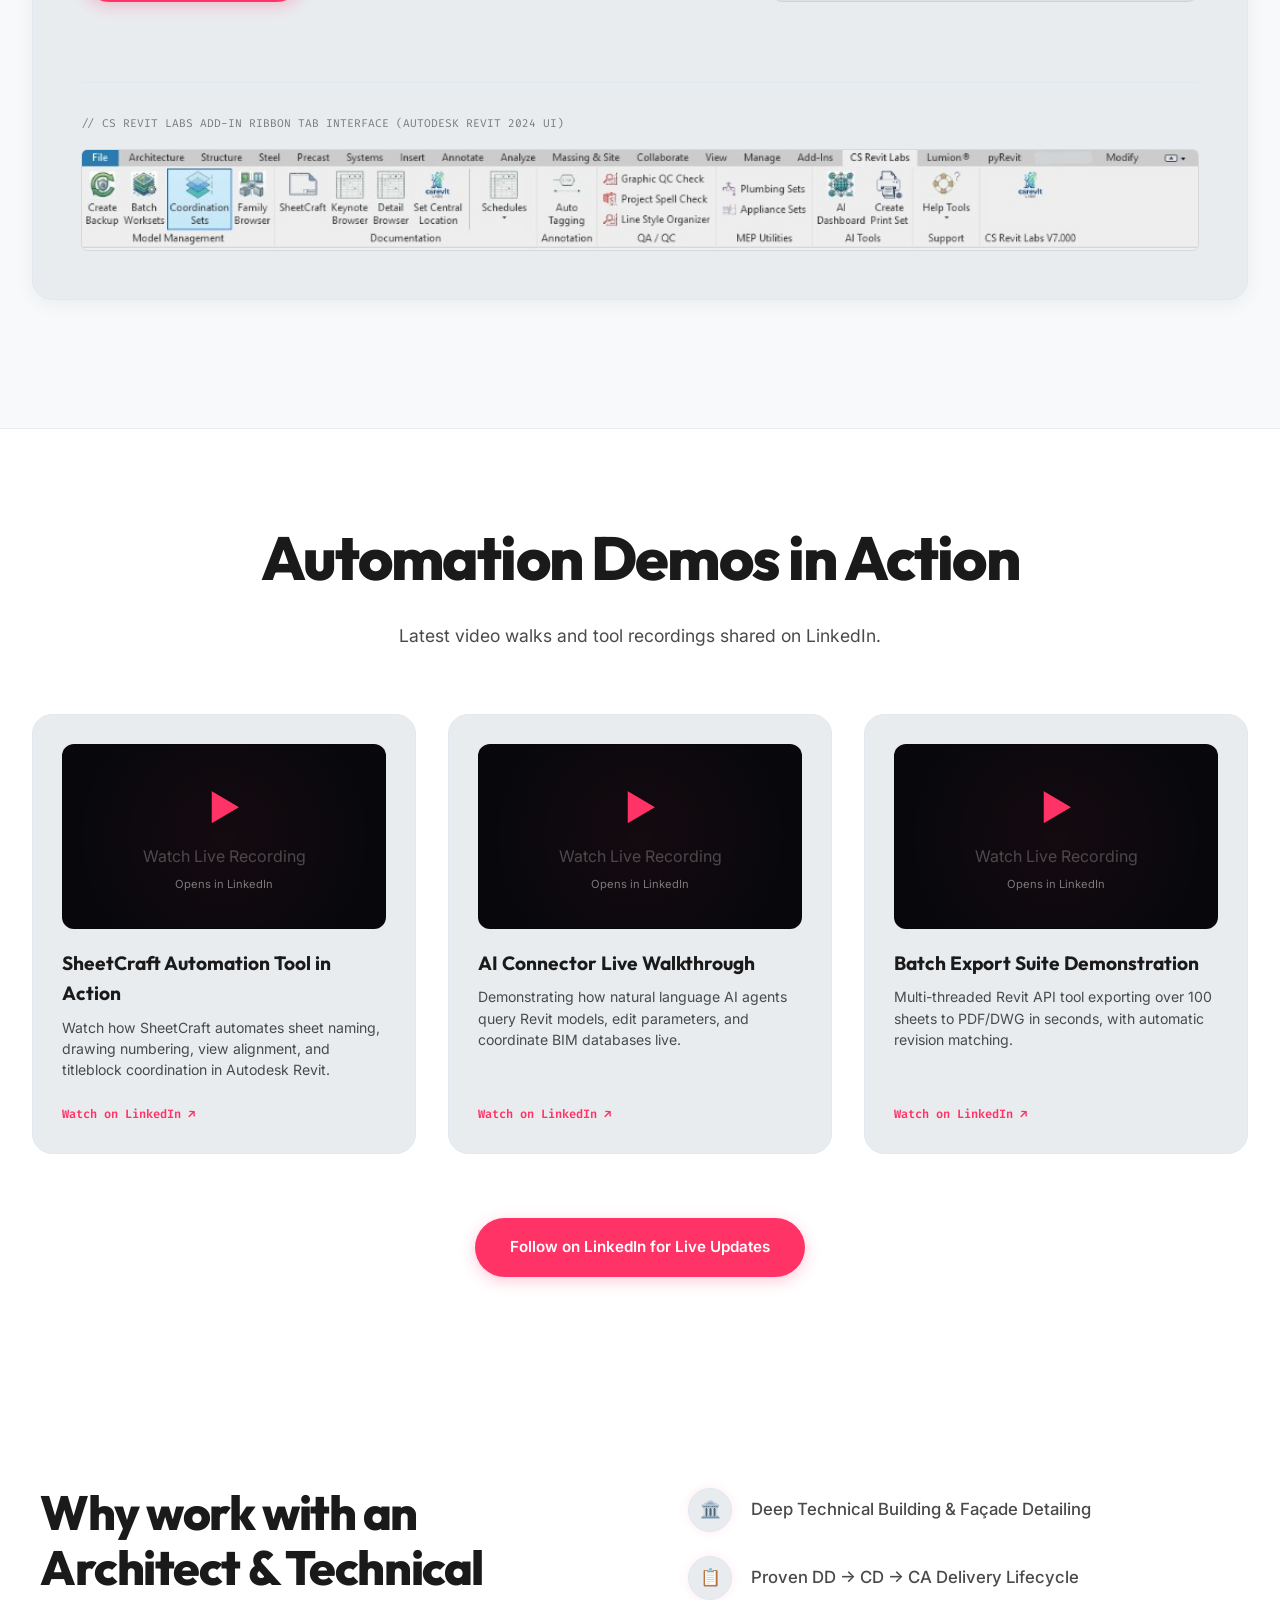
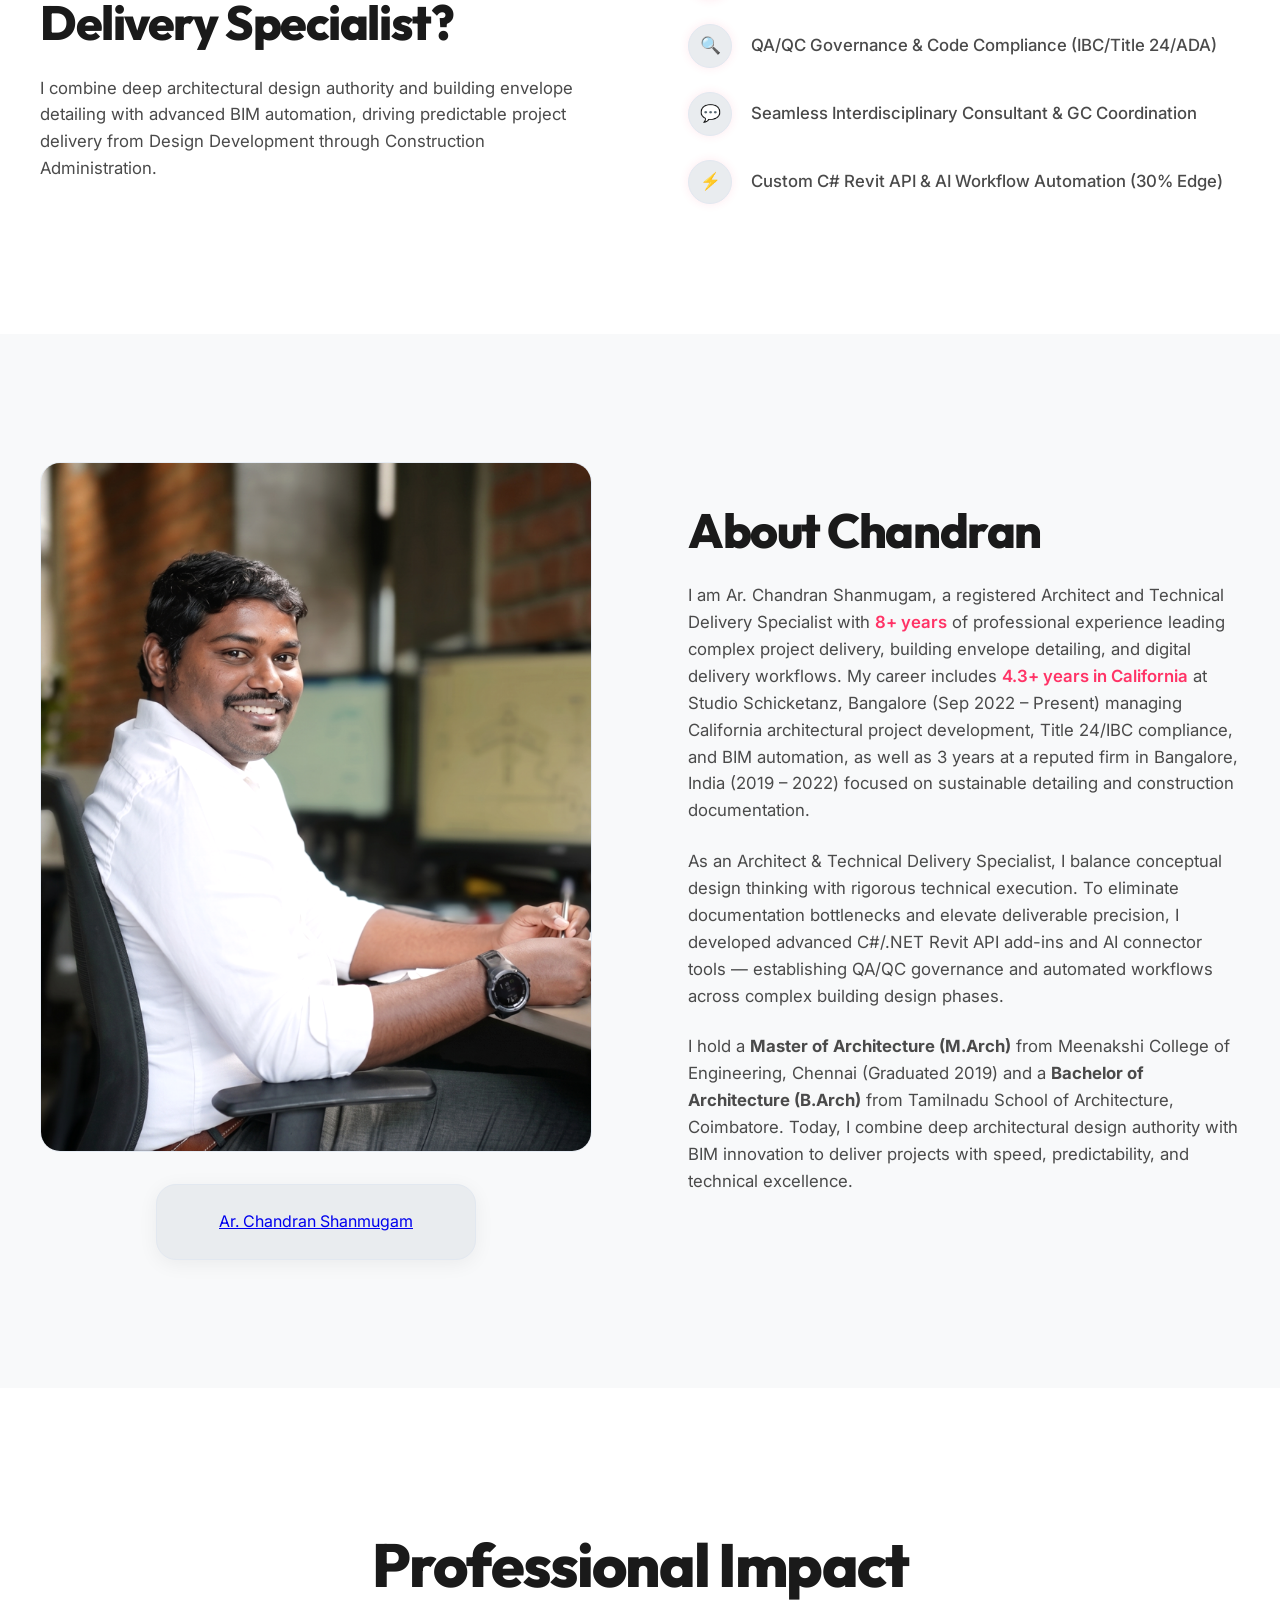
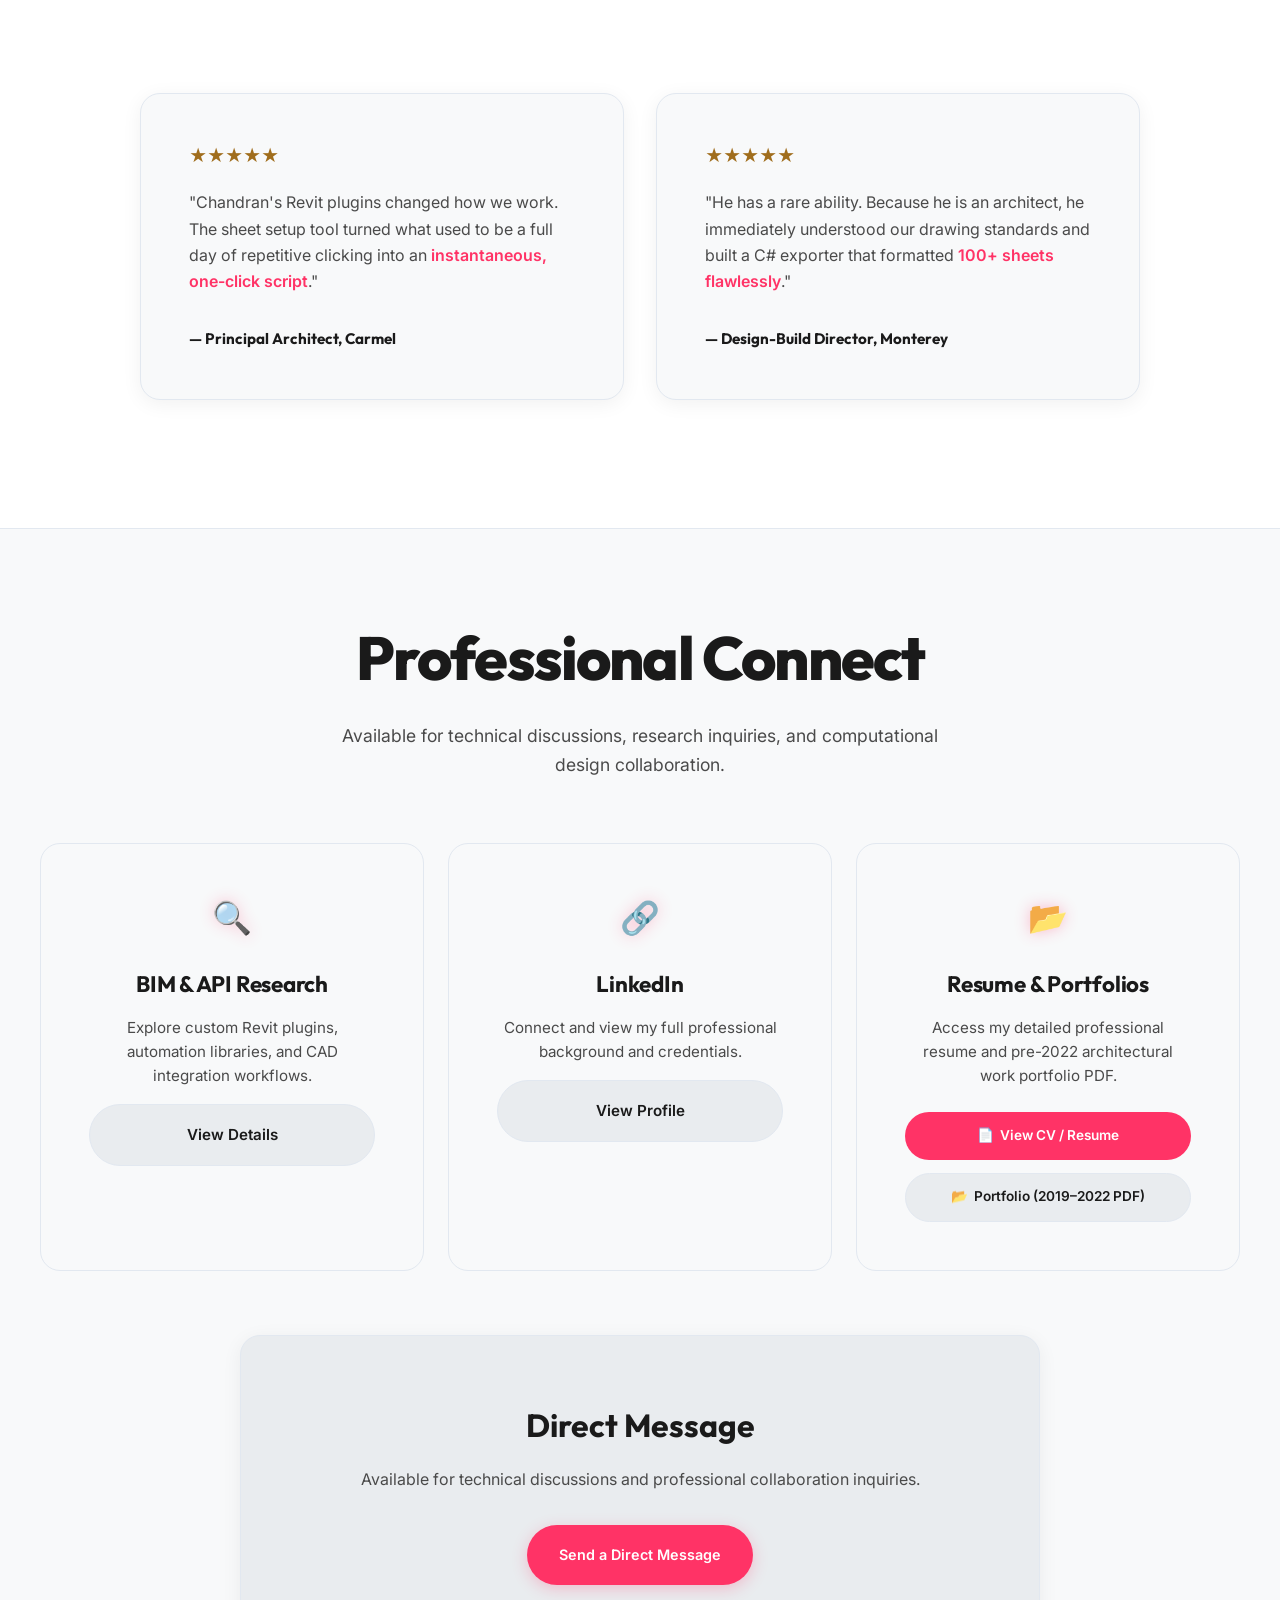
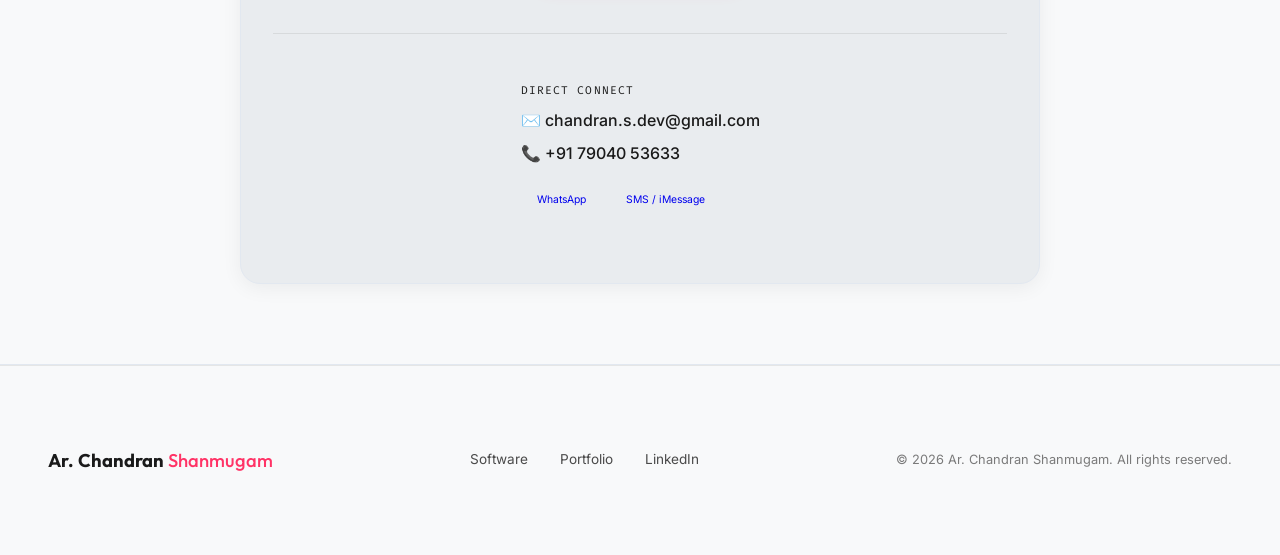
==== commit e4c536bd: "feat: implement new global and home styles, add LinkedIn feed integration, and update project discla" ====
--- a/index.html
+++ b/index.html
@@ -230,7 +230,7 @@
       </div>
       <div class="split-text">
         <h2 class="section-title">About Chandran</h2>
-        <p>I am Ar. Chandran Shanmugam, a registered Architect and Technical Delivery Specialist with <span class="hl dyn-exp-total">8+ years</span> of professional experience leading complex project delivery, building envelope detailing, and digital delivery workflows. My career includes <span class="hl dyn-exp-ca">3.5+ years in California</span> at Studio Schicketanz (Sep 2022 – Apr 2026) managing architectural project development, Title 24/IBC compliance, and BIM automation, as well as 3 years at a reputed firm in Bangalore, India (2019 – 2022) focused on sustainable detailing and construction documentation.</p>
+        <p>I am Ar. Chandran Shanmugam, a registered Architect and Technical Delivery Specialist with <span class="hl dyn-exp-total">8+ years</span> of professional experience leading complex project delivery, building envelope detailing, and digital delivery workflows. My career includes <span class="hl dyn-exp-ca">3.5+ years</span> at Studio Schicketanz, Bangalore (Sep 2022 – Present) managing California architectural project development, Title 24/IBC compliance, and BIM automation, as well as 3 years at a reputed firm in Bangalore, India (2019 – 2022) focused on sustainable detailing and construction documentation.</p>
         <p>As an Architect &amp; Technical Delivery Specialist, I balance conceptual design thinking with rigorous technical execution. To eliminate documentation bottlenecks and elevate deliverable precision, I developed advanced C#/.NET Revit API add-ins and AI connector tools — establishing QA/QC governance and automated workflows across complex building design phases.</p>
         <p>I hold a <strong>Master of Architecture (M.Arch)</strong> from Meenakshi College of Engineering, Chennai (Graduated 2019) and a <strong>Bachelor of Architecture (B.Arch)</strong> from Tamilnadu School of Architecture, Coimbatore. Today, I combine deep architectural design authority with BIM innovation to deliver projects with speed, predictability, and technical excellence.</p>
       </div>
--- a/css/global.css
+++ b/css/global.css
@@ -146,16 +146,17 @@
 .nav-cta {
   font-size: 0.85rem !important;
   font-weight: 600 !important;
-  color: #040406 !important;
+  color: var(--bg) !important;
   background: var(--text);
   border-radius: 40px;
   padding: 0.6rem 1.4rem;
-  transition: transform 0.2s, box-shadow 0.2s, background 0.2s !important;
+  transition: transform 0.2s, box-shadow 0.2s, background 0.2s, color 0.2s !important;
 }
 .nav-cta:hover { 
   transform: translateY(-2px); 
-  box-shadow: 0 0 15px rgba(255, 255, 255, 0.4); 
-  background: #ffffff;
+  box-shadow: 0 4px 15px rgba(255, 51, 102, 0.3); 
+  background: var(--crimson) !important;
+  color: #ffffff !important;
 }
 .nav-back {
   font-size: 0.85rem;
--- a/css/home.css
+++ b/css/home.css
@@ -6,7 +6,7 @@
   justify-content: center;
   align-items: center;
   text-align: center;
-  padding: 8rem 2rem 4rem;
+  padding: 10rem 2rem 4rem;
   position: relative;
   overflow: hidden;
   background: radial-gradient(circle at 50% 30%, rgba(143, 0, 255, 0.08) 0%, transparent 70%);
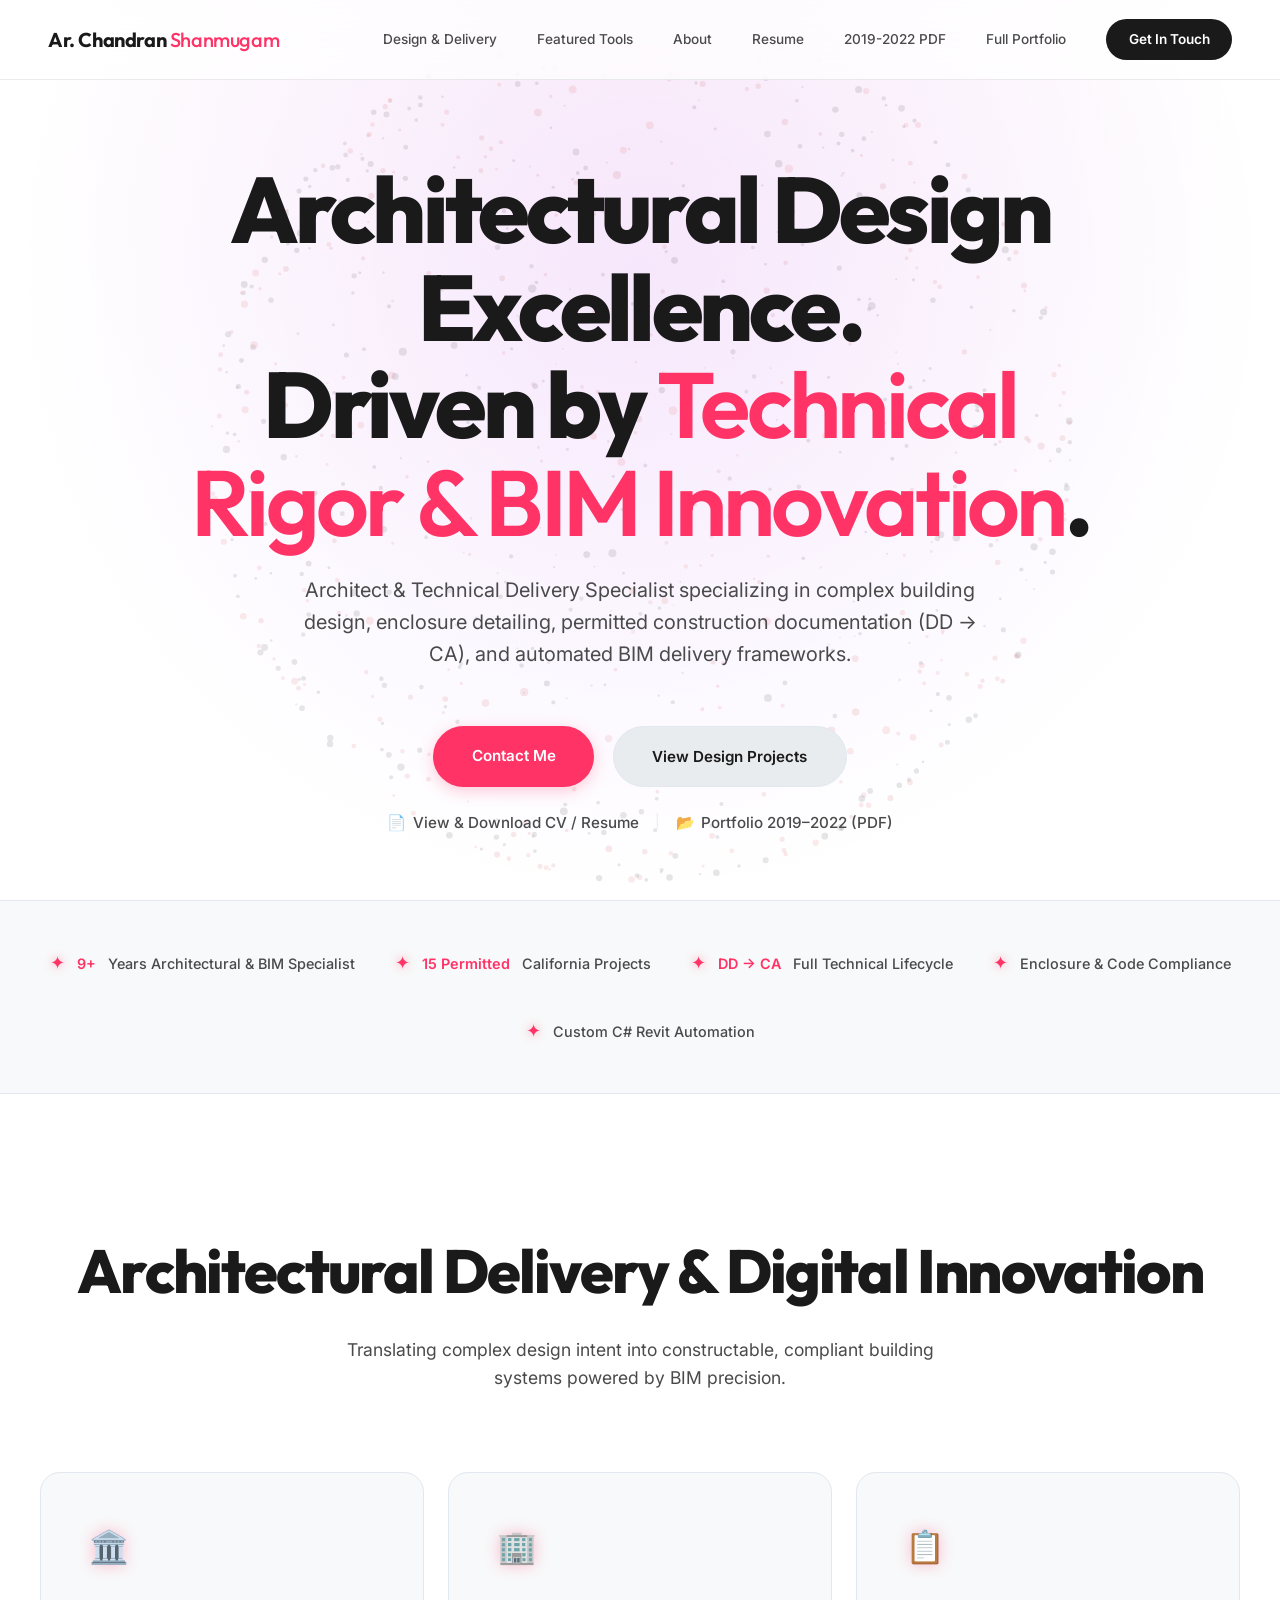
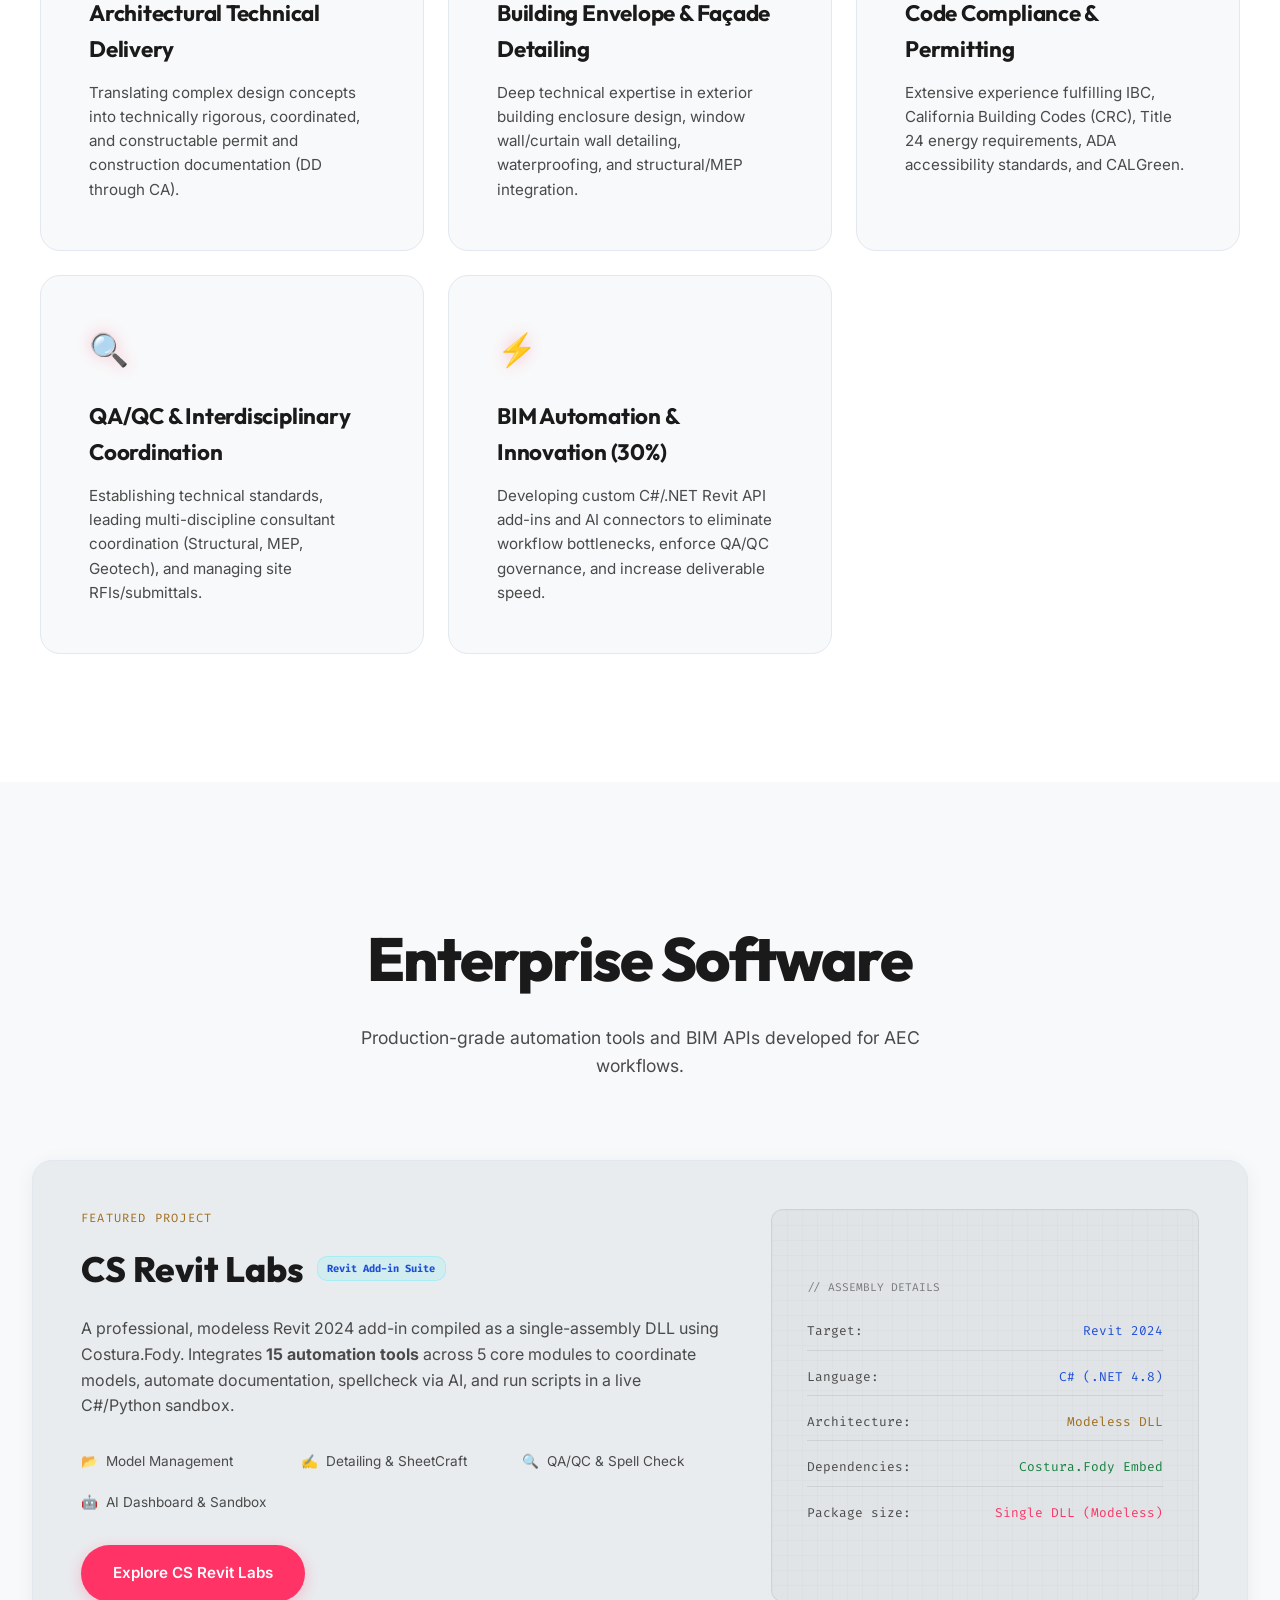
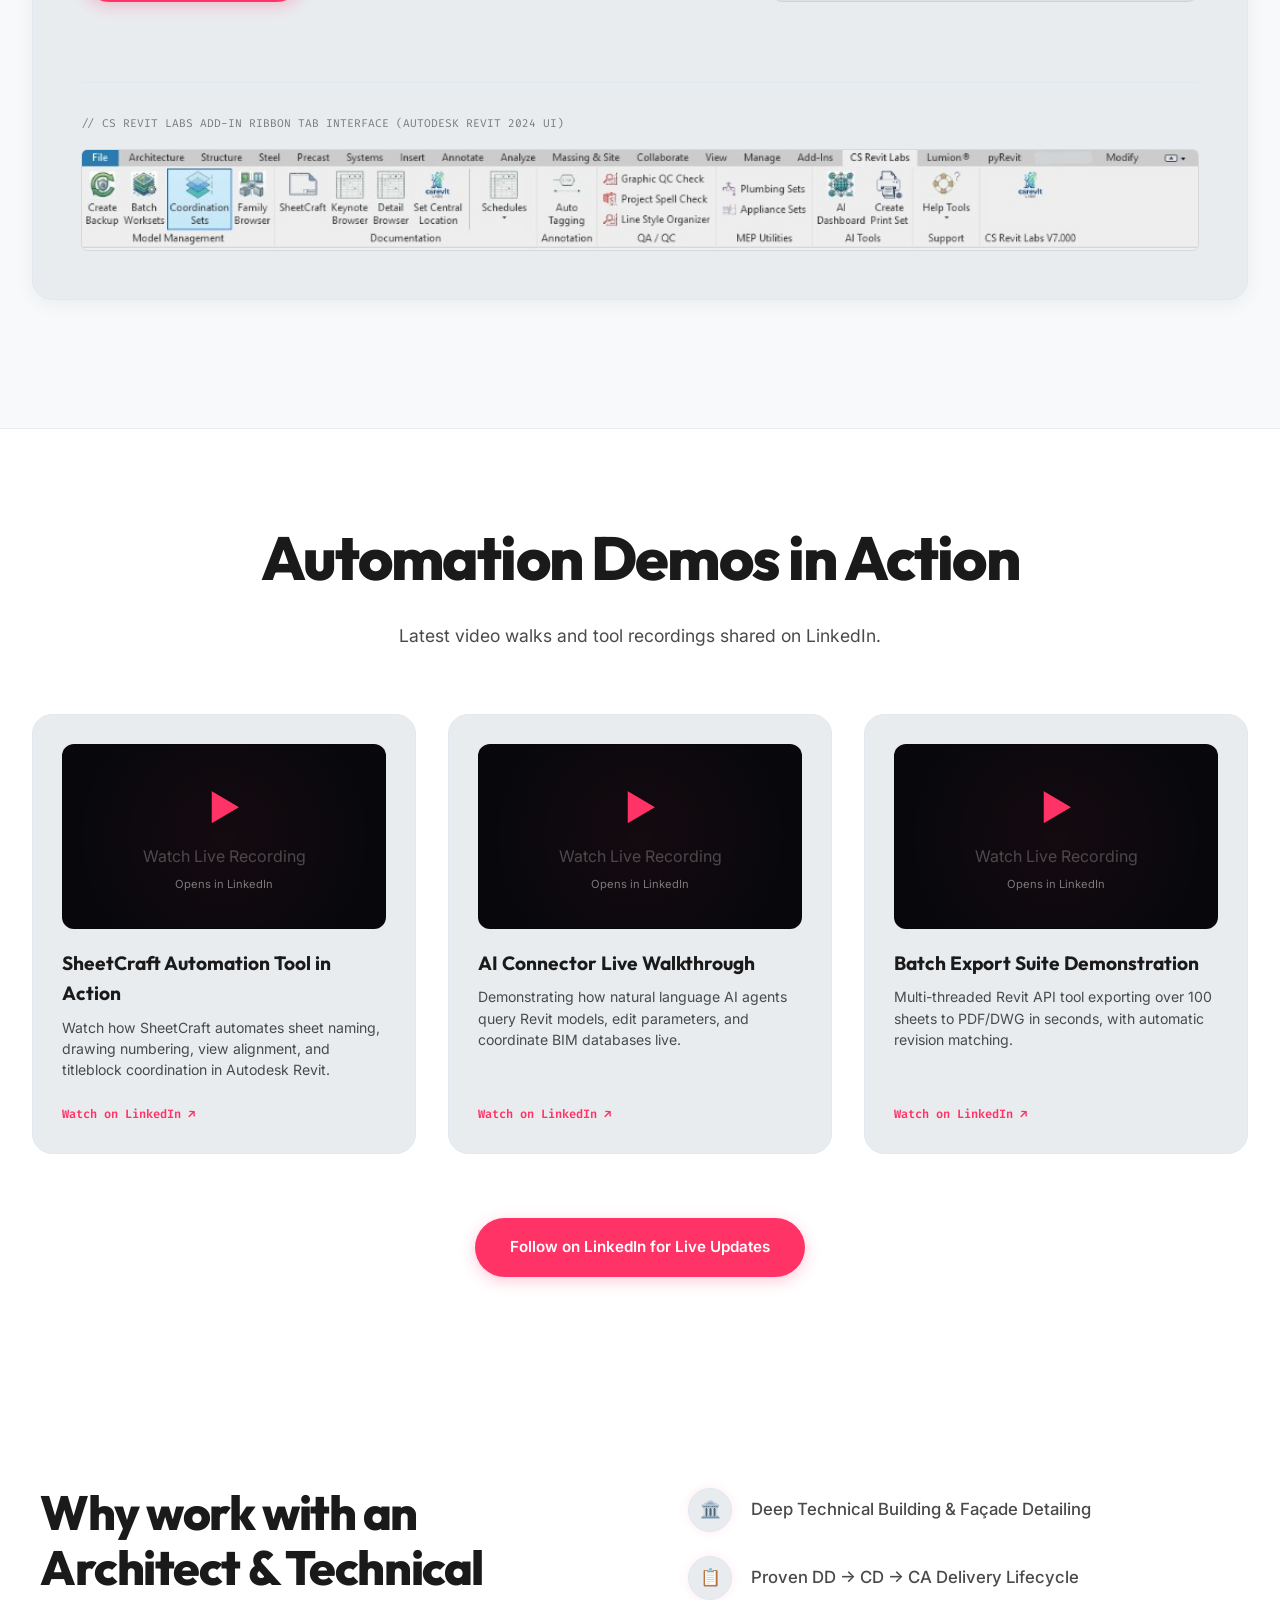
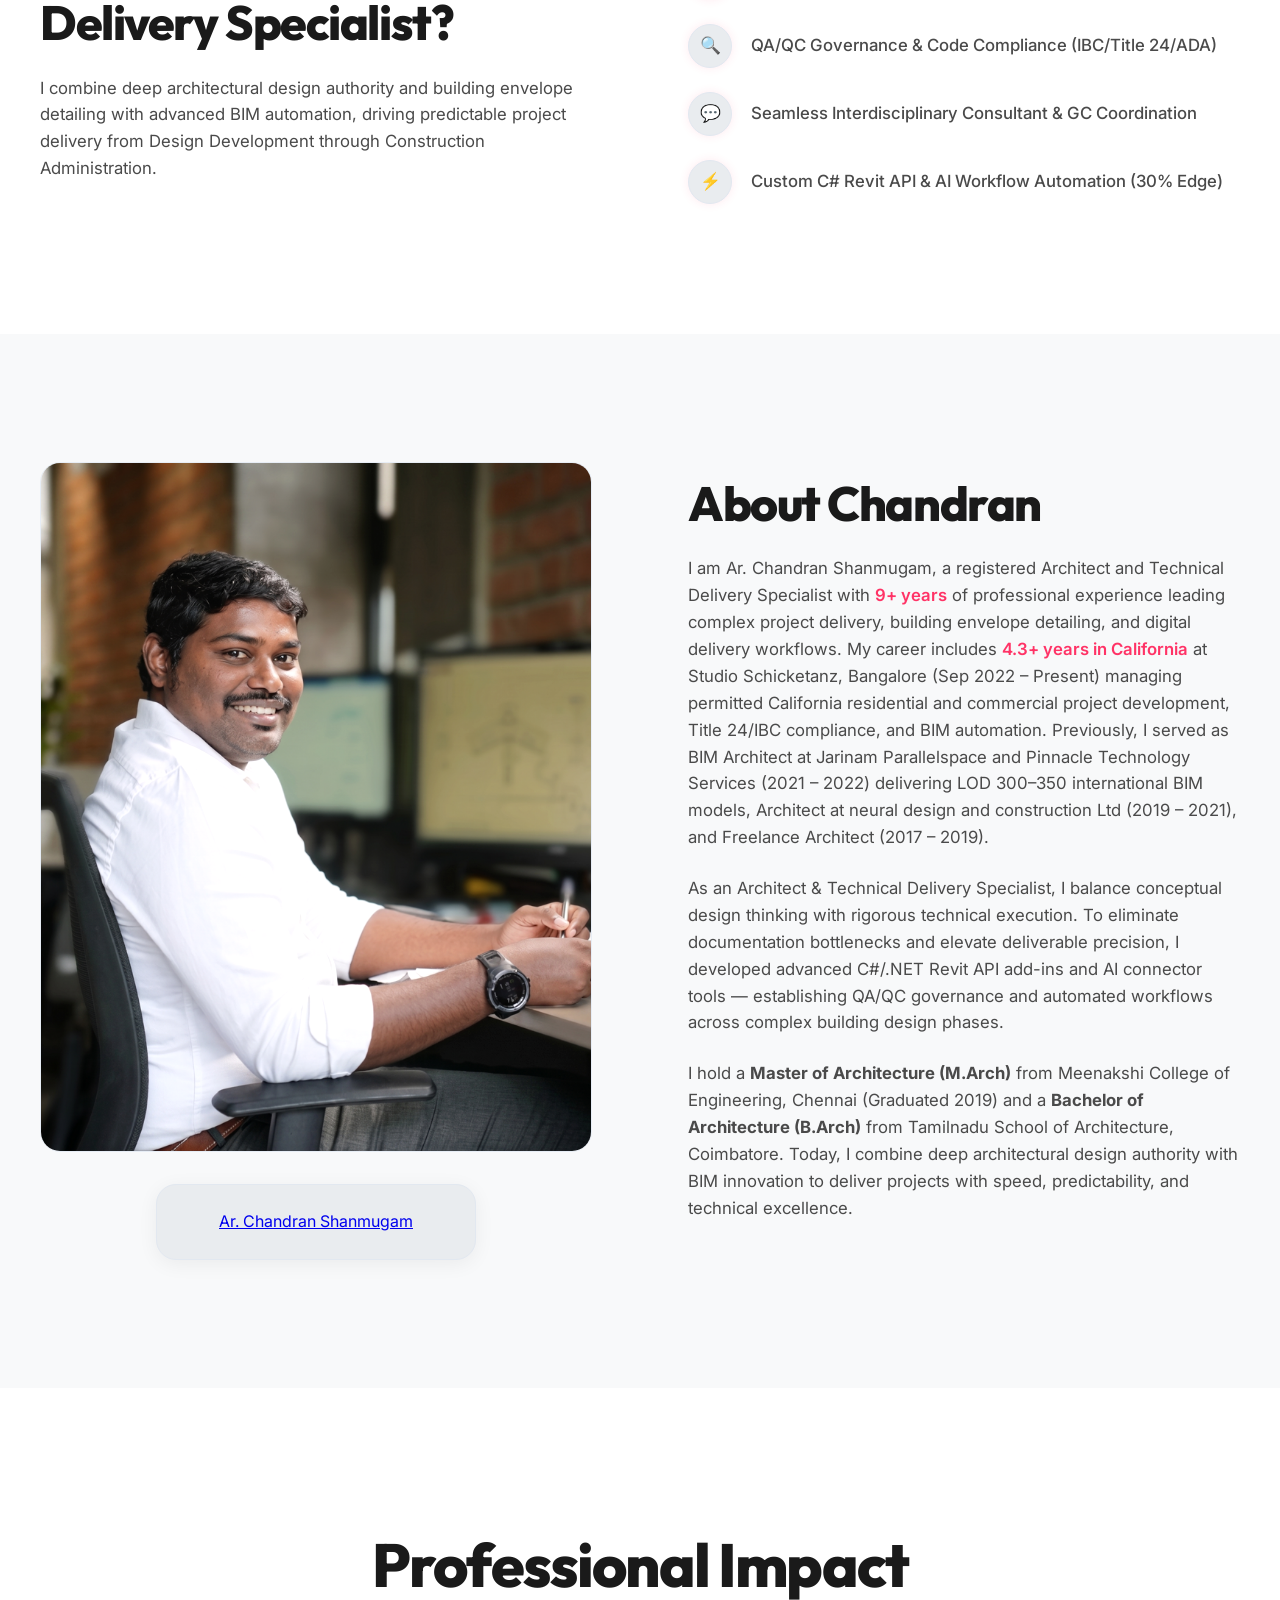
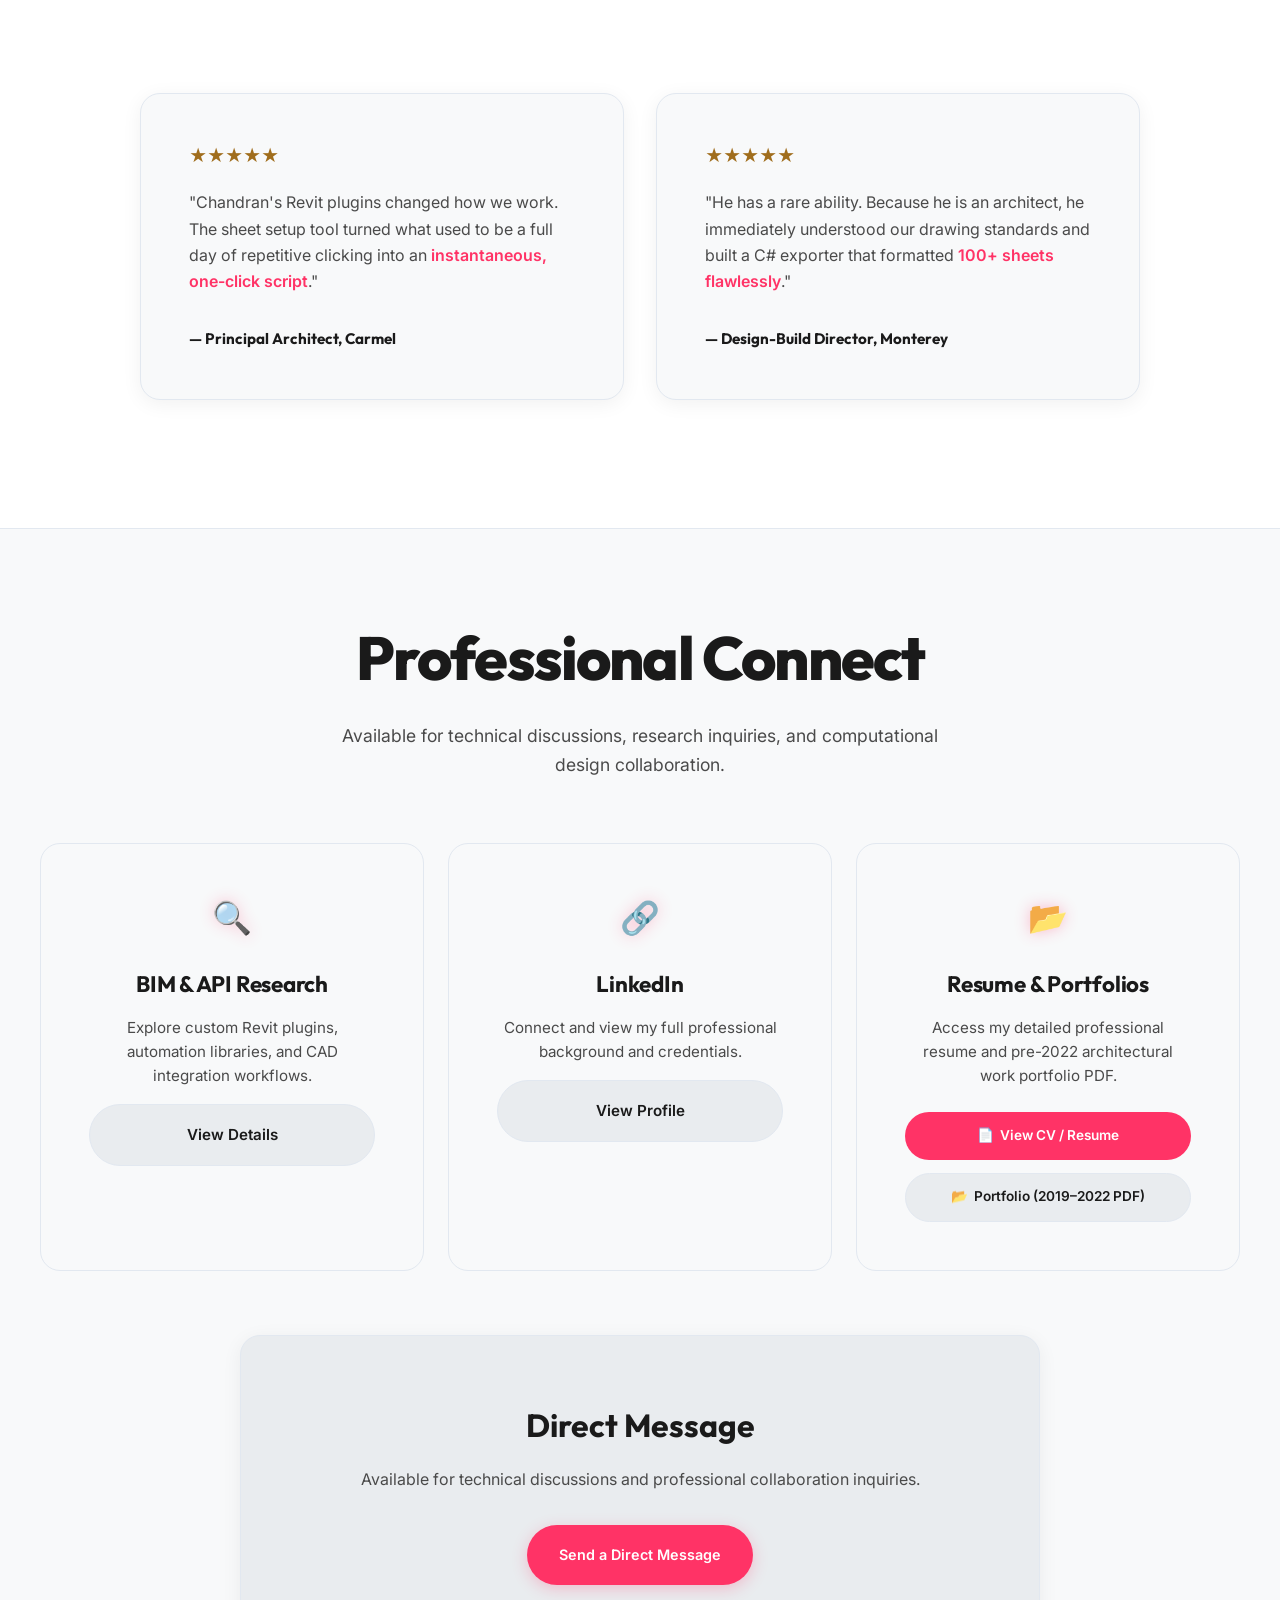
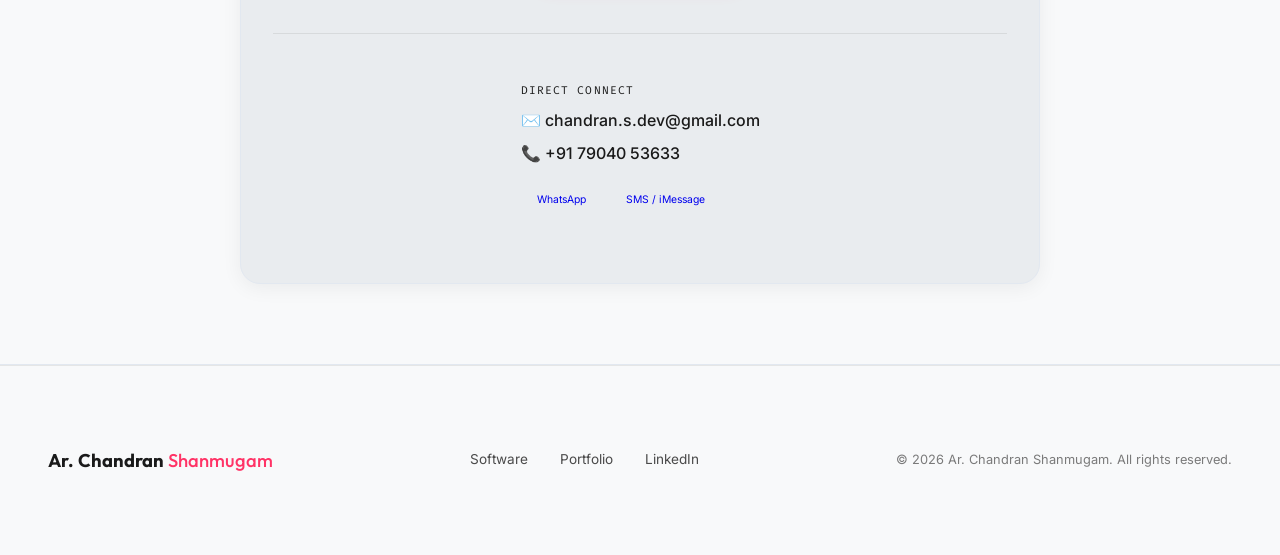
==== commit 260b06fe: "feat: add LinkedIn feed integration and dynamic professional experience calculator" ====
--- a/index.html
+++ b/index.html
@@ -230,7 +230,7 @@
       </div>
       <div class="split-text">
         <h2 class="section-title">About Chandran</h2>
-        <p>I am Ar. Chandran Shanmugam, a registered Architect and Technical Delivery Specialist with <span class="hl dyn-exp-total">8+ years</span> of professional experience leading complex project delivery, building envelope detailing, and digital delivery workflows. My career includes <span class="hl dyn-exp-ca">3.5+ years</span> at Studio Schicketanz, Bangalore (Sep 2022 – Present) managing California architectural project development, Title 24/IBC compliance, and BIM automation, as well as 3 years at a reputed firm in Bangalore, India (2019 – 2022) focused on sustainable detailing and construction documentation.</p>
+        <p>I am Ar. Chandran Shanmugam, a registered Architect and Technical Delivery Specialist with <span class="hl dyn-exp-total">8+ years</span> of professional experience leading complex project delivery, building envelope detailing, and digital delivery workflows. My career includes <span class="hl dyn-exp-ca">3.5+ years</span> at Studio Schicketanz, Bangalore (Sep 2022 – Present) managing permitted California residential and commercial project development, Title 24/IBC compliance, and BIM automation. Previously, I served as BIM Architect at Jarinam Parallelspace and Pinnacle Technology Services (2021 – 2022) delivering LOD 300–350 international BIM models, Architect at neural design and construction Ltd (2019 – 2021), and Freelance Architect (2017 – 2019).</p>
         <p>As an Architect &amp; Technical Delivery Specialist, I balance conceptual design thinking with rigorous technical execution. To eliminate documentation bottlenecks and elevate deliverable precision, I developed advanced C#/.NET Revit API add-ins and AI connector tools — establishing QA/QC governance and automated workflows across complex building design phases.</p>
         <p>I hold a <strong>Master of Architecture (M.Arch)</strong> from Meenakshi College of Engineering, Chennai (Graduated 2019) and a <strong>Bachelor of Architecture (B.Arch)</strong> from Tamilnadu School of Architecture, Coimbatore. Today, I combine deep architectural design authority with BIM innovation to deliver projects with speed, predictability, and technical excellence.</p>
       </div>
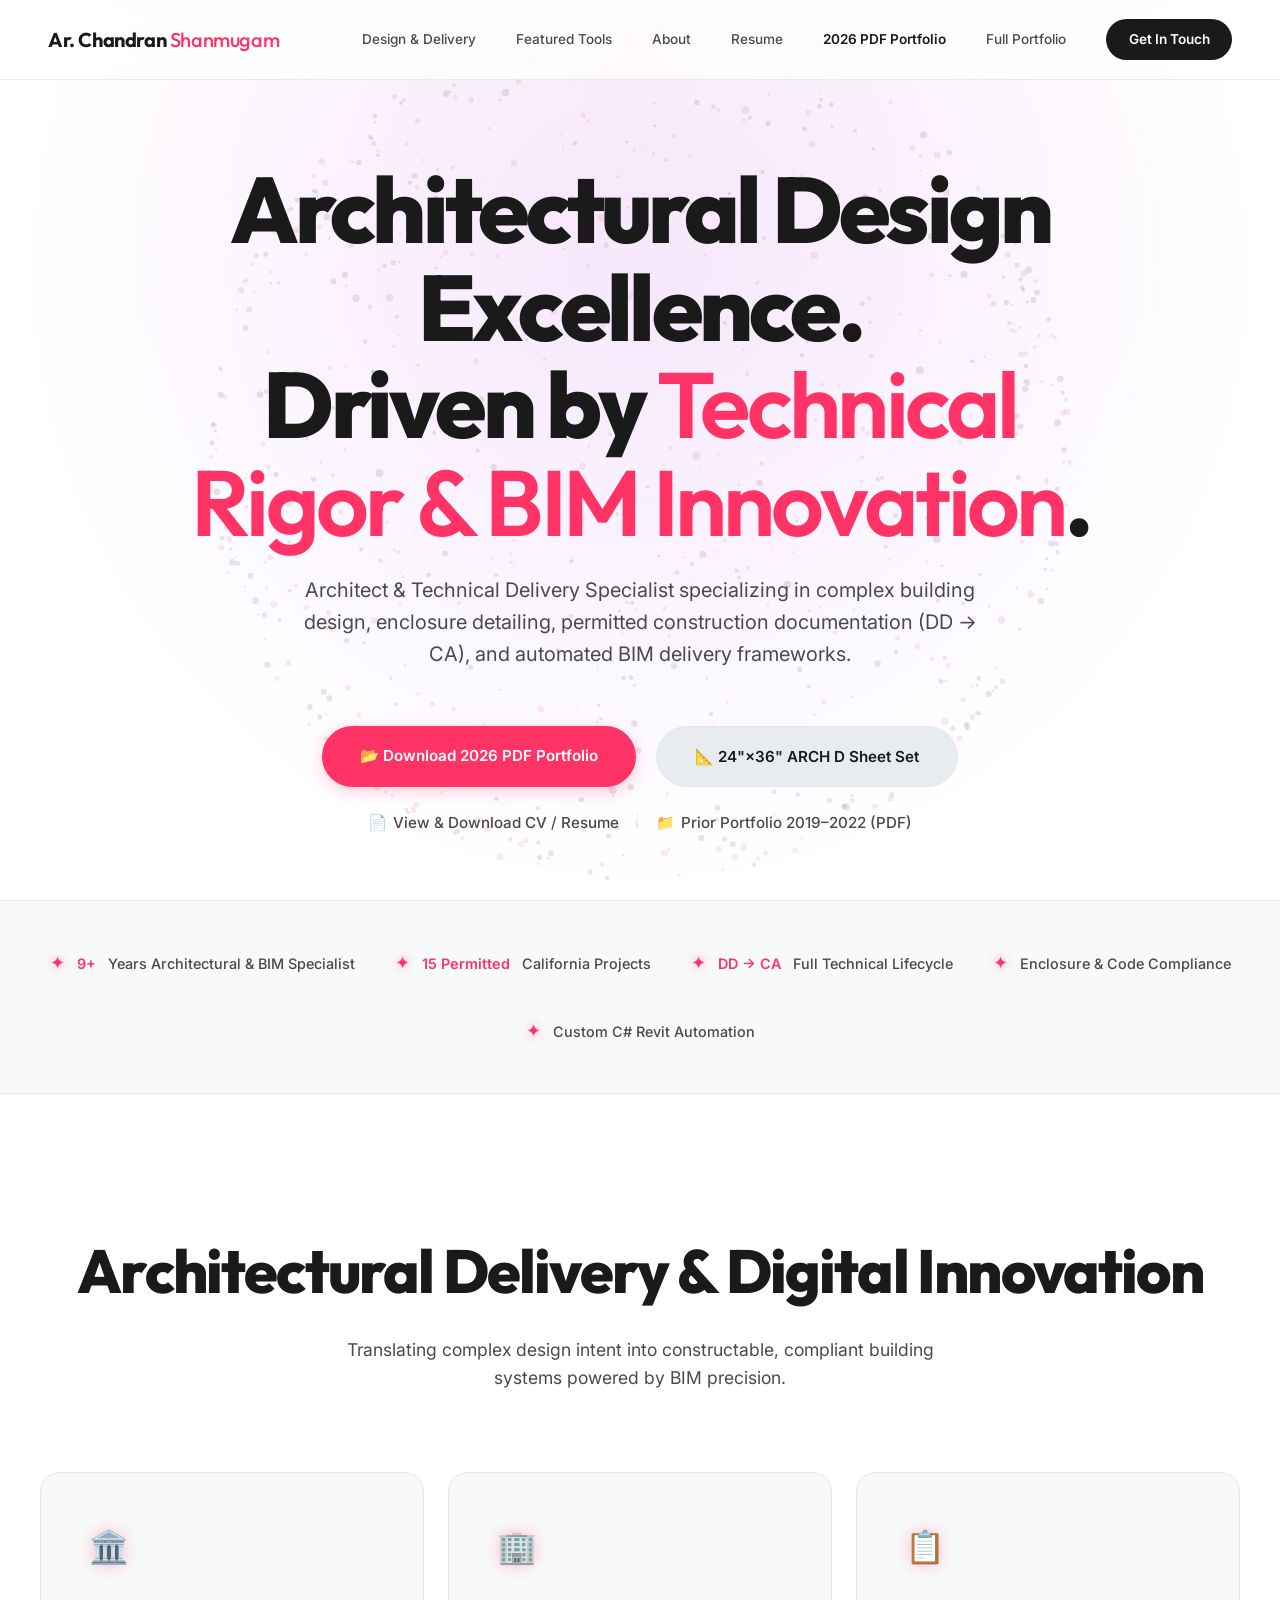
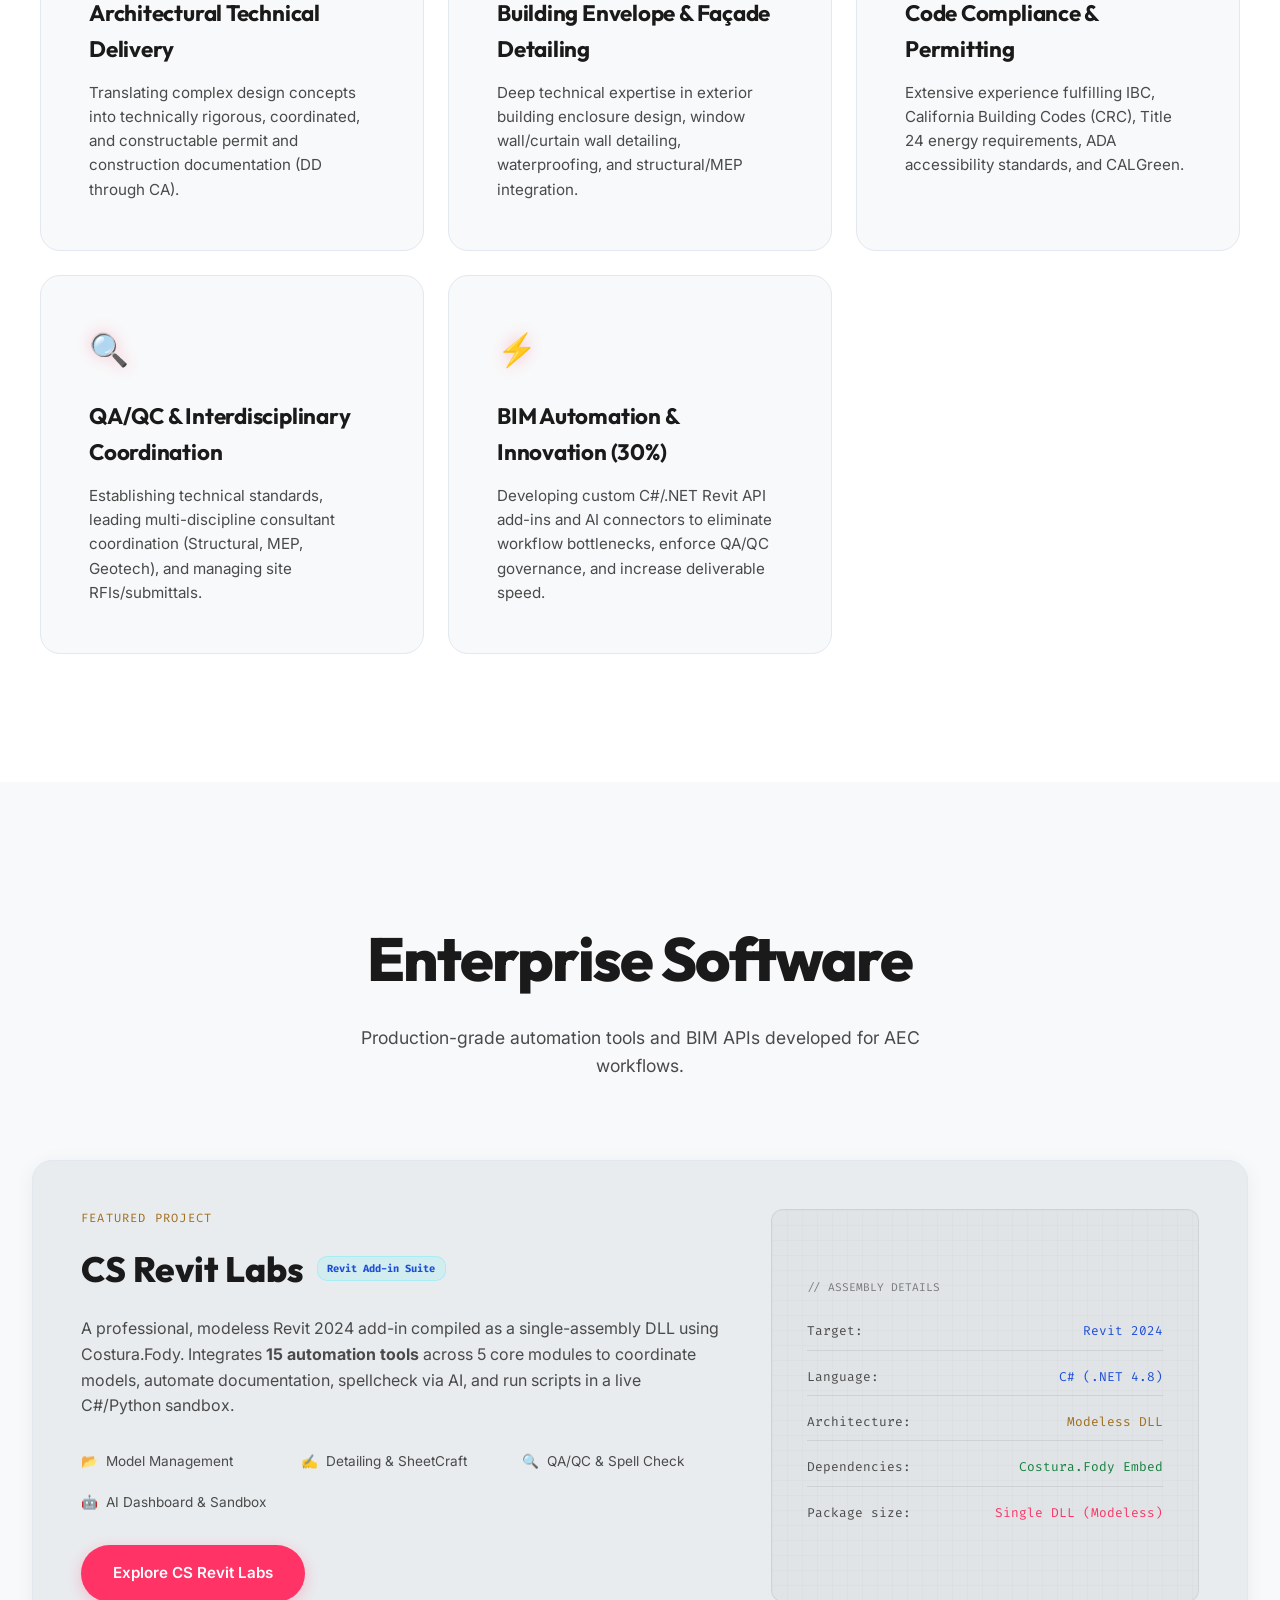
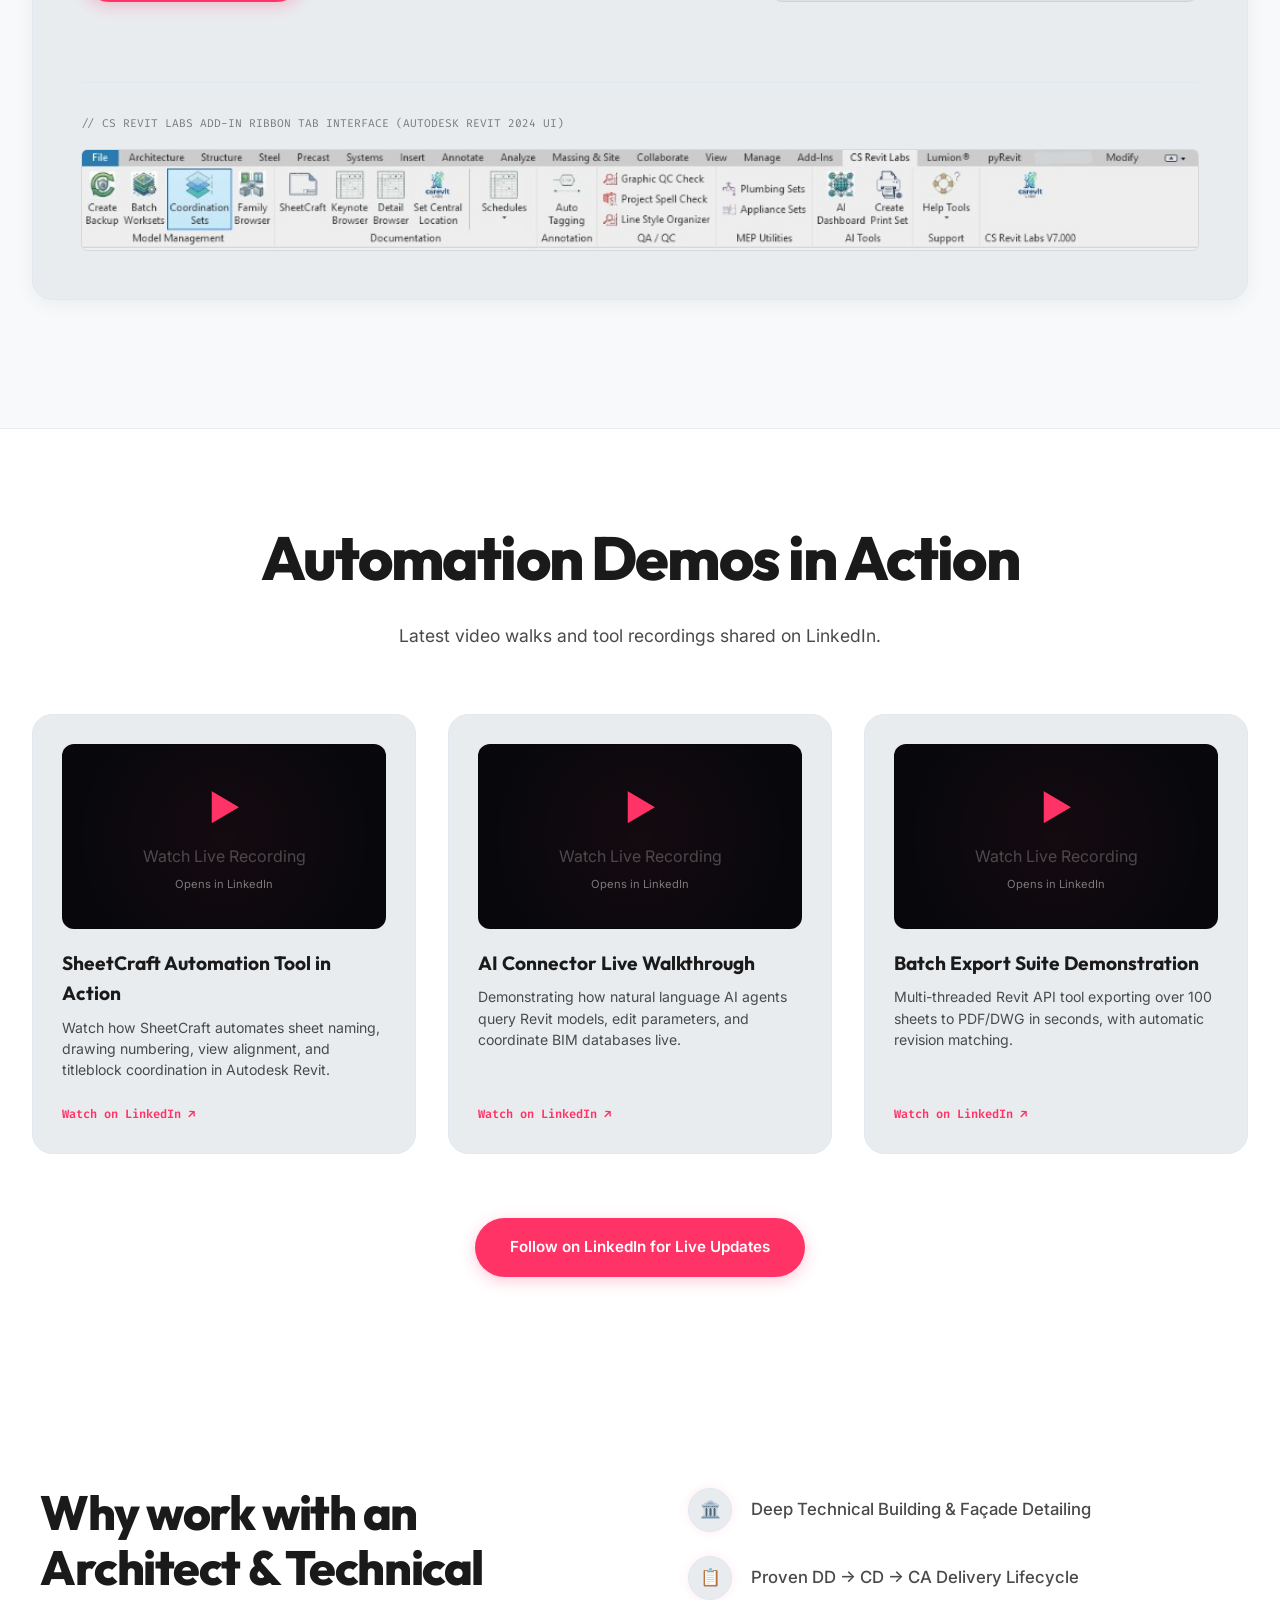
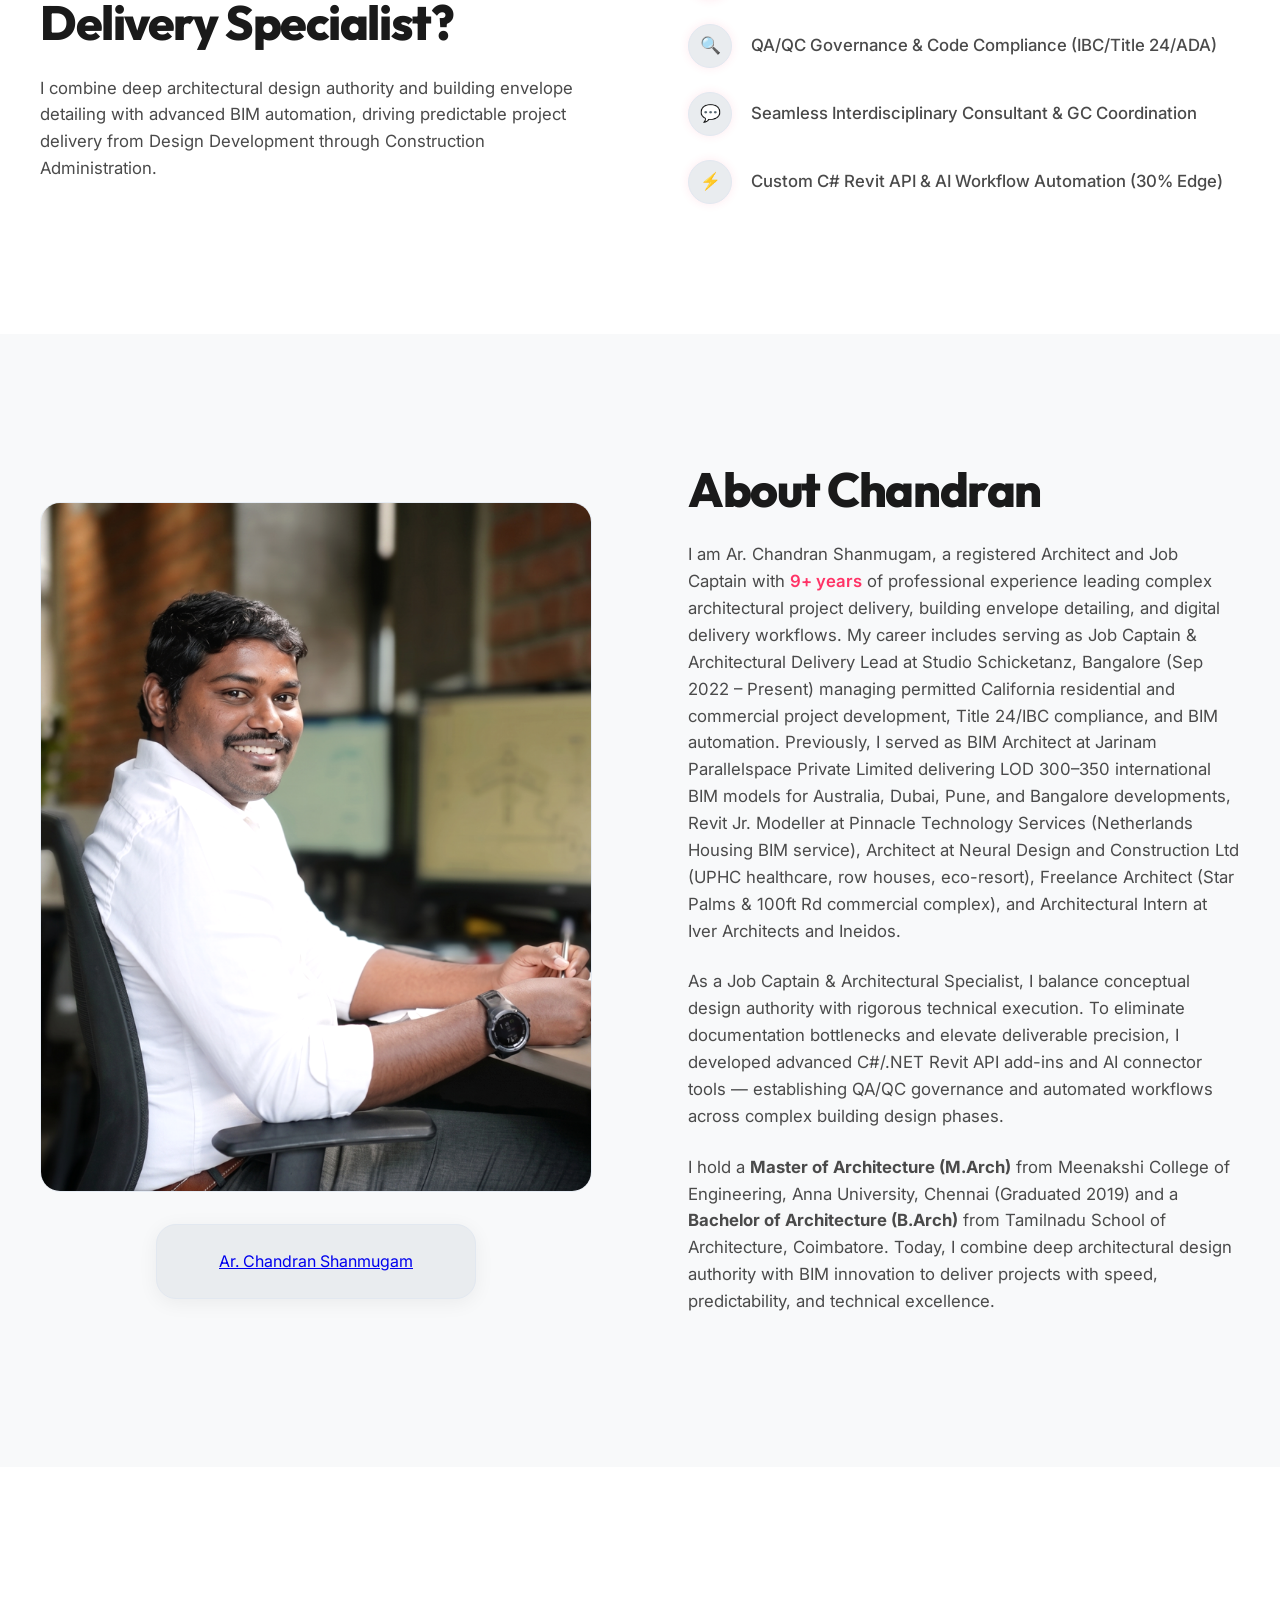
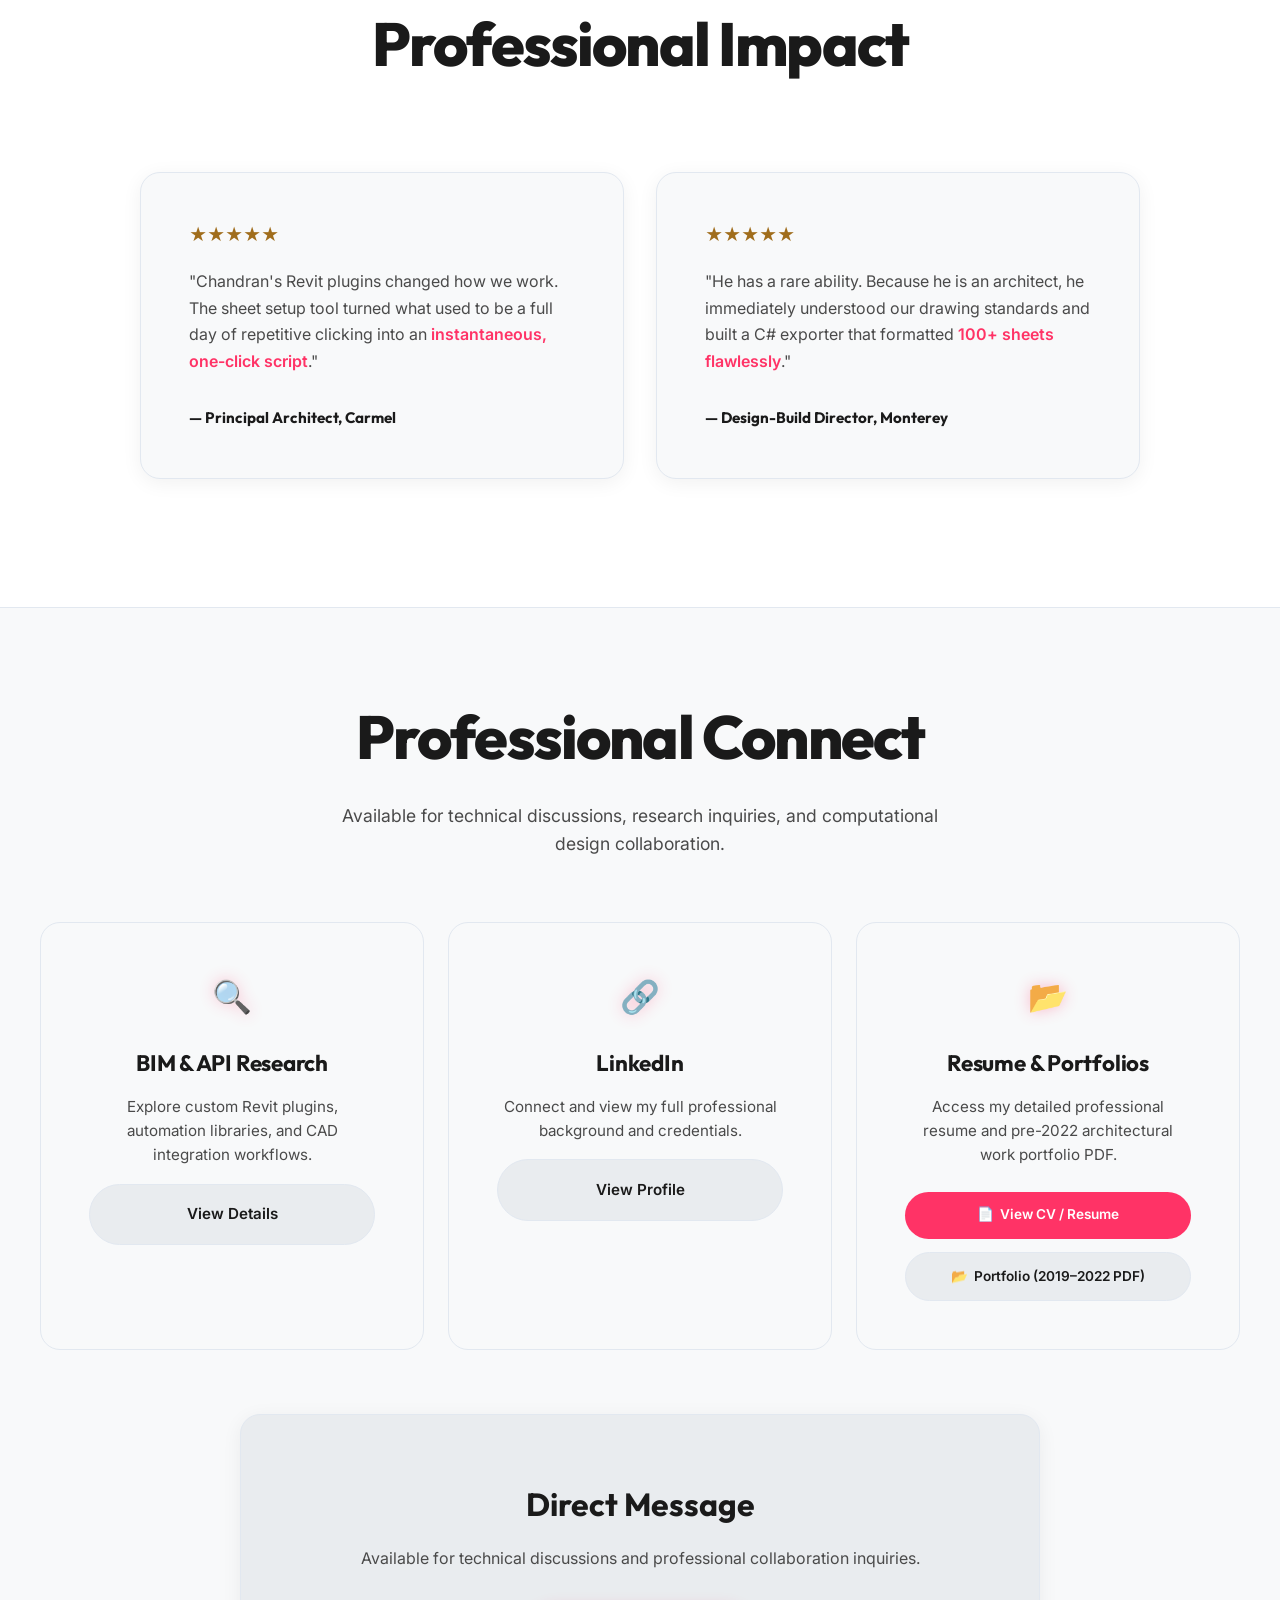
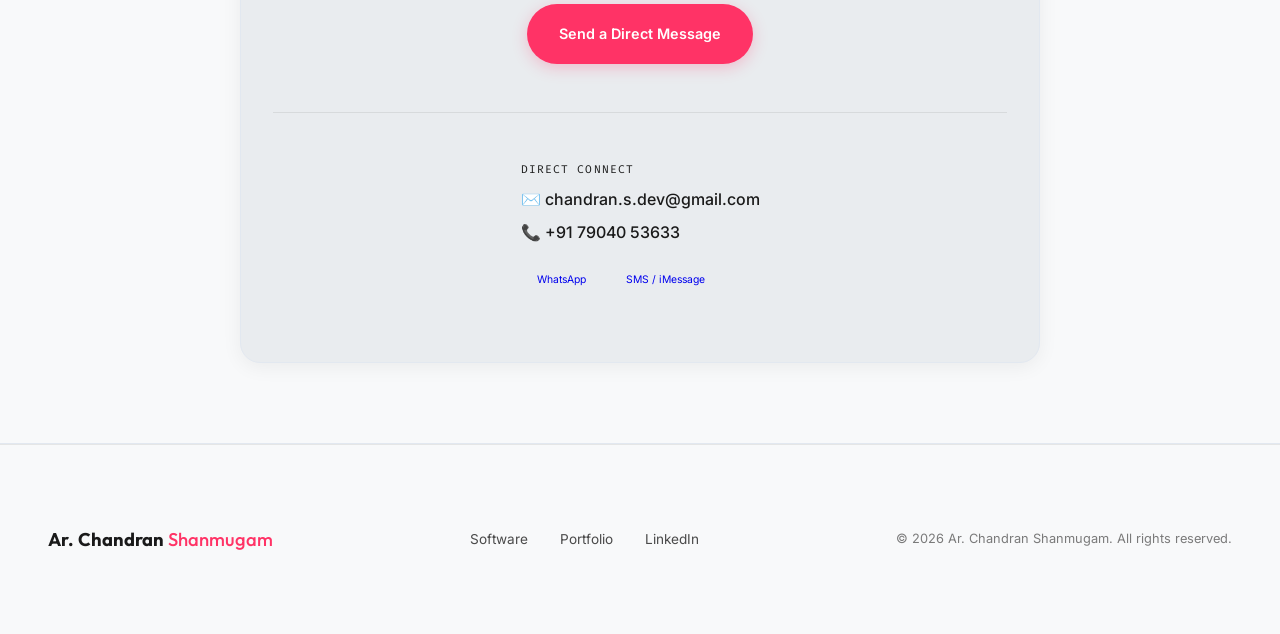
==== commit 69498a5e: "feat: add PDF portfolio and resume generation scripts, output documents, and LinkedIn feed integrati" ====
--- a/index.html
+++ b/index.html
@@ -34,7 +34,7 @@
       <a href="#work">Featured Tools</a>
       <a href="#about">About</a>
       <a href="docs/Ar_Chandran_Shanmugam_Resume.pdf" target="_blank">Resume</a>
-      <a href="docs/Portfolio_2019_to_2022.pdf" target="_blank">2019-2022 PDF</a>
+      <a href="docs/Ar_Chandran_Shanmugam_Portfolio_2026.pdf" target="_blank" style="color: var(--vibrant-blue); font-weight: 600;">2026 PDF Portfolio</a>
       <a href="portfolio.html">Full Portfolio</a>
       <a href="#contact" class="nav-cta">Get In Touch</a>
     </div>
@@ -48,8 +48,8 @@
       <h1 class="hero-title">Architectural Design Excellence.<br>Driven by <span class="hl">Technical Rigor &amp; BIM Innovation</span>.</h1>
       <p class="hero-sub">Architect &amp; Technical Delivery Specialist specializing in complex building design, enclosure detailing, permitted construction documentation (DD → CA), and automated BIM delivery frameworks.</p>
       <div class="hero-actions" style="margin-bottom: 1.5rem;">
-        <a href="#contact" class="btn-primary">Contact Me</a>
-        <a href="portfolio.html" class="btn-secondary">View Design Projects</a>
+        <a href="docs/Ar_Chandran_Shanmugam_Portfolio_2026.pdf" target="_blank" class="btn-primary">📂 Download 2026 PDF Portfolio</a>
+        <a href="docs/Ar_Chandran_Shanmugam_Portfolio_ARCH_D_24x36.pdf" target="_blank" class="btn-secondary">📐 24"×36" ARCH D Sheet Set</a>
       </div>
       <div style="margin-top: 1rem; font-size: 0.95rem; display: flex; flex-wrap: wrap; justify-content: center; gap: 1rem;">
         <a href="docs/Ar_Chandran_Shanmugam_Resume.pdf" target="_blank" style="color: var(--text-muted); text-decoration: none; display: inline-flex; align-items: center; gap: 0.4rem; font-weight: 500; transition: color 0.2s;" onmouseover="this.style.color='var(--crimson)'" onmouseout="this.style.color='var(--text-muted)'">
@@ -57,7 +57,7 @@
         </a>
         <span style="color: var(--border-dim); font-size: 0.85rem;">|</span>
         <a href="docs/Portfolio_2019_to_2022.pdf" target="_blank" style="color: var(--text-muted); text-decoration: none; display: inline-flex; align-items: center; gap: 0.4rem; font-weight: 500; transition: color 0.2s;" onmouseover="this.style.color='var(--crimson)'" onmouseout="this.style.color='var(--text-muted)'">
-          <span>📂</span> Portfolio 2019–2022 (PDF)
+          <span>📁</span> Prior Portfolio 2019–2022 (PDF)
         </a>
       </div>
     </div>
@@ -192,7 +192,7 @@
     </div>
     
     <div style="text-align: center; margin-top: 4rem; display: flex; justify-content: center; gap: 1rem; flex-wrap: wrap;">
-      <a href="https://www.linkedin.com/in/ar-chandran-shanmugam-421b7b149/recent-activity/all/" target="_blank" class="btn-primary" style="padding: 1.1rem 2.2rem; display: inline-flex; align-items: center; gap: 0.5rem; text-decoration: none;">
+      <a href="https://www.linkedin.com/in/chandran-shanmugam-421b7b149/recent-activity/all/" target="_blank" class="btn-primary" style="padding: 1.1rem 2.2rem; display: inline-flex; align-items: center; gap: 0.5rem; text-decoration: none;">
         Follow on LinkedIn for Live Updates
       </a>
     </div>
@@ -223,16 +223,16 @@
         
         <!-- Live LinkedIn Badge Card Container -->
         <div class="linkedin-badge-wrapper" style="width: 100%; max-width: 320px; display: flex; justify-content: center; background: var(--surface-2); border: 1px solid var(--border); border-radius: var(--radius-lg); padding: 1.5rem 1rem; box-shadow: var(--shadow-sm);">
-          <div class="LI-profile-badge" data-version="v1" data-size="medium" data-locale="en_US" data-type="vertical" data-theme="dark" data-vanity="ar-chandran-shanmugam-421b7b149">
-            <a class="LI-simple-link" href="https://www.linkedin.com/in/ar-chandran-shanmugam-421b7b149" target="_blank">Ar. Chandran Shanmugam</a>
+          <div class="LI-profile-badge" data-version="v1" data-size="medium" data-locale="en_US" data-type="vertical" data-theme="dark" data-vanity="chandran-shanmugam-421b7b149">
+            <a class="LI-simple-link" href="https://www.linkedin.com/in/chandran-shanmugam-421b7b149/" target="_blank">Ar. Chandran Shanmugam</a>
           </div>
         </div>
       </div>
       <div class="split-text">
         <h2 class="section-title">About Chandran</h2>
-        <p>I am Ar. Chandran Shanmugam, a registered Architect and Technical Delivery Specialist with <span class="hl dyn-exp-total">8+ years</span> of professional experience leading complex project delivery, building envelope detailing, and digital delivery workflows. My career includes <span class="hl dyn-exp-ca">3.5+ years</span> at Studio Schicketanz, Bangalore (Sep 2022 – Present) managing permitted California residential and commercial project development, Title 24/IBC compliance, and BIM automation. Previously, I served as BIM Architect at Jarinam Parallelspace and Pinnacle Technology Services (2021 – 2022) delivering LOD 300–350 international BIM models, Architect at neural design and construction Ltd (2019 – 2021), and Freelance Architect (2017 – 2019).</p>
-        <p>As an Architect &amp; Technical Delivery Specialist, I balance conceptual design thinking with rigorous technical execution. To eliminate documentation bottlenecks and elevate deliverable precision, I developed advanced C#/.NET Revit API add-ins and AI connector tools — establishing QA/QC governance and automated workflows across complex building design phases.</p>
-        <p>I hold a <strong>Master of Architecture (M.Arch)</strong> from Meenakshi College of Engineering, Chennai (Graduated 2019) and a <strong>Bachelor of Architecture (B.Arch)</strong> from Tamilnadu School of Architecture, Coimbatore. Today, I combine deep architectural design authority with BIM innovation to deliver projects with speed, predictability, and technical excellence.</p>
+        <p>I am Ar. Chandran Shanmugam, a registered Architect and Job Captain with <span class="hl dyn-exp-total">8+ years</span> of professional experience leading complex architectural project delivery, building envelope detailing, and digital delivery workflows. My career includes serving as Job Captain &amp; Architectural Delivery Lead at Studio Schicketanz, Bangalore (Sep 2022 – Present) managing permitted California residential and commercial project development, Title 24/IBC compliance, and BIM automation. Previously, I served as BIM Architect at Jarinam Parallelspace Private Limited delivering LOD 300–350 international BIM models for Australia, Dubai, Pune, and Bangalore developments, Revit Jr. Modeller at Pinnacle Technology Services (Netherlands Housing BIM service), Architect at Neural Design and Construction Ltd (UPHC healthcare, row houses, eco-resort), Freelance Architect (Star Palms &amp; 100ft Rd commercial complex), and Architectural Intern at Iver Architects and Ineidos.</p>
+        <p>As a Job Captain &amp; Architectural Specialist, I balance conceptual design authority with rigorous technical execution. To eliminate documentation bottlenecks and elevate deliverable precision, I developed advanced C#/.NET Revit API add-ins and AI connector tools — establishing QA/QC governance and automated workflows across complex building design phases.</p>
+        <p>I hold a <strong>Master of Architecture (M.Arch)</strong> from Meenakshi College of Engineering, Anna University, Chennai (Graduated 2019) and a <strong>Bachelor of Architecture (B.Arch)</strong> from Tamilnadu School of Architecture, Coimbatore. Today, I combine deep architectural design authority with BIM innovation to deliver projects with speed, predictability, and technical excellence.</p>
       </div>
     </div>
   </section>
@@ -276,7 +276,7 @@
         <div class="bento-icon">🔗</div>
         <h3 class="bento-title">LinkedIn</h3>
         <p class="bento-desc">Connect and view my full professional background and credentials.</p>
-        <a href="https://www.linkedin.com/in/ar-chandran-shanmugam-421b7b149" target="_blank" class="btn-secondary" style="width: 100%; margin-top: 1rem; text-align: center; justify-content: center;">View Profile</a>
+        <a href="https://www.linkedin.com/in/chandran-shanmugam-421b7b149/" target="_blank" class="btn-secondary" style="width: 100%; margin-top: 1rem; text-align: center; justify-content: center;">View Profile</a>
       </div>
       <div class="bento-card" style="text-align: center; display: flex; flex-direction: column; justify-content: space-between;">
         <div>
@@ -323,7 +323,7 @@
     <div class="footer-links">
       <a href="#services">Software</a>
       <a href="portfolio.html">Portfolio</a>
-      <a href="https://www.linkedin.com/in/ar-chandran-shanmugam-421b7b149">LinkedIn</a>
+      <a href="https://www.linkedin.com/in/chandran-shanmugam-421b7b149/" target="_blank">LinkedIn</a>
     </div>
     <div class="footer-copy">© 2026 Ar. Chandran Shanmugam. All rights reserved.</div>
   </footer>
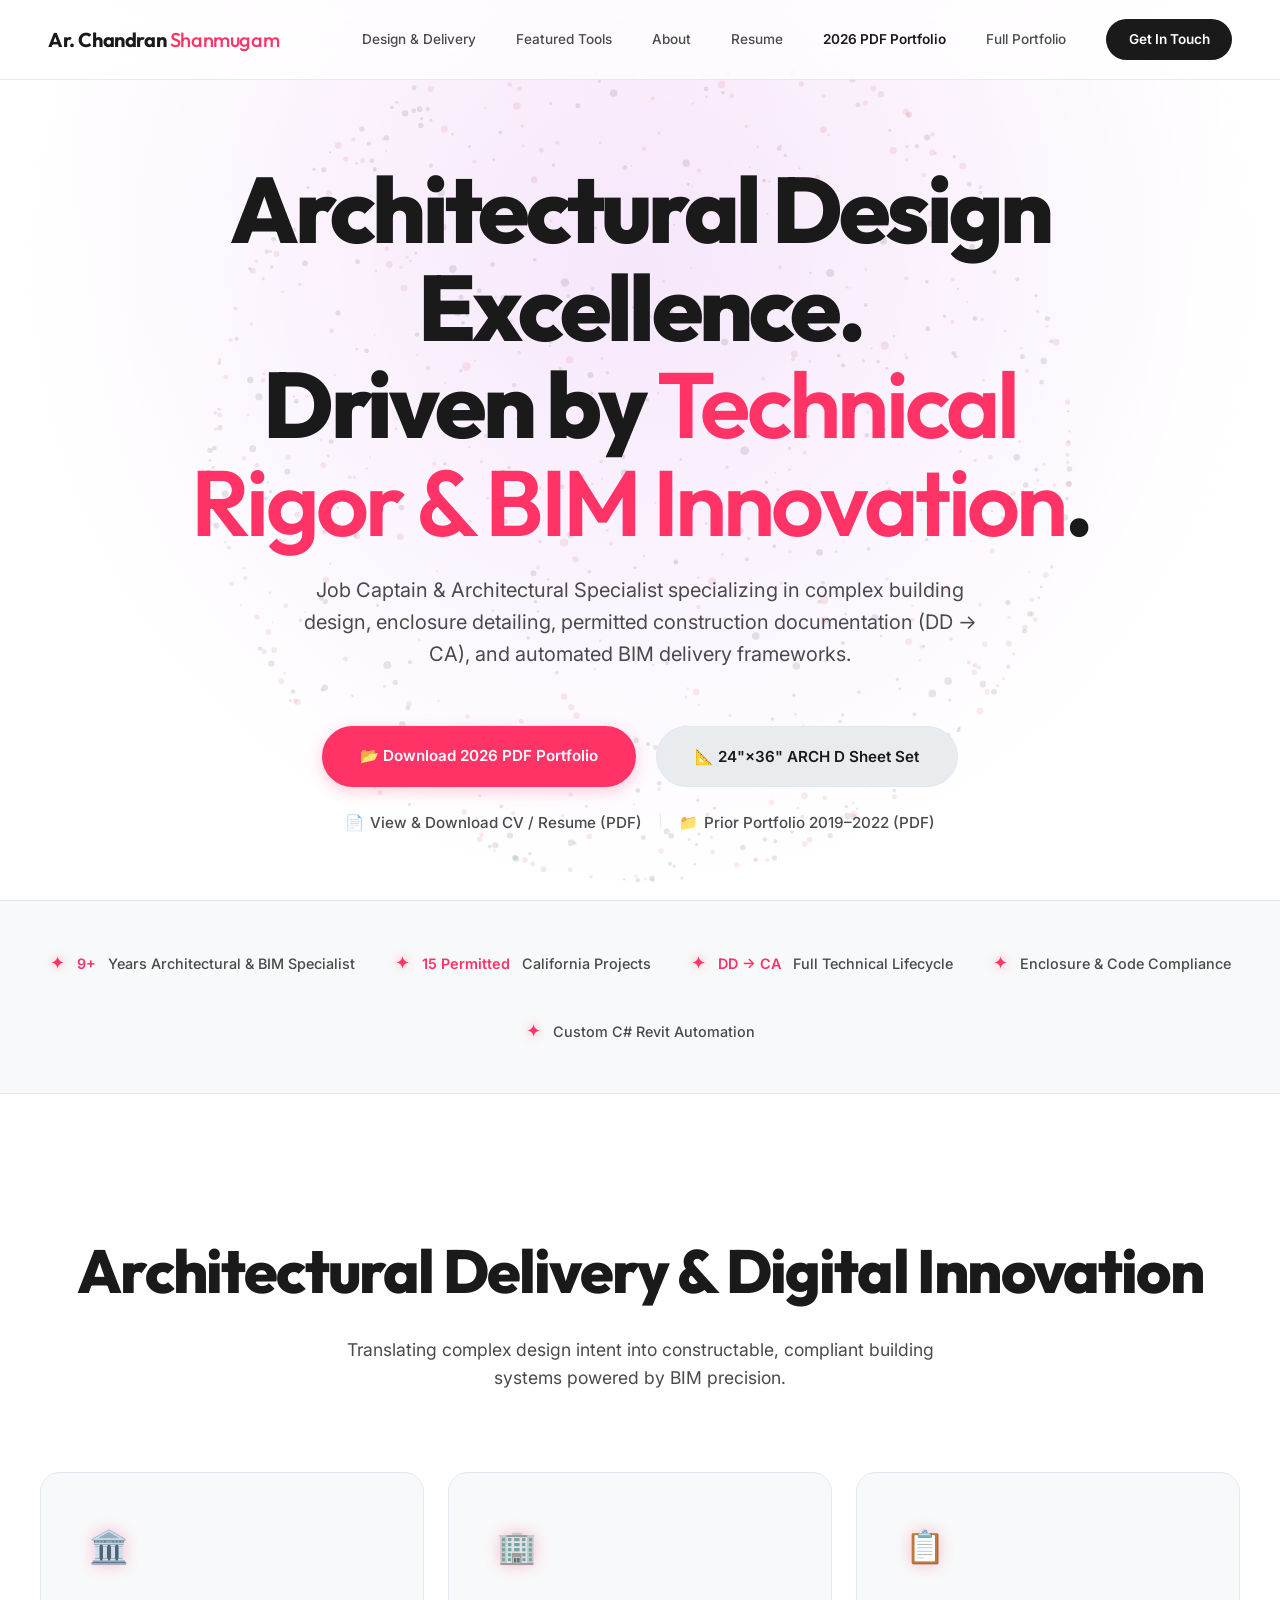
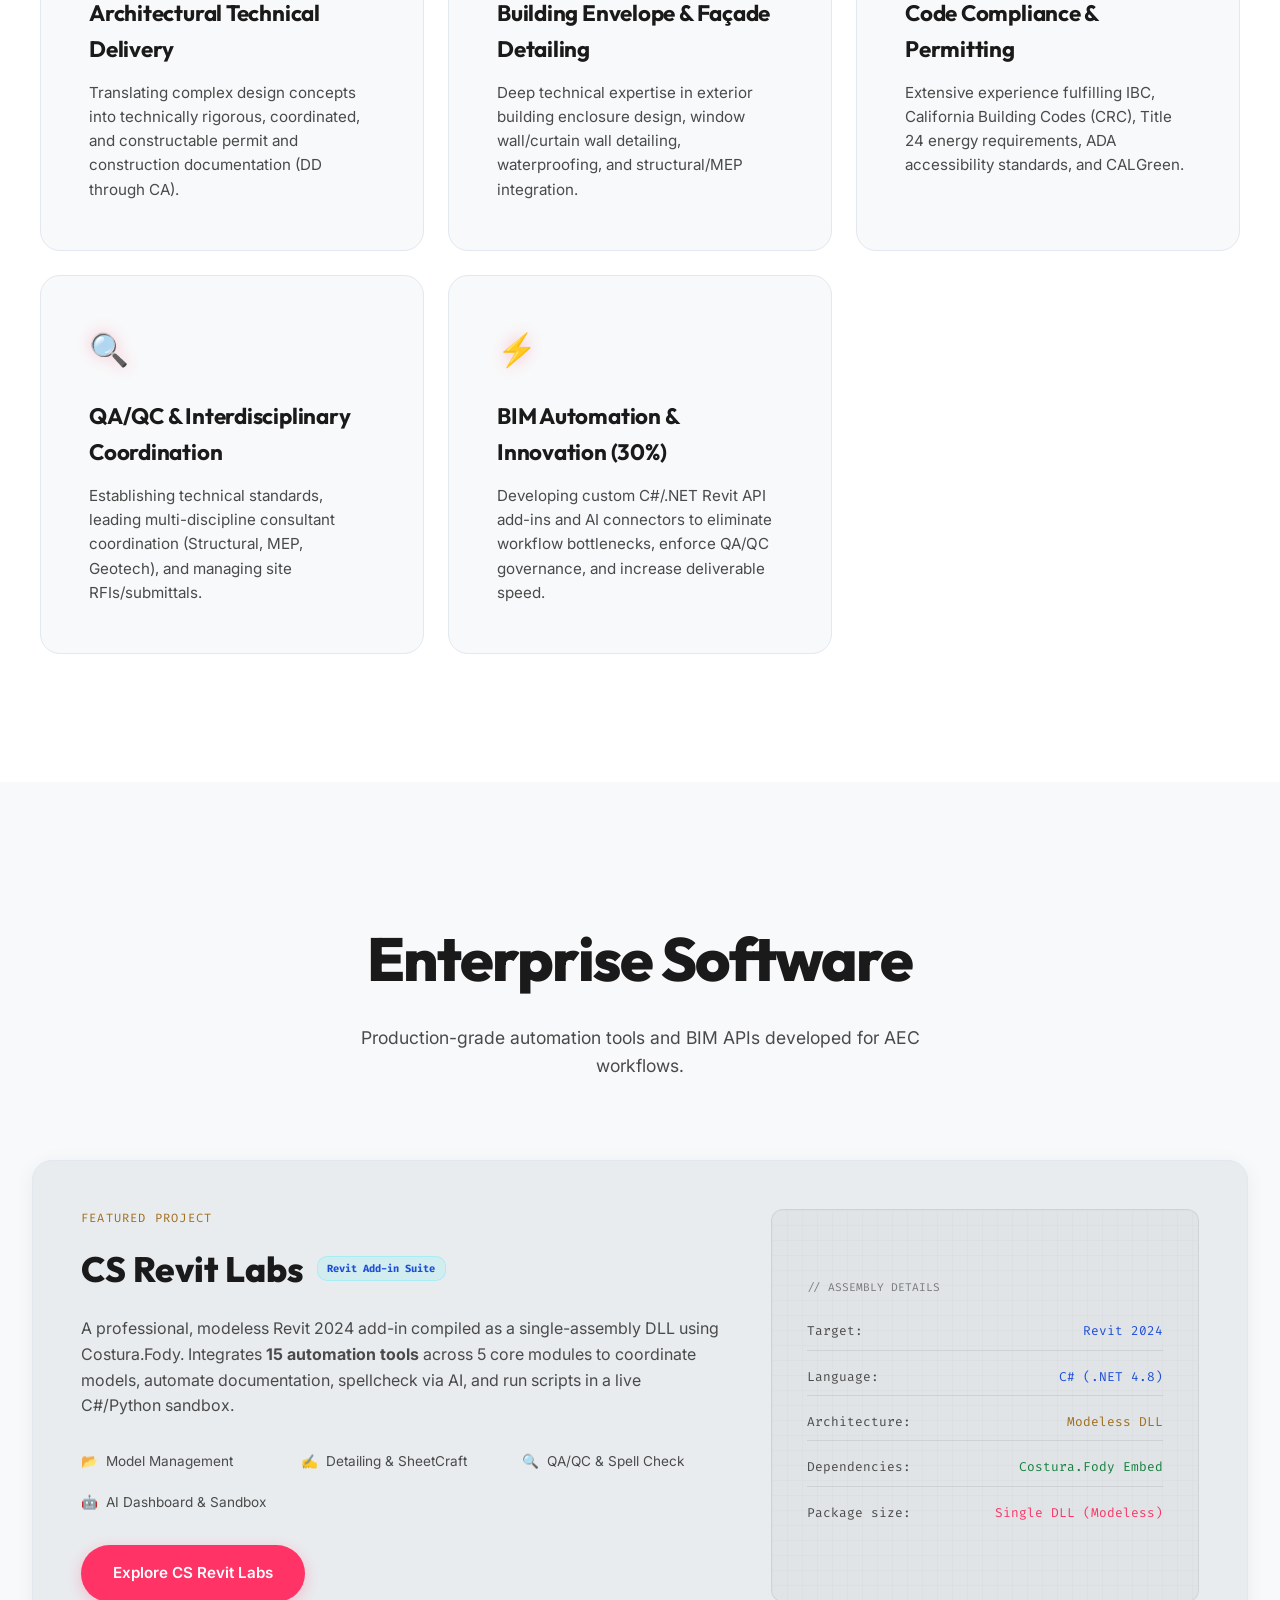
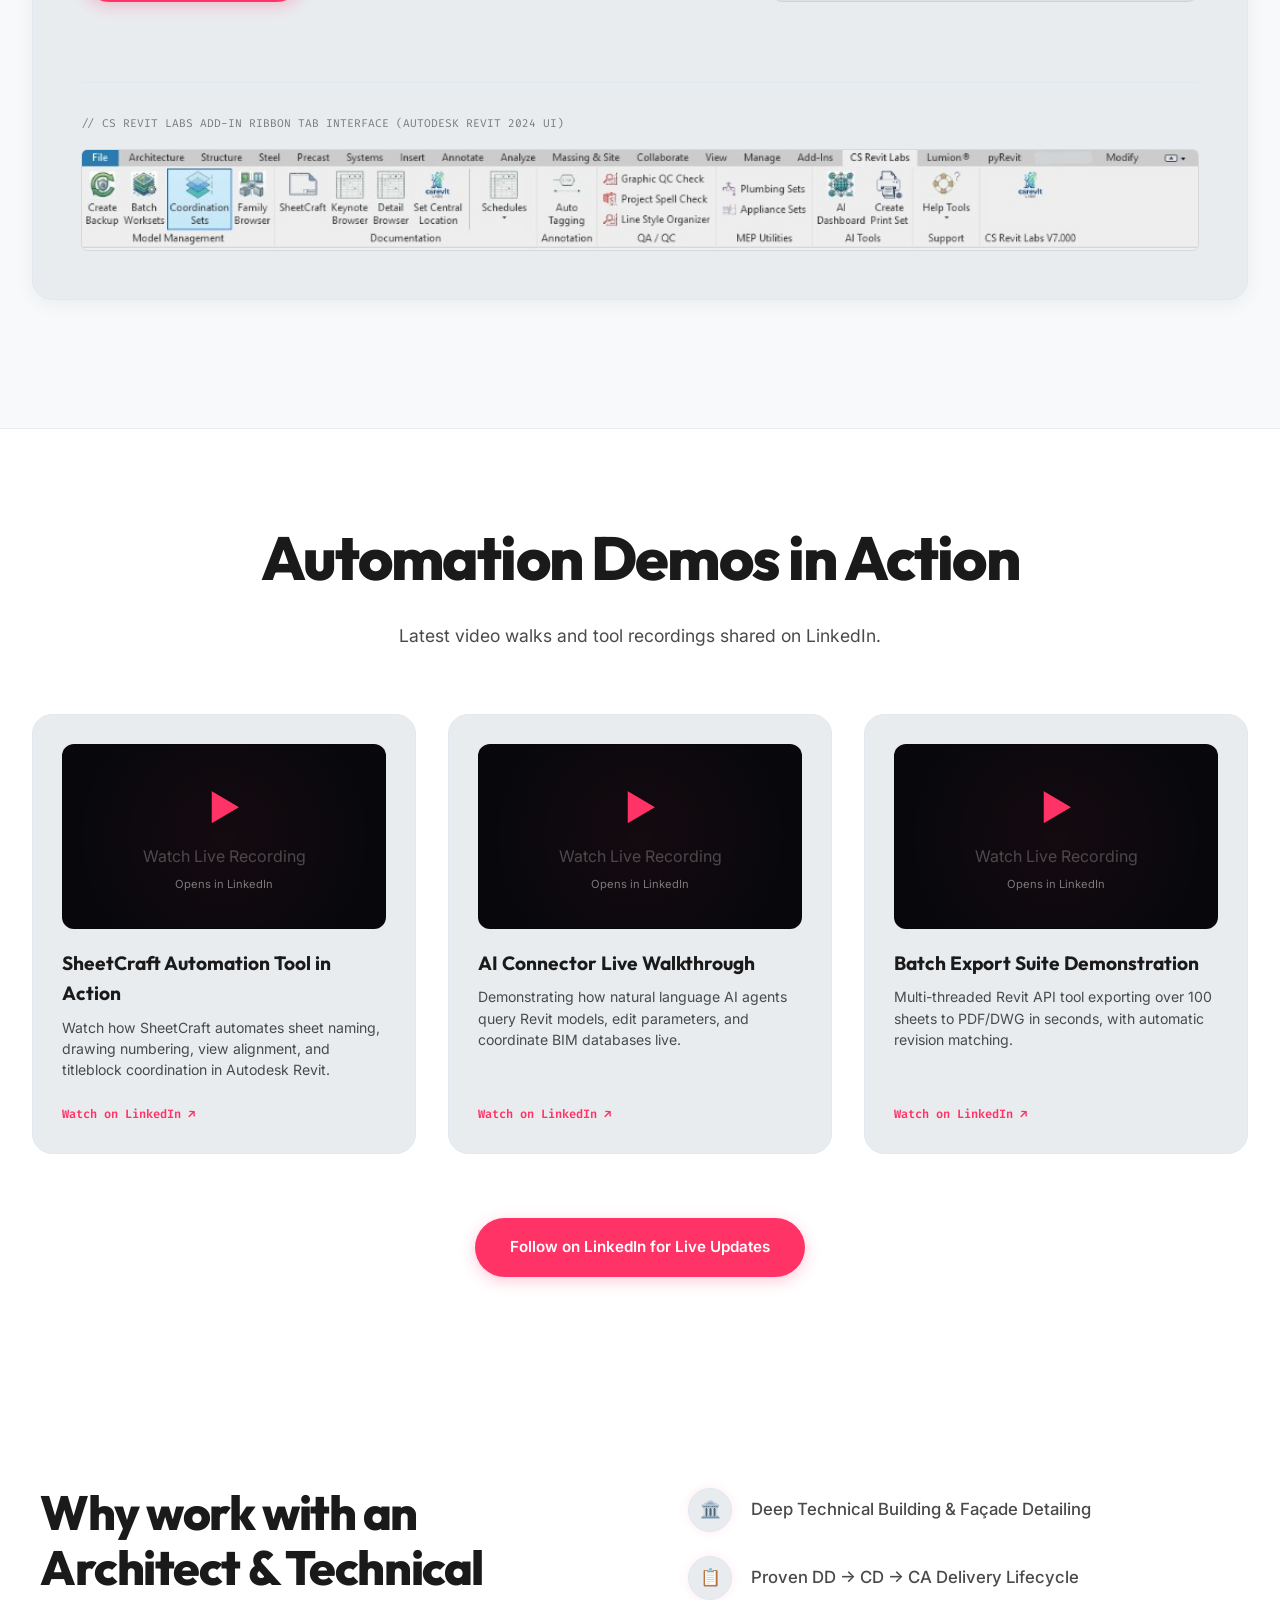
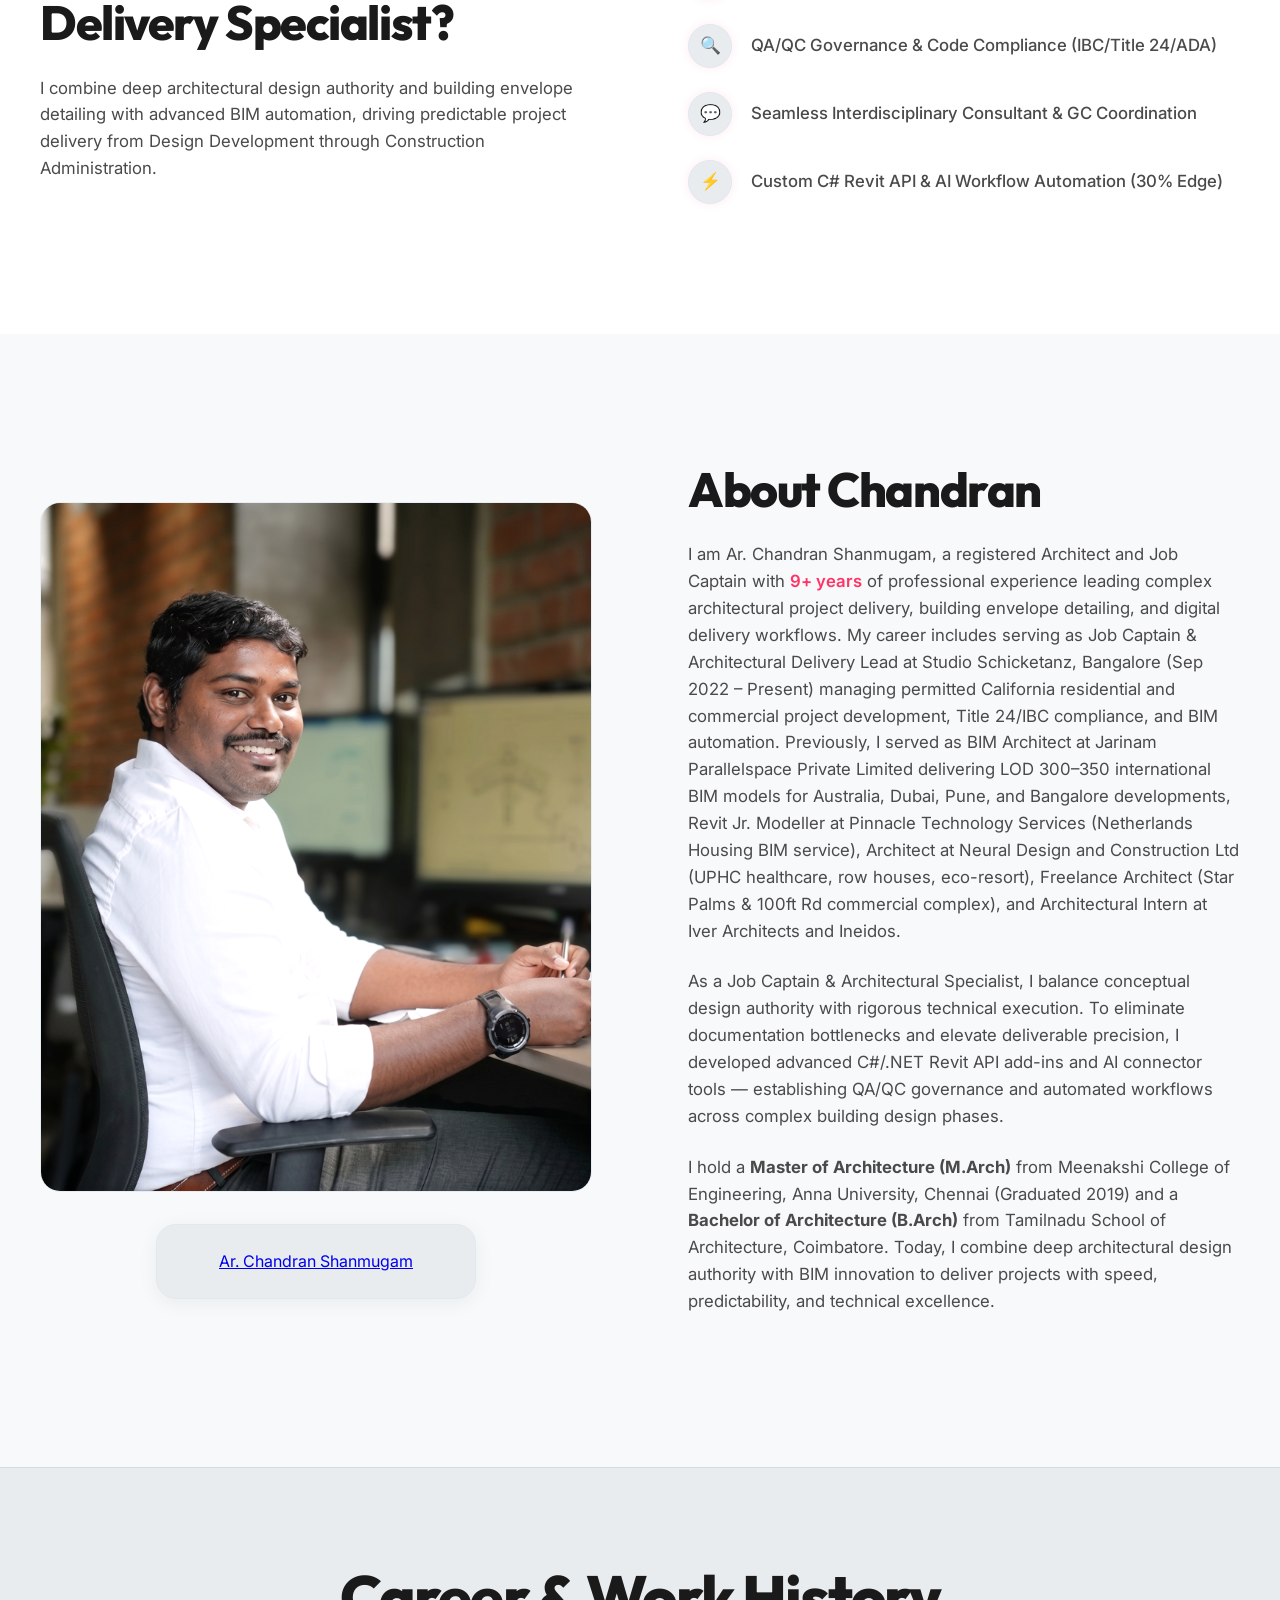
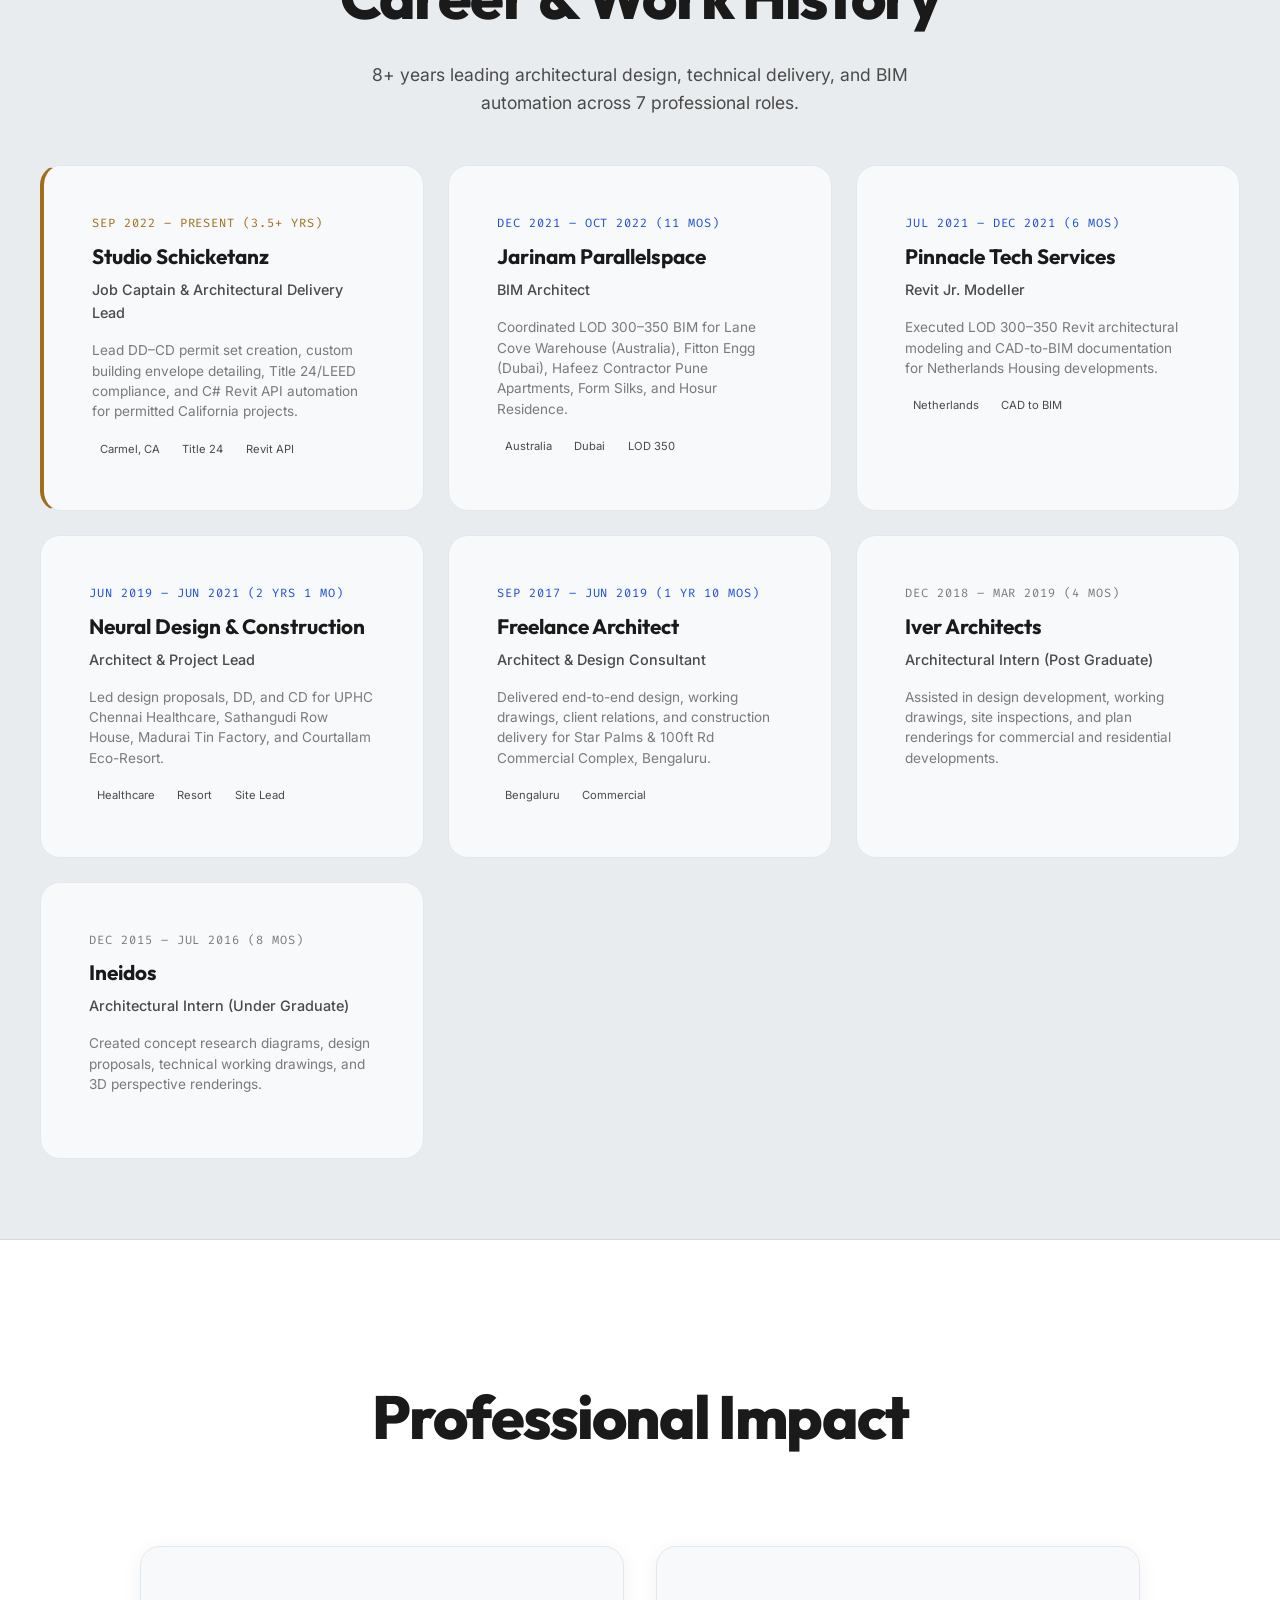
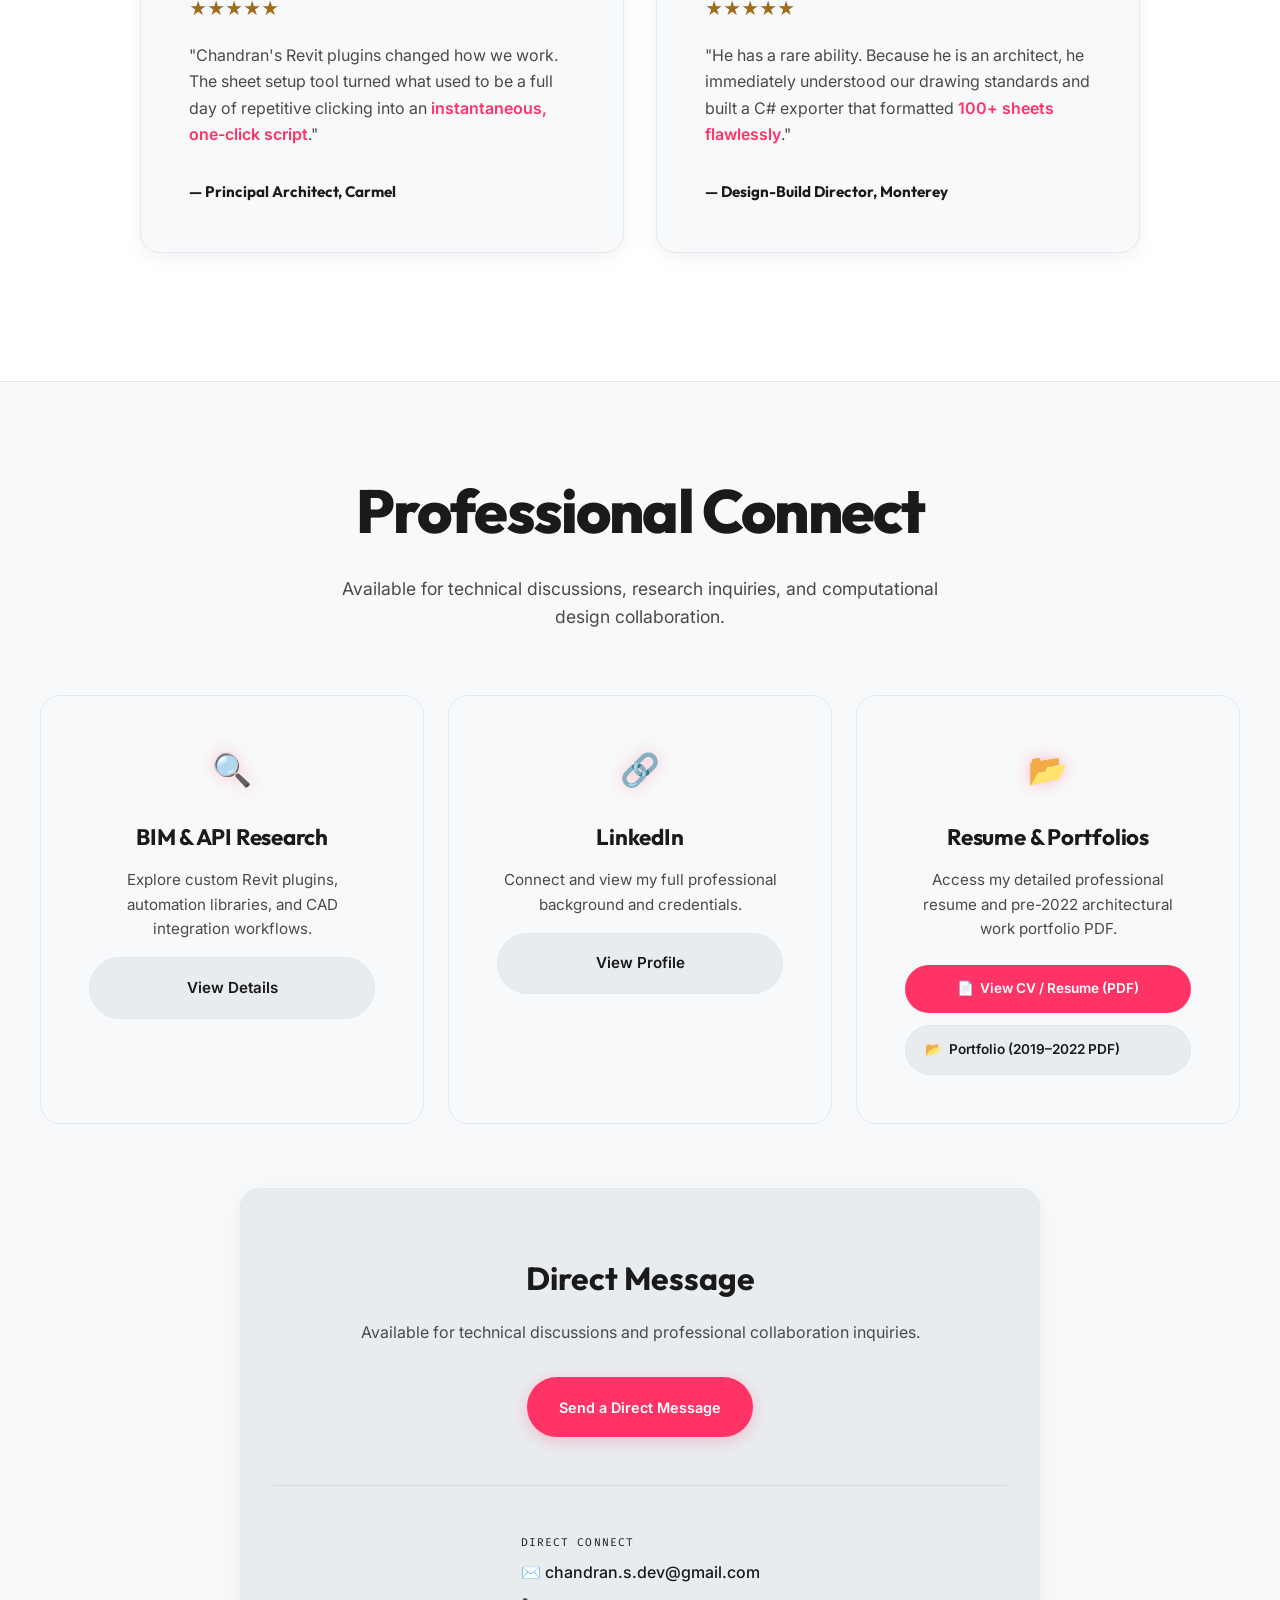
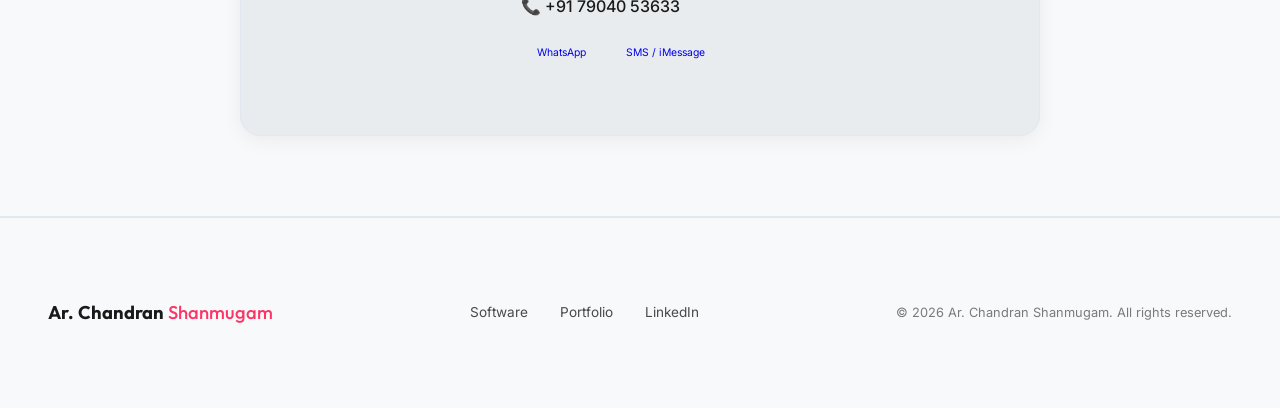
==== commit d917a7f4: "feat: add international project sections, automated PDF generation scripts, and updated resume resou" ====
--- a/index.html
+++ b/index.html
@@ -33,7 +33,7 @@
       <a href="#services">Design &amp; Delivery</a>
       <a href="#work">Featured Tools</a>
       <a href="#about">About</a>
-      <a href="docs/Ar_Chandran_Shanmugam_Resume.pdf" target="_blank">Resume</a>
+      <a href="docs/Ar_Chandran_Shanmugam_Resume.pdf?v=2" target="_blank">Resume</a>
       <a href="docs/Ar_Chandran_Shanmugam_Portfolio_2026.pdf" target="_blank" style="color: var(--vibrant-blue); font-weight: 600;">2026 PDF Portfolio</a>
       <a href="portfolio.html">Full Portfolio</a>
       <a href="#contact" class="nav-cta">Get In Touch</a>
@@ -46,14 +46,14 @@
     <div class="hero-bg"></div>
     <div class="hero-content reveal">
       <h1 class="hero-title">Architectural Design Excellence.<br>Driven by <span class="hl">Technical Rigor &amp; BIM Innovation</span>.</h1>
-      <p class="hero-sub">Architect &amp; Technical Delivery Specialist specializing in complex building design, enclosure detailing, permitted construction documentation (DD → CA), and automated BIM delivery frameworks.</p>
+      <p class="hero-sub">Job Captain &amp; Architectural Specialist specializing in complex building design, enclosure detailing, permitted construction documentation (DD → CA), and automated BIM delivery frameworks.</p>
       <div class="hero-actions" style="margin-bottom: 1.5rem;">
         <a href="docs/Ar_Chandran_Shanmugam_Portfolio_2026.pdf" target="_blank" class="btn-primary">📂 Download 2026 PDF Portfolio</a>
         <a href="docs/Ar_Chandran_Shanmugam_Portfolio_ARCH_D_24x36.pdf" target="_blank" class="btn-secondary">📐 24"×36" ARCH D Sheet Set</a>
       </div>
       <div style="margin-top: 1rem; font-size: 0.95rem; display: flex; flex-wrap: wrap; justify-content: center; gap: 1rem;">
-        <a href="docs/Ar_Chandran_Shanmugam_Resume.pdf" target="_blank" style="color: var(--text-muted); text-decoration: none; display: inline-flex; align-items: center; gap: 0.4rem; font-weight: 500; transition: color 0.2s;" onmouseover="this.style.color='var(--crimson)'" onmouseout="this.style.color='var(--text-muted)'">
-          <span>📄</span> View &amp; Download CV / Resume
+        <a href="docs/Ar_Chandran_Shanmugam_Resume.pdf?v=2" target="_blank" style="color: var(--text-muted); text-decoration: none; display: inline-flex; align-items: center; gap: 0.4rem; font-weight: 500; transition: color 0.2s;" onmouseover="this.style.color='var(--crimson)'" onmouseout="this.style.color='var(--text-muted)'">
+          <span>📄</span> View &amp; Download CV / Resume (PDF)
         </a>
         <span style="color: var(--border-dim); font-size: 0.85rem;">|</span>
         <a href="docs/Portfolio_2019_to_2022.pdf" target="_blank" style="color: var(--text-muted); text-decoration: none; display: inline-flex; align-items: center; gap: 0.4rem; font-weight: 500; transition: color 0.2s;" onmouseover="this.style.color='var(--crimson)'" onmouseout="this.style.color='var(--text-muted)'">
@@ -237,6 +237,96 @@
     </div>
   </section>
 
+  <!-- 6.5. WORK EXPERIENCE TIMELINE SECTION -->
+  <section id="experience" style="background: var(--surface-2); border-top: 1px solid var(--border-dim); border-bottom: 1px solid var(--border-dim); padding-top: 5rem; padding-bottom: 5rem;">
+    <div class="section-header reveal" style="text-align: center; margin-bottom: 3rem;">
+      <h2 class="section-title">Career &amp; Work History</h2>
+      <p class="section-sub">8+ years leading architectural design, technical delivery, and BIM automation across 7 professional roles.</p>
+    </div>
+
+    <div class="bento-grid reveal" style="grid-template-columns: repeat(auto-fit, minmax(320px, 1fr)); max-width: 1200px; margin: 0 auto; gap: 1.5rem;">
+      
+      <!-- Studio Schicketanz -->
+      <div class="bento-card" style="border-left: 4px solid var(--gold); text-align: left;">
+        <div style="font-family: var(--font-mono); font-size: 0.75rem; color: var(--gold); letter-spacing: 0.08em; margin-bottom: 0.4rem;">SEP 2022 – PRESENT (3.5+ YRS)</div>
+        <h3 style="font-family: var(--font-display); font-size: 1.3rem; margin-bottom: 0.3rem;">Studio Schicketanz</h3>
+        <div style="color: var(--text-muted); font-size: 0.9rem; font-weight: 500; margin-bottom: 1rem;">Job Captain &amp; Architectural Delivery Lead</div>
+        <p style="font-size: 0.85rem; line-height: 1.5; color: var(--text-dim); margin-bottom: 1rem;">Lead DD–CD permit set creation, custom building envelope detailing, Title 24/LEED compliance, and C# Revit API automation for permitted California projects.</p>
+        <div style="display: flex; flex-wrap: wrap; gap: 0.4rem;">
+          <span style="font-size: 0.7rem; padding: 0.2rem 0.5rem; background: rgba(255,255,255,0.05); border-radius: 4px; color: var(--text-muted);">Carmel, CA</span>
+          <span style="font-size: 0.7rem; padding: 0.2rem 0.5rem; background: rgba(255,255,255,0.05); border-radius: 4px; color: var(--text-muted);">Title 24</span>
+          <span style="font-size: 0.7rem; padding: 0.2rem 0.5rem; background: rgba(255,255,255,0.05); border-radius: 4px; color: var(--text-muted);">Revit API</span>
+        </div>
+      </div>
+
+      <!-- Jarinam Parallelspace -->
+      <div class="bento-card" style="text-align: left;">
+        <div style="font-family: var(--font-mono); font-size: 0.75rem; color: var(--blue); letter-spacing: 0.08em; margin-bottom: 0.4rem;">DEC 2021 – OCT 2022 (11 MOS)</div>
+        <h3 style="font-family: var(--font-display); font-size: 1.3rem; margin-bottom: 0.3rem;">Jarinam Parallelspace</h3>
+        <div style="color: var(--text-muted); font-size: 0.9rem; font-weight: 500; margin-bottom: 1rem;">BIM Architect</div>
+        <p style="font-size: 0.85rem; line-height: 1.5; color: var(--text-dim); margin-bottom: 1rem;">Coordinated LOD 300–350 BIM for Lane Cove Warehouse (Australia), Fitton Engg (Dubai), Hafeez Contractor Pune Apartments, Form Silks, and Hosur Residence.</p>
+        <div style="display: flex; flex-wrap: wrap; gap: 0.4rem;">
+          <span style="font-size: 0.7rem; padding: 0.2rem 0.5rem; background: rgba(255,255,255,0.05); border-radius: 4px; color: var(--text-muted);">Australia</span>
+          <span style="font-size: 0.7rem; padding: 0.2rem 0.5rem; background: rgba(255,255,255,0.05); border-radius: 4px; color: var(--text-muted);">Dubai</span>
+          <span style="font-size: 0.7rem; padding: 0.2rem 0.5rem; background: rgba(255,255,255,0.05); border-radius: 4px; color: var(--text-muted);">LOD 350</span>
+        </div>
+      </div>
+
+      <!-- Pinnacle Technology Services -->
+      <div class="bento-card" style="text-align: left;">
+        <div style="font-family: var(--font-mono); font-size: 0.75rem; color: var(--blue); letter-spacing: 0.08em; margin-bottom: 0.4rem;">JUL 2021 – DEC 2021 (6 MOS)</div>
+        <h3 style="font-family: var(--font-display); font-size: 1.3rem; margin-bottom: 0.3rem;">Pinnacle Tech Services</h3>
+        <div style="color: var(--text-muted); font-size: 0.9rem; font-weight: 500; margin-bottom: 1rem;">Revit Jr. Modeller</div>
+        <p style="font-size: 0.85rem; line-height: 1.5; color: var(--text-dim); margin-bottom: 1rem;">Executed LOD 300–350 Revit architectural modeling and CAD-to-BIM documentation for Netherlands Housing developments.</p>
+        <div style="display: flex; flex-wrap: wrap; gap: 0.4rem;">
+          <span style="font-size: 0.7rem; padding: 0.2rem 0.5rem; background: rgba(255,255,255,0.05); border-radius: 4px; color: var(--text-muted);">Netherlands</span>
+          <span style="font-size: 0.7rem; padding: 0.2rem 0.5rem; background: rgba(255,255,255,0.05); border-radius: 4px; color: var(--text-muted);">CAD to BIM</span>
+        </div>
+      </div>
+
+      <!-- Neural Design & Construction -->
+      <div class="bento-card" style="text-align: left;">
+        <div style="font-family: var(--font-mono); font-size: 0.75rem; color: var(--blue); letter-spacing: 0.08em; margin-bottom: 0.4rem;">JUN 2019 – JUN 2021 (2 YRS 1 MO)</div>
+        <h3 style="font-family: var(--font-display); font-size: 1.3rem; margin-bottom: 0.3rem;">Neural Design &amp; Construction</h3>
+        <div style="color: var(--text-muted); font-size: 0.9rem; font-weight: 500; margin-bottom: 1rem;">Architect &amp; Project Lead</div>
+        <p style="font-size: 0.85rem; line-height: 1.5; color: var(--text-dim); margin-bottom: 1rem;">Led design proposals, DD, and CD for UPHC Chennai Healthcare, Sathangudi Row House, Madurai Tin Factory, and Courtallam Eco-Resort.</p>
+        <div style="display: flex; flex-wrap: wrap; gap: 0.4rem;">
+          <span style="font-size: 0.7rem; padding: 0.2rem 0.5rem; background: rgba(255,255,255,0.05); border-radius: 4px; color: var(--text-muted);">Healthcare</span>
+          <span style="font-size: 0.7rem; padding: 0.2rem 0.5rem; background: rgba(255,255,255,0.05); border-radius: 4px; color: var(--text-muted);">Resort</span>
+          <span style="font-size: 0.7rem; padding: 0.2rem 0.5rem; background: rgba(255,255,255,0.05); border-radius: 4px; color: var(--text-muted);">Site Lead</span>
+        </div>
+      </div>
+
+      <!-- Freelance Architect -->
+      <div class="bento-card" style="text-align: left;">
+        <div style="font-family: var(--font-mono); font-size: 0.75rem; color: var(--blue); letter-spacing: 0.08em; margin-bottom: 0.4rem;">SEP 2017 – JUN 2019 (1 YR 10 MOS)</div>
+        <h3 style="font-family: var(--font-display); font-size: 1.3rem; margin-bottom: 0.3rem;">Freelance Architect</h3>
+        <div style="color: var(--text-muted); font-size: 0.9rem; font-weight: 500; margin-bottom: 1rem;">Architect &amp; Design Consultant</div>
+        <p style="font-size: 0.85rem; line-height: 1.5; color: var(--text-dim); margin-bottom: 1rem;">Delivered end-to-end design, working drawings, client relations, and construction delivery for Star Palms &amp; 100ft Rd Commercial Complex, Bengaluru.</p>
+        <div style="display: flex; flex-wrap: wrap; gap: 0.4rem;">
+          <span style="font-size: 0.7rem; padding: 0.2rem 0.5rem; background: rgba(255,255,255,0.05); border-radius: 4px; color: var(--text-muted);">Bengaluru</span>
+          <span style="font-size: 0.7rem; padding: 0.2rem 0.5rem; background: rgba(255,255,255,0.05); border-radius: 4px; color: var(--text-muted);">Commercial</span>
+        </div>
+      </div>
+
+      <!-- Iver Architects -->
+      <div class="bento-card" style="text-align: left;">
+        <div style="font-family: var(--font-mono); font-size: 0.75rem; color: var(--text-dim); letter-spacing: 0.08em; margin-bottom: 0.4rem;">DEC 2018 – MAR 2019 (4 MOS)</div>
+        <h3 style="font-family: var(--font-display); font-size: 1.3rem; margin-bottom: 0.3rem;">Iver Architects</h3>
+        <div style="color: var(--text-muted); font-size: 0.9rem; font-weight: 500; margin-bottom: 1rem;">Architectural Intern (Post Graduate)</div>
+        <p style="font-size: 0.85rem; line-height: 1.5; color: var(--text-dim); margin-bottom: 1rem;">Assisted in design development, working drawings, site inspections, and plan renderings for commercial and residential developments.</p>
+      </div>
+
+      <!-- Ineidos -->
+      <div class="bento-card" style="text-align: left;">
+        <div style="font-family: var(--font-mono); font-size: 0.75rem; color: var(--text-dim); letter-spacing: 0.08em; margin-bottom: 0.4rem;">DEC 2015 – JUL 2016 (8 MOS)</div>
+        <h3 style="font-family: var(--font-display); font-size: 1.3rem; margin-bottom: 0.3rem;">Ineidos</h3>
+        <div style="color: var(--text-muted); font-size: 0.9rem; font-weight: 500; margin-bottom: 1rem;">Architectural Intern (Under Graduate)</div>
+        <p style="font-size: 0.85rem; line-height: 1.5; color: var(--text-dim); margin-bottom: 1rem;">Created concept research diagrams, design proposals, technical working drawings, and 3D perspective renderings.</p>
+      </div>
+
+    </div>
+  </section>
 
   <!-- 7. TESTIMONIALS -->
   <section>
@@ -285,10 +375,10 @@
           <p class="bento-desc" style="margin-bottom: 1.5rem;">Access my detailed professional resume and pre-2022 architectural work portfolio PDF.</p>
         </div>
         <div style="display: flex; flex-direction: column; gap: 0.8rem; width: 100%;">
-          <a href="docs/Ar_Chandran_Shanmugam_Resume.pdf" target="_blank" class="btn-primary" style="padding: 0.8rem 1.2rem; font-size: 0.85rem; text-decoration: none; width: 100%; display: inline-flex; align-items: center; justify-content: center; gap: 0.4rem; box-shadow: none; box-sizing: border-box;">
-            <span>📄</span> View CV / Resume
+          <a href="docs/Ar_Chandran_Shanmugam_Resume.pdf?v=2" target="_blank" class="btn-primary" style="padding: 0.8rem 1.2rem; font-size: 0.85rem; text-decoration: none; width: 100%; display: inline-flex; align-items: center; justify-content: center; gap: 0.4rem; box-shadow: none; box-sizing: border-box;">
+            <span>📄</span> View CV / Resume (PDF)
           </a>
-          <a href="docs/Portfolio_2019_to_2022.pdf" target="_blank" class="btn-secondary" style="padding: 0.8rem 1.2rem; font-size: 0.85rem; text-decoration: none; width: 100%; display: inline-flex; align-items: center; justify-content: center; gap: 0.4rem; box-sizing: border-box;">
+          <a href="docs/Portfolio_2019_to_2022.pdf" target="_blank" class="btn-secondary" style="padding: 0.8rem 1.2rem; font-size: 0.85rem; text-decoration: none; width: 100%; display: inline-flex; align-items: center; gap: 0.4rem; box-sizing: border-box;">
             <span>📂</span> Portfolio (2019–2022 PDF)
           </a>
         </div>
